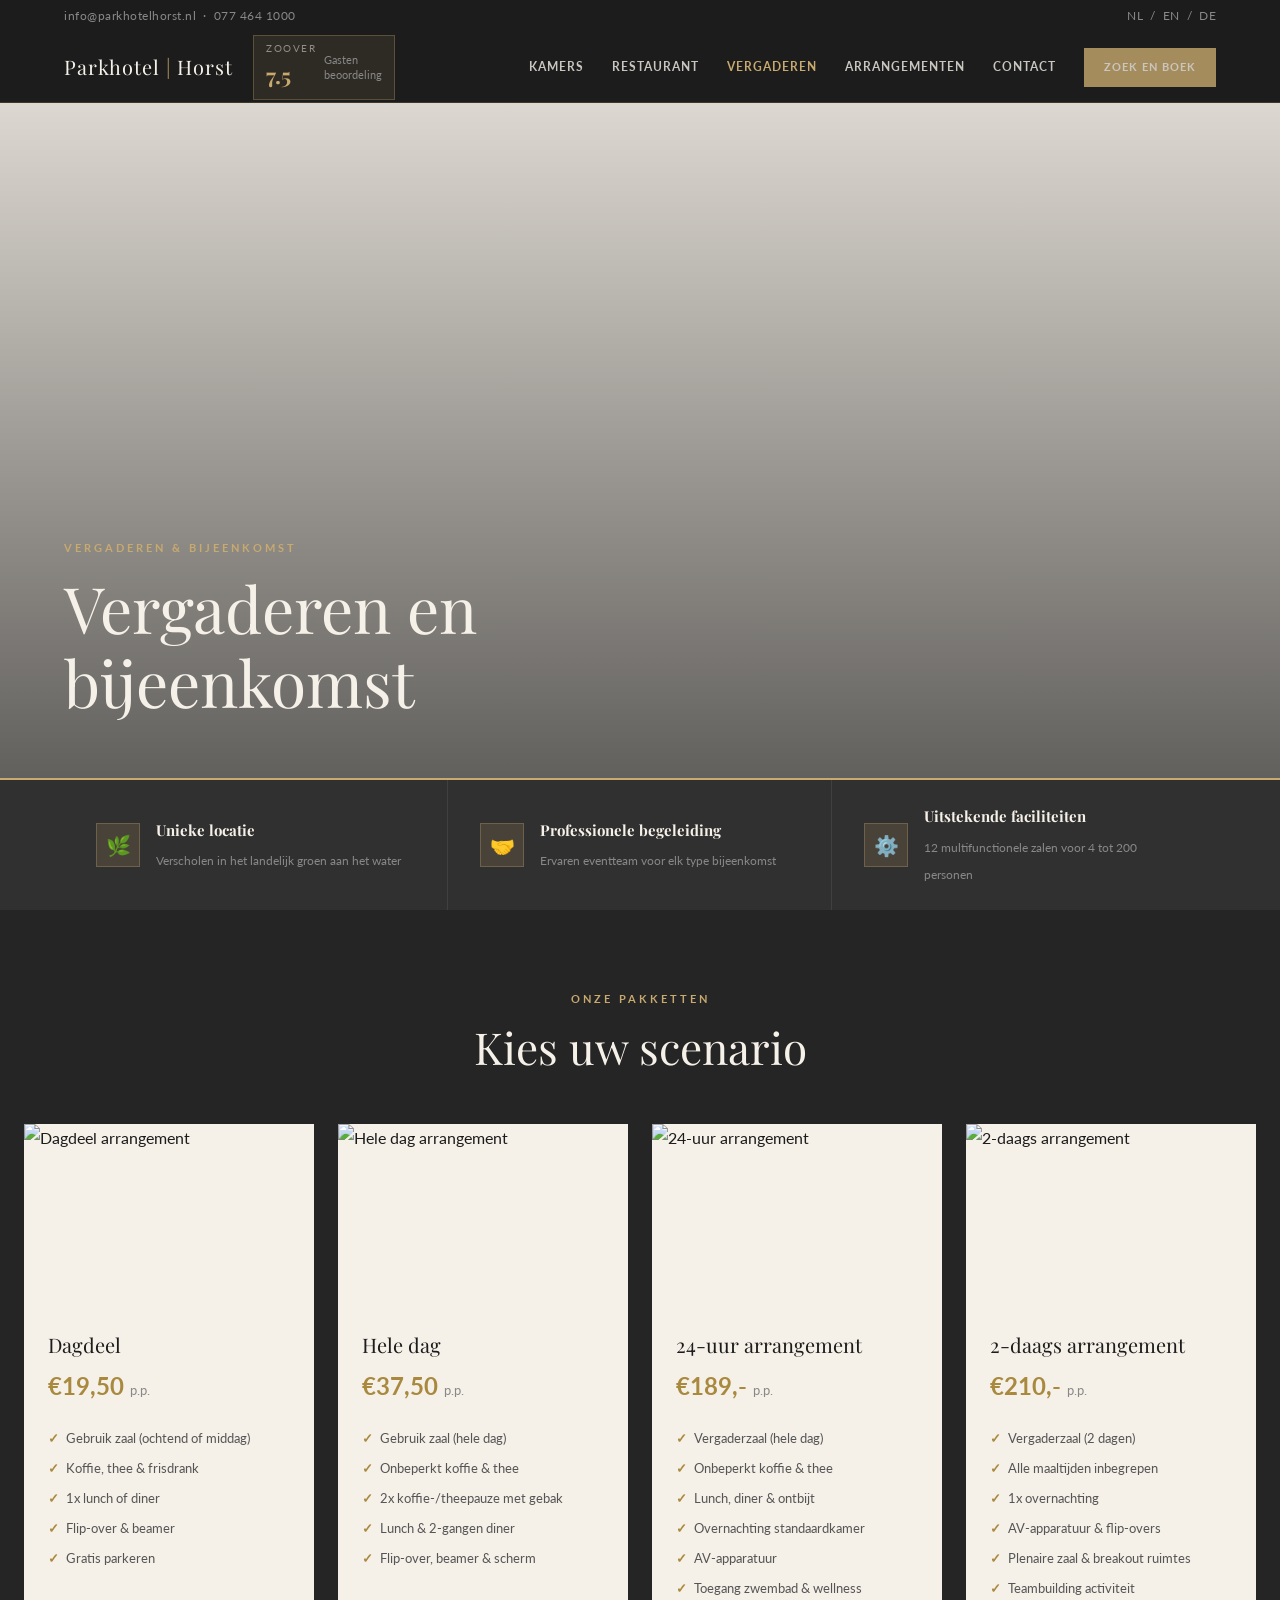
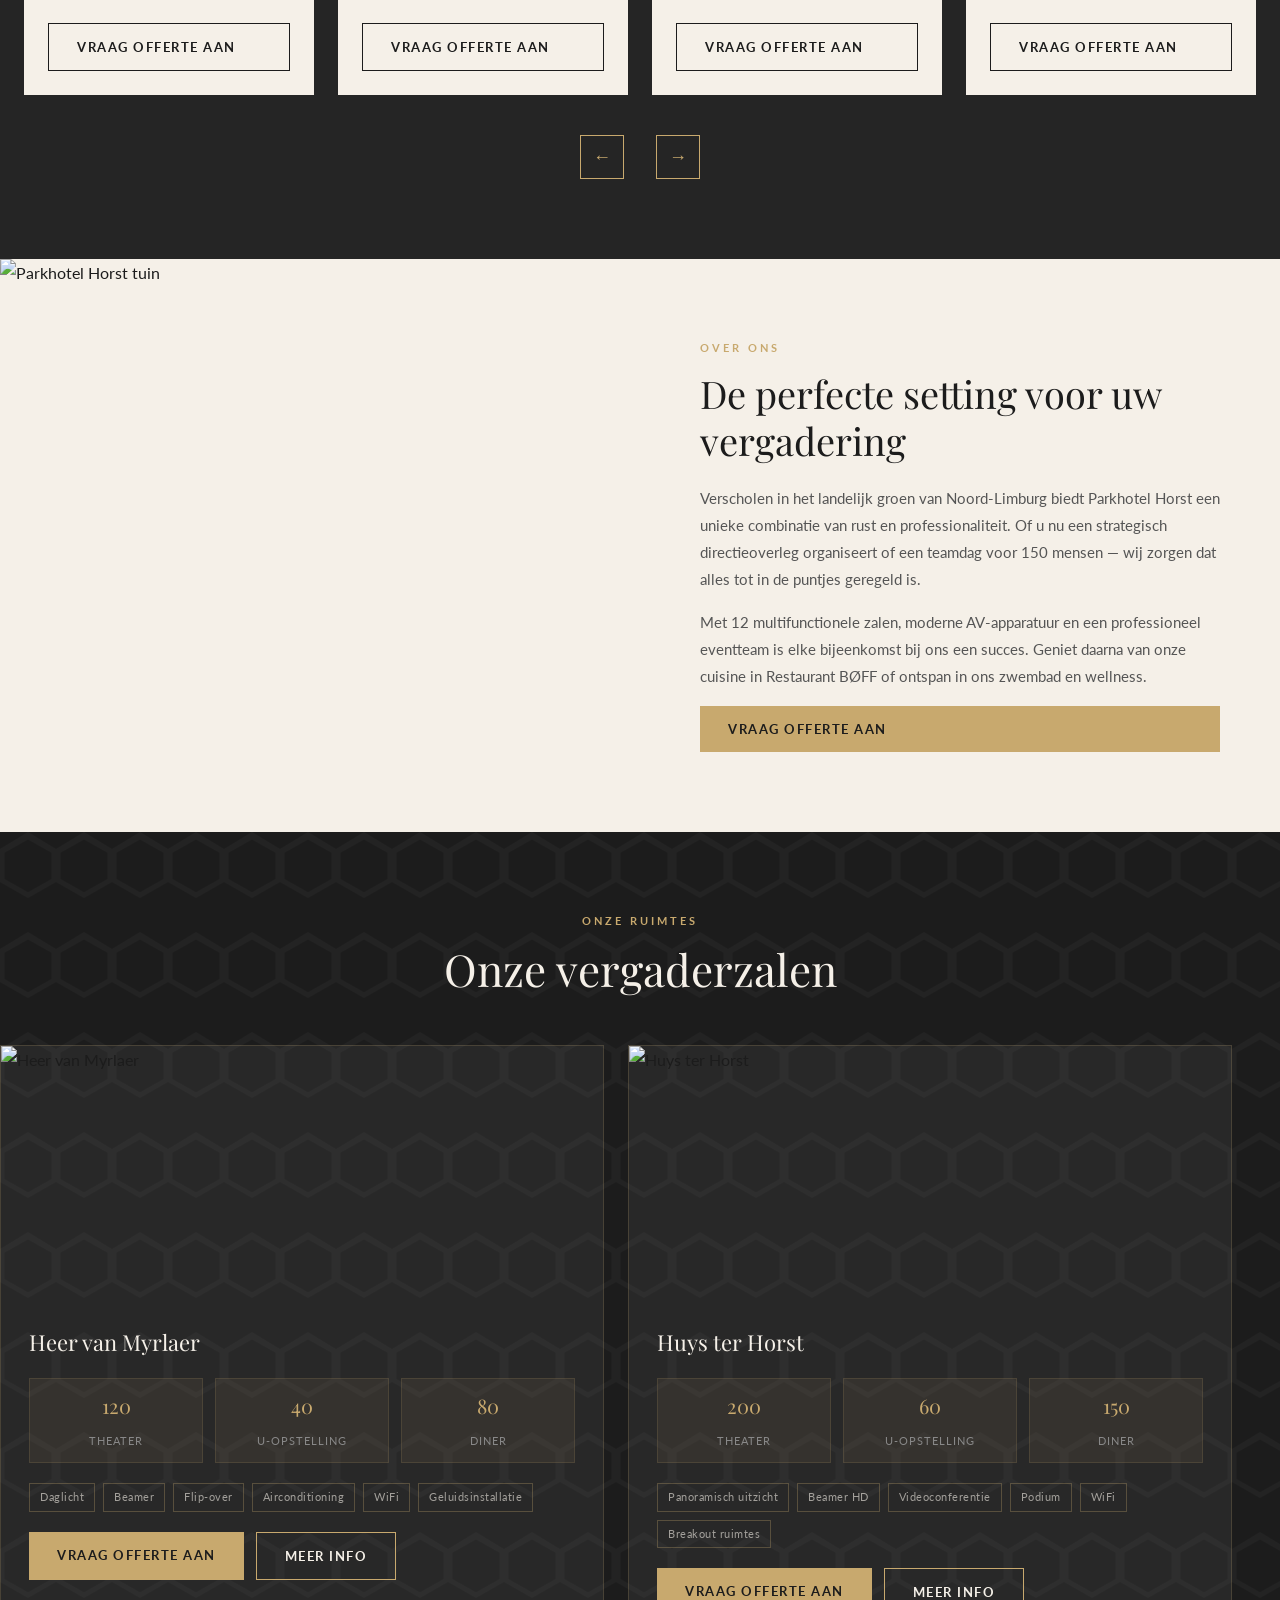
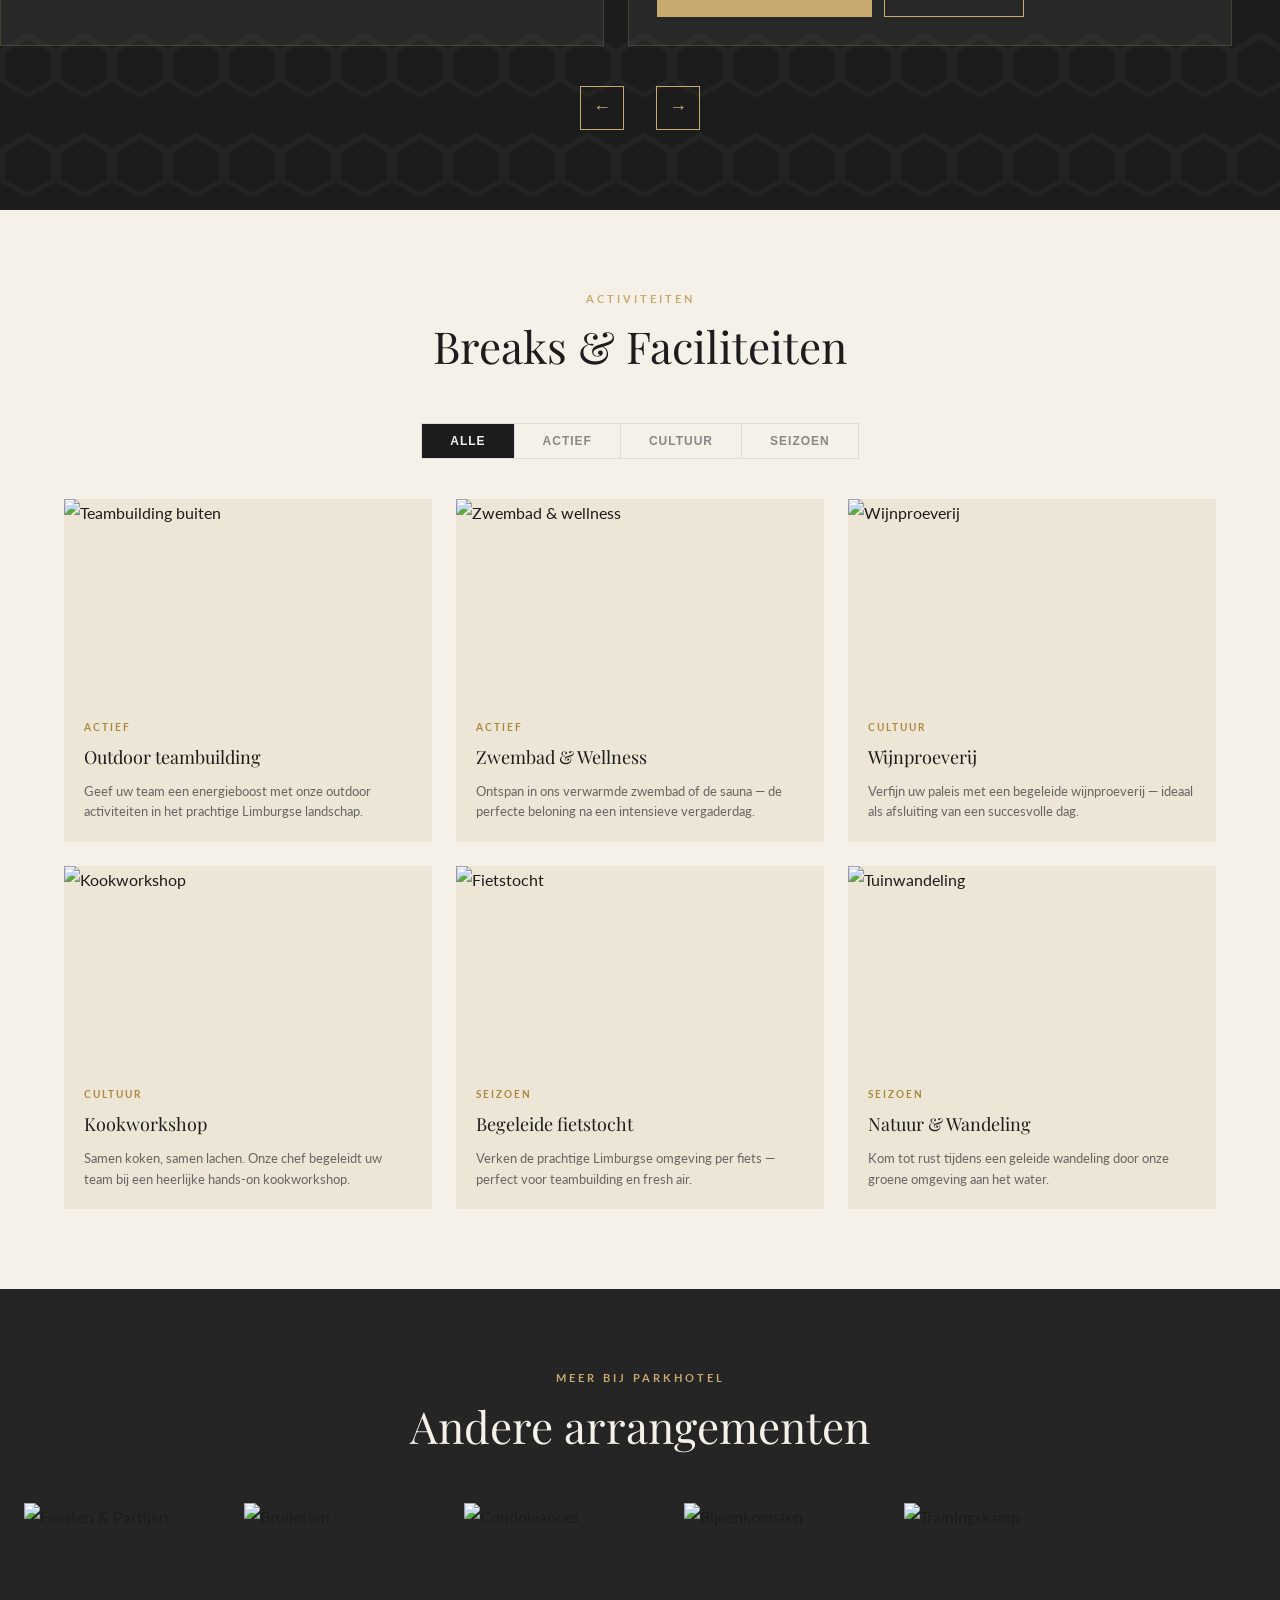
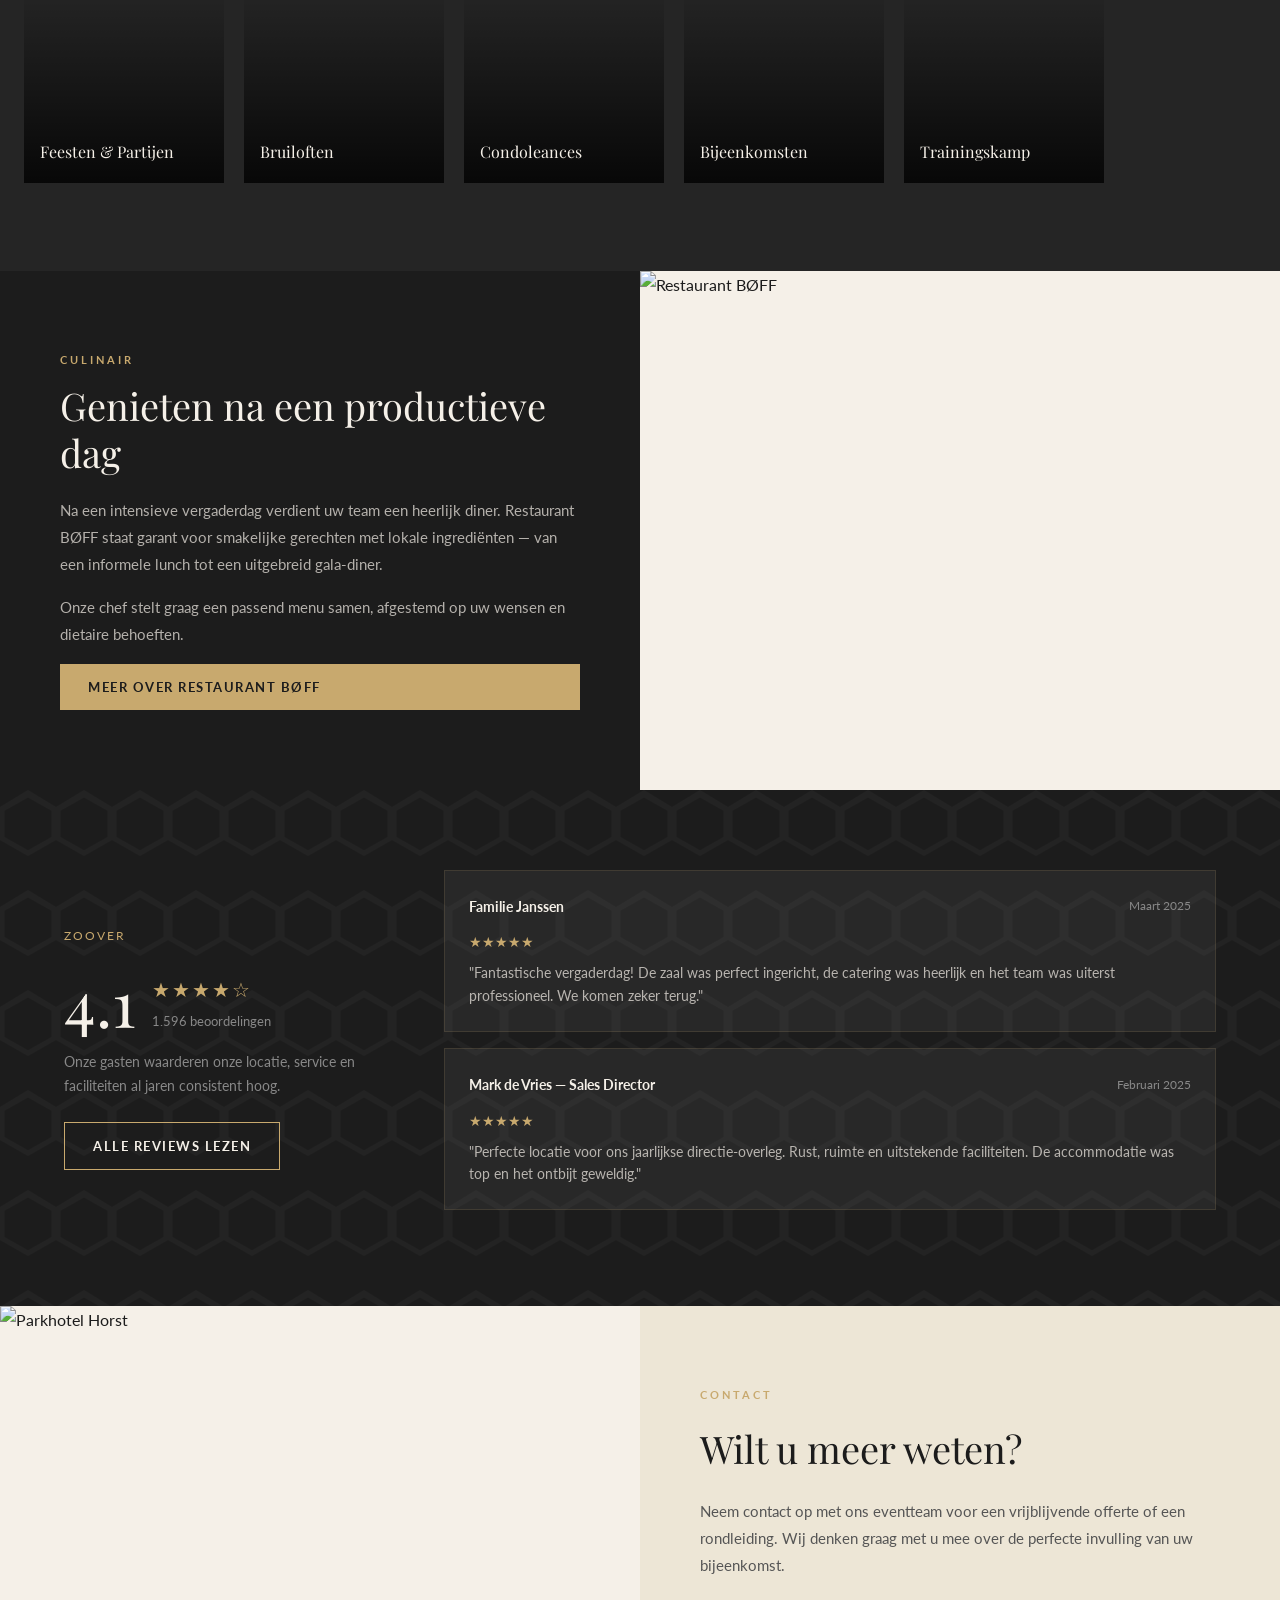
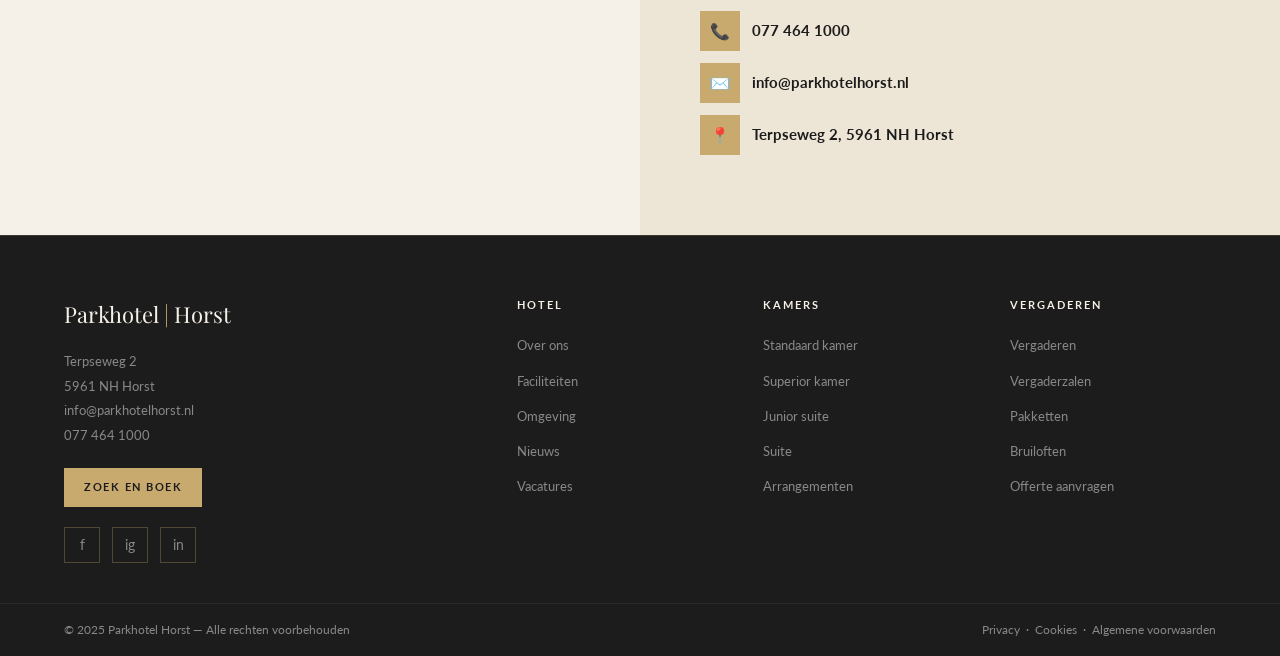
==== index.html @ ef3de82a "feat: Parkhotel Horst vergaderen landingspagina — volledige implementatie - index.html: statische pr" ====
<!DOCTYPE html>
<html lang="nl">
<head>
  <meta charset="UTF-8">
  <meta name="viewport" content="width=device-width, initial-scale=1.0">
  <title>Vergaderen en Bijeenkomst — Parkhotel Horst</title>
  <link rel="stylesheet" href="style.css">
  <!-- Fallback Google Fonts embed -->
  <link rel="preconnect" href="https://fonts.googleapis.com">
  <link rel="preconnect" href="https://fonts.gstatic.com" crossorigin>
</head>
<body>

<!-- ============================================================
     TOP BAR
     ============================================================ -->
<div class="nav-top">
  <div class="container">
    <div>
      <a href="mailto:info@parkhotelhorst.nl">info@parkhotelhorst.nl</a>
      &nbsp;·&nbsp;
      <a href="tel:+31774641000">077 464 1000</a>
    </div>
    <div>
      <a href="#">NL</a> &nbsp;/&nbsp; <a href="#">EN</a> &nbsp;/&nbsp; <a href="#">DE</a>
    </div>
  </div>
</div>

<!-- ============================================================
     NAVIGATION
     ============================================================ -->
<nav class="nav-main">
  <div class="container">
    <a href="#" class="nav-logo">Parkhotel <span>|</span> Horst</a>

    <div class="nav-zoover">
      <div>
        <div style="font-size:10px; letter-spacing:1.5px; text-transform:uppercase; opacity:0.5;">Zoover</div>
        <div class="score">7.5</div>
      </div>
      <div style="font-size:11px; color: var(--text-muted); line-height:1.4;">Gasten<br>beoordeling</div>
    </div>

    <div class="nav-links">
      <a href="#">Kamers</a>
      <a href="#">Restaurant</a>
      <a href="#vergaderen" class="active">Vergaderen</a>
      <a href="#">Arrangementen</a>
      <a href="#">Contact</a>
      <a href="#contact" class="btn btn-gold" style="padding: 10px 20px; font-size:11px;">Zoek en boek</a>
    </div>

    <div class="hamburger" aria-label="Menu openen">
      <span></span><span></span><span></span>
    </div>
  </div>
</nav>

<div class="mobile-menu">
  <a href="#">Kamers</a>
  <a href="#">Restaurant</a>
  <a href="#vergaderen">Vergaderen</a>
  <a href="#">Arrangementen</a>
  <a href="#">Contact</a>
  <a href="#contact" class="btn btn-gold" style="margin-top: 8px; text-align:center;">Zoek en boek</a>
</div>

<!-- ============================================================
     HERO
     ============================================================ -->
<section class="hero" id="vergaderen">
  <div class="hero-img" style="background-image: url('https://picsum.photos/seed/hotel-aerial/1920/900');"></div>
  <div class="hero-content">
    <div class="container">
      <div class="hero-label fade-in">Vergaderen &amp; Bijeenkomst</div>
      <h1 class="fade-in" style="transition-delay: 0.1s;">Vergaderen en<br>bijeenkomst</h1>
    </div>
  </div>
</section>

<div class="hero-usps">
  <div class="container">
    <div class="usp-item fade-in">
      <div class="usp-icon">🌿</div>
      <div class="usp-text">
        <strong>Unieke locatie</strong>
        <span>Verscholen in het landelijk groen aan het water</span>
      </div>
    </div>
    <div class="usp-item fade-in" style="transition-delay: 0.1s;">
      <div class="usp-icon">🤝</div>
      <div class="usp-text">
        <strong>Professionele begeleiding</strong>
        <span>Ervaren eventteam voor elk type bijeenkomst</span>
      </div>
    </div>
    <div class="usp-item fade-in" style="transition-delay: 0.2s;">
      <div class="usp-icon">⚙️</div>
      <div class="usp-text">
        <strong>Uitstekende faciliteiten</strong>
        <span>12 multifunctionele zalen voor 4 tot 200 personen</span>
      </div>
    </div>
  </div>
</div>

<!-- ============================================================
     SCENARIO CARDS
     ============================================================ -->
<section class="scenarios" id="scenarios">
  <div class="section-header fade-in">
    <div class="section-label">Onze pakketten</div>
    <h2 class="section-title">Kies uw scenario</h2>
  </div>

  <div class="scenarios-slider-wrap">
    <div class="scenarios-slider" id="scenarios-slider">

      <div class="scenario-card fade-in">
        <div class="scenario-card-img">
          <img src="https://picsum.photos/seed/meeting1/600/360" alt="Dagdeel arrangement" loading="lazy">
        </div>
        <div class="scenario-card-body">
          <div class="scenario-card-title">Dagdeel</div>
          <div class="scenario-price">€19,50 <span>p.p.</span></div>
          <ul class="scenario-features">
            <li>Gebruik zaal (ochtend of middag)</li>
            <li>Koffie, thee &amp; frisdrank</li>
            <li>1x lunch of diner</li>
            <li>Flip-over &amp; beamer</li>
            <li>Gratis parkeren</li>
          </ul>
          <a href="#contact" class="btn btn-outline-dark">Vraag offerte aan</a>
        </div>
      </div>

      <div class="scenario-card fade-in" style="transition-delay: 0.08s;">
        <div class="scenario-card-img">
          <img src="https://picsum.photos/seed/meeting2/600/360" alt="Hele dag arrangement" loading="lazy">
        </div>
        <div class="scenario-card-body">
          <div class="scenario-card-title">Hele dag</div>
          <div class="scenario-price">€37,50 <span>p.p.</span></div>
          <ul class="scenario-features">
            <li>Gebruik zaal (hele dag)</li>
            <li>Onbeperkt koffie &amp; thee</li>
            <li>2x koffie-/theepauze met gebak</li>
            <li>Lunch &amp; 2-gangen diner</li>
            <li>Flip-over, beamer &amp; scherm</li>
          </ul>
          <a href="#contact" class="btn btn-outline-dark">Vraag offerte aan</a>
        </div>
      </div>

      <div class="scenario-card fade-in" style="transition-delay: 0.16s;">
        <div class="scenario-card-img">
          <img src="https://picsum.photos/seed/hotel-room1/600/360" alt="24-uur arrangement" loading="lazy">
        </div>
        <div class="scenario-card-body">
          <div class="scenario-card-title">24-uur arrangement</div>
          <div class="scenario-price">€189,- <span>p.p.</span></div>
          <ul class="scenario-features">
            <li>Vergaderzaal (hele dag)</li>
            <li>Onbeperkt koffie &amp; thee</li>
            <li>Lunch, diner &amp; ontbijt</li>
            <li>Overnachting standaardkamer</li>
            <li>AV-apparatuur</li>
            <li>Toegang zwembad &amp; wellness</li>
          </ul>
          <a href="#contact" class="btn btn-outline-dark">Vraag offerte aan</a>
        </div>
      </div>

      <div class="scenario-card fade-in" style="transition-delay: 0.24s;">
        <div class="scenario-card-img">
          <img src="https://picsum.photos/seed/hotel-suite/600/360" alt="2-daags arrangement" loading="lazy">
        </div>
        <div class="scenario-card-body">
          <div class="scenario-card-title">2-daags arrangement</div>
          <div class="scenario-price">€210,- <span>p.p.</span></div>
          <ul class="scenario-features">
            <li>Vergaderzaal (2 dagen)</li>
            <li>Alle maaltijden inbegrepen</li>
            <li>1x overnachting</li>
            <li>AV-apparatuur &amp; flip-overs</li>
            <li>Plenaire zaal &amp; breakout ruimtes</li>
            <li>Teambuilding activiteit</li>
          </ul>
          <a href="#contact" class="btn btn-outline-dark">Vraag offerte aan</a>
        </div>
      </div>

    </div>
  </div>

  <div class="slider-nav">
    <button class="slider-btn" id="scenarios-prev" aria-label="Vorige">&#8592;</button>
    <div class="slider-dots" id="scenarios-dots"></div>
    <button class="slider-btn" id="scenarios-next" aria-label="Volgende">&#8594;</button>
  </div>
</section>

<!-- ============================================================
     INTRO TEXT + PHOTO
     ============================================================ -->
<section class="text-photo">
  <div class="text-photo-inner">
    <div class="text-photo-img">
      <img src="https://picsum.photos/seed/hotel-garden/900/700" alt="Parkhotel Horst tuin" loading="lazy">
    </div>
    <div class="text-photo-content">
      <div class="section-label">Over ons</div>
      <h2 class="fade-in">De perfecte setting voor uw vergadering</h2>
      <p class="fade-in">Verscholen in het landelijk groen van Noord-Limburg biedt Parkhotel Horst een unieke combinatie van rust en professionaliteit. Of u nu een strategisch directieoverleg organiseert of een teamdag voor 150 mensen — wij zorgen dat alles tot in de puntjes geregeld is.</p>
      <p class="fade-in">Met 12 multifunctionele zalen, moderne AV-apparatuur en een professioneel eventteam is elke bijeenkomst bij ons een succes. Geniet daarna van onze cuisine in Restaurant BØFF of ontspan in ons zwembad en wellness.</p>
      <a href="#contact" class="btn btn-gold fade-in">Vraag offerte aan</a>
    </div>
  </div>
</section>

<!-- ============================================================
     VERGADERZALEN
     ============================================================ -->
<section class="vergaderzalen hex-bg" id="zalen">
  <div class="section-header fade-in">
    <div class="section-label" style="color: var(--gold);">Onze ruimtes</div>
    <h2 class="section-title">Onze vergaderzalen</h2>
  </div>

  <div class="rooms-slider-wrap">
    <div class="rooms-slider" id="rooms-slider">

      <div class="room-card fade-in">
        <div class="room-card-img">
          <img src="https://picsum.photos/seed/room-heer/900/500" alt="Heer van Myrlaer" loading="lazy">
        </div>
        <div class="room-card-body">
          <h3 class="room-card-title">Heer van Myrlaer</h3>
          <div class="room-specs">
            <div class="room-spec">
              <span class="room-spec-val">120</span>
              <span class="room-spec-label">Theater</span>
            </div>
            <div class="room-spec">
              <span class="room-spec-val">40</span>
              <span class="room-spec-label">U-opstelling</span>
            </div>
            <div class="room-spec">
              <span class="room-spec-val">80</span>
              <span class="room-spec-label">Diner</span>
            </div>
          </div>
          <div class="room-setups">
            <span class="room-setup-tag">Daglicht</span>
            <span class="room-setup-tag">Beamer</span>
            <span class="room-setup-tag">Flip-over</span>
            <span class="room-setup-tag">Airconditioning</span>
            <span class="room-setup-tag">WiFi</span>
            <span class="room-setup-tag">Geluidsinstallatie</span>
          </div>
          <div class="room-card-actions">
            <a href="#contact" class="btn btn-gold">Vraag offerte aan</a>
            <a href="#contact" class="btn btn-outline">Meer info</a>
          </div>
        </div>
      </div>

      <div class="room-card fade-in" style="transition-delay: 0.1s;">
        <div class="room-card-img">
          <img src="https://picsum.photos/seed/room-huys/900/500" alt="Huys ter Horst" loading="lazy">
        </div>
        <div class="room-card-body">
          <h3 class="room-card-title">Huys ter Horst</h3>
          <div class="room-specs">
            <div class="room-spec">
              <span class="room-spec-val">200</span>
              <span class="room-spec-label">Theater</span>
            </div>
            <div class="room-spec">
              <span class="room-spec-val">60</span>
              <span class="room-spec-label">U-opstelling</span>
            </div>
            <div class="room-spec">
              <span class="room-spec-val">150</span>
              <span class="room-spec-label">Diner</span>
            </div>
          </div>
          <div class="room-setups">
            <span class="room-setup-tag">Panoramisch uitzicht</span>
            <span class="room-setup-tag">Beamer HD</span>
            <span class="room-setup-tag">Videoconferentie</span>
            <span class="room-setup-tag">Podium</span>
            <span class="room-setup-tag">WiFi</span>
            <span class="room-setup-tag">Breakout ruimtes</span>
          </div>
          <div class="room-card-actions">
            <a href="#contact" class="btn btn-gold">Vraag offerte aan</a>
            <a href="#contact" class="btn btn-outline">Meer info</a>
          </div>
        </div>
      </div>

      <div class="room-card fade-in" style="transition-delay: 0.2s;">
        <div class="room-card-img">
          <img src="https://picsum.photos/seed/room-terpse/900/500" alt="Terpse Zaal" loading="lazy">
        </div>
        <div class="room-card-body">
          <h3 class="room-card-title">Terpse Zaal</h3>
          <div class="room-specs">
            <div class="room-spec">
              <span class="room-spec-val">50</span>
              <span class="room-spec-label">Theater</span>
            </div>
            <div class="room-spec">
              <span class="room-spec-val">24</span>
              <span class="room-spec-label">U-opstelling</span>
            </div>
            <div class="room-spec">
              <span class="room-spec-val">40</span>
              <span class="room-spec-label">Diner</span>
            </div>
          </div>
          <div class="room-setups">
            <span class="room-setup-tag">Daglicht</span>
            <span class="room-setup-tag">Beamer</span>
            <span class="room-setup-tag">Airconditioning</span>
            <span class="room-setup-tag">WiFi</span>
            <span class="room-setup-tag">Terras toegang</span>
          </div>
          <div class="room-card-actions">
            <a href="#contact" class="btn btn-gold">Vraag offerte aan</a>
            <a href="#contact" class="btn btn-outline">Meer info</a>
          </div>
        </div>
      </div>

    </div>
  </div>

  <div class="slider-nav">
    <button class="slider-btn" id="rooms-prev" aria-label="Vorige">&#8592;</button>
    <div class="slider-dots" id="rooms-dots"></div>
    <button class="slider-btn" id="rooms-next" aria-label="Volgende">&#8594;</button>
  </div>
</section>

<!-- ============================================================
     BREAKS & FACILITEITEN
     ============================================================ -->
<section class="breaks" id="breaks">
  <div class="container">
    <div class="section-header fade-in">
      <div class="section-label">Activiteiten</div>
      <h2 class="section-title dark">Breaks &amp; Faciliteiten</h2>
    </div>

    <div class="filter-tabs fade-in">
      <button class="filter-tab active" data-filter="alle">Alle</button>
      <button class="filter-tab" data-filter="actief">Actief</button>
      <button class="filter-tab" data-filter="cultuur">Cultuur</button>
      <button class="filter-tab" data-filter="seizoen">Seizoen</button>
    </div>

    <div class="breaks-grid">
      <div class="break-card fade-in" data-cat="actief">
        <div class="break-card-img">
          <img src="https://picsum.photos/seed/teambuilding1/600/400" alt="Teambuilding buiten" loading="lazy">
        </div>
        <div class="break-card-body">
          <div class="break-card-cat">Actief</div>
          <div class="break-card-title">Outdoor teambuilding</div>
          <p class="break-card-desc">Geef uw team een energieboost met onze outdoor activiteiten in het prachtige Limburgse landschap.</p>
        </div>
      </div>
      <div class="break-card fade-in" style="transition-delay: 0.06s;" data-cat="actief">
        <div class="break-card-img">
          <img src="https://picsum.photos/seed/wellness-pool/600/400" alt="Zwembad & wellness" loading="lazy">
        </div>
        <div class="break-card-body">
          <div class="break-card-cat">Actief</div>
          <div class="break-card-title">Zwembad &amp; Wellness</div>
          <p class="break-card-desc">Ontspan in ons verwarmde zwembad of de sauna — de perfecte beloning na een intensieve vergaderdag.</p>
        </div>
      </div>
      <div class="break-card fade-in" style="transition-delay: 0.12s;" data-cat="cultuur">
        <div class="break-card-img">
          <img src="https://picsum.photos/seed/winery-tour/600/400" alt="Wijnproeverij" loading="lazy">
        </div>
        <div class="break-card-body">
          <div class="break-card-cat">Cultuur</div>
          <div class="break-card-title">Wijnproeverij</div>
          <p class="break-card-desc">Verfijn uw paleis met een begeleide wijnproeverij — ideaal als afsluiting van een succesvolle dag.</p>
        </div>
      </div>
      <div class="break-card fade-in" style="transition-delay: 0.18s;" data-cat="cultuur">
        <div class="break-card-img">
          <img src="https://picsum.photos/seed/cooking-class/600/400" alt="Kookworkshop" loading="lazy">
        </div>
        <div class="break-card-body">
          <div class="break-card-cat">Cultuur</div>
          <div class="break-card-title">Kookworkshop</div>
          <p class="break-card-desc">Samen koken, samen lachen. Onze chef begeleidt uw team bij een heerlijke hands-on kookworkshop.</p>
        </div>
      </div>
      <div class="break-card fade-in" style="transition-delay: 0.24s;" data-cat="seizoen">
        <div class="break-card-img">
          <img src="https://picsum.photos/seed/cycling-limburg/600/400" alt="Fietstocht" loading="lazy">
        </div>
        <div class="break-card-body">
          <div class="break-card-cat">Seizoen</div>
          <div class="break-card-title">Begeleide fietstocht</div>
          <p class="break-card-desc">Verken de prachtige Limburgse omgeving per fiets — perfect voor teambuilding en fresh air.</p>
        </div>
      </div>
      <div class="break-card fade-in" style="transition-delay: 0.30s;" data-cat="seizoen">
        <div class="break-card-img">
          <img src="https://picsum.photos/seed/garden-walk/600/400" alt="Tuinwandeling" loading="lazy">
        </div>
        <div class="break-card-body">
          <div class="break-card-cat">Seizoen</div>
          <div class="break-card-title">Natuur & Wandeling</div>
          <p class="break-card-desc">Kom tot rust tijdens een geleide wandeling door onze groene omgeving aan het water.</p>
        </div>
      </div>
    </div>
  </div>
</section>

<!-- ============================================================
     ANDERE ARRANGEMENTEN
     ============================================================ -->
<section class="arrangementen" id="arrangementen">
  <div class="section-header fade-in">
    <div class="section-label" style="color: var(--gold);">Meer bij Parkhotel</div>
    <h2 class="section-title">Andere arrangementen</h2>
  </div>

  <div class="arr-slider">
    <div class="arr-card fade-in">
      <img src="https://picsum.photos/seed/feest-party/400/600" alt="Feesten & Partijen" loading="lazy">
      <div class="arr-card-title">Feesten &amp; Partijen</div>
    </div>
    <div class="arr-card fade-in" style="transition-delay: 0.08s;">
      <img src="https://picsum.photos/seed/wedding-flowers/400/600" alt="Bruiloften" loading="lazy">
      <div class="arr-card-title">Bruiloften</div>
    </div>
    <div class="arr-card fade-in" style="transition-delay: 0.16s;">
      <img src="https://picsum.photos/seed/condolences-quiet/400/600" alt="Condoleances" loading="lazy">
      <div class="arr-card-title">Condoleances</div>
    </div>
    <div class="arr-card fade-in" style="transition-delay: 0.24s;">
      <img src="https://picsum.photos/seed/bijeenkomst-hall/400/600" alt="Bijeenkomsten" loading="lazy">
      <div class="arr-card-title">Bijeenkomsten</div>
    </div>
    <div class="arr-card fade-in" style="transition-delay: 0.32s;">
      <img src="https://picsum.photos/seed/sports-training/400/600" alt="Trainingskamp" loading="lazy">
      <div class="arr-card-title">Trainingskamp</div>
    </div>
  </div>
</section>

<!-- ============================================================
     SECOND TEXT + PHOTO (reversed)
     ============================================================ -->
<section class="text-photo">
  <div class="text-photo-inner reverse">
    <div class="text-photo-img">
      <img src="https://picsum.photos/seed/hotel-restaurant/900/700" alt="Restaurant BØFF" loading="lazy">
    </div>
    <div class="text-photo-content dark-bg">
      <div class="section-label">Culinair</div>
      <h2 class="fade-in">Genieten na een productieve dag</h2>
      <p class="fade-in">Na een intensieve vergaderdag verdient uw team een heerlijk diner. Restaurant BØFF staat garant voor smakelijke gerechten met lokale ingrediënten — van een informele lunch tot een uitgebreid gala-diner.</p>
      <p class="fade-in">Onze chef stelt graag een passend menu samen, afgestemd op uw wensen en dietaire behoeften.</p>
      <a href="#contact" class="btn btn-gold fade-in">Meer over Restaurant BØFF</a>
    </div>
  </div>
</section>

<!-- ============================================================
     REVIEWS
     ============================================================ -->
<section class="reviews hex-bg" id="reviews">
  <div class="container">
    <div class="reviews-inner">
      <div class="reviews-score-block fade-in">
        <div class="reviews-source">Zoover</div>
        <div class="reviews-badge">
          <div class="reviews-score-num">4.1</div>
          <div>
            <div class="reviews-stars">★★★★☆</div>
            <div class="reviews-count">1.596 beoordelingen</div>
          </div>
        </div>
        <p style="font-size: 14px; color: var(--text-muted); margin-bottom: 24px;">Onze gasten waarderen onze locatie, service en faciliteiten al jaren consistent hoog.</p>
        <a href="#" class="btn btn-outline">Alle reviews lezen</a>
      </div>

      <div class="reviews-cards fade-in" style="transition-delay: 0.15s;">
        <div class="review-card">
          <div class="review-meta">
            <span class="review-author">Familie Janssen</span>
            <span class="review-date">Maart 2025</span>
          </div>
          <div class="review-stars">★★★★★</div>
          <p class="review-text">"Fantastische vergaderdag! De zaal was perfect ingericht, de catering was heerlijk en het team was uiterst professioneel. We komen zeker terug."</p>
        </div>
        <div class="review-card">
          <div class="review-meta">
            <span class="review-author">Mark de Vries — Sales Director</span>
            <span class="review-date">Februari 2025</span>
          </div>
          <div class="review-stars">★★★★★</div>
          <p class="review-text">"Perfecte locatie voor ons jaarlijkse directie-overleg. Rust, ruimte en uitstekende faciliteiten. De accommodatie was top en het ontbijt geweldig."</p>
        </div>
      </div>
    </div>
  </div>
</section>

<!-- ============================================================
     CONTACT CTA
     ============================================================ -->
<section class="contact-cta" id="contact">
  <div class="contact-cta-inner">
    <div class="contact-cta-img">
      <img src="https://picsum.photos/seed/hotel-entrance/900/600" alt="Parkhotel Horst" loading="lazy">
    </div>
    <div class="contact-cta-content">
      <div class="section-label">Contact</div>
      <h2 class="fade-in">Wilt u meer weten?</h2>
      <p class="fade-in">Neem contact op met ons eventteam voor een vrijblijvende offerte of een rondleiding. Wij denken graag met u mee over de perfecte invulling van uw bijeenkomst.</p>
      <div class="contact-links fade-in">
        <a href="tel:+31774641000" class="contact-link">
          <div class="contact-link-icon">📞</div>
          077 464 1000
        </a>
        <a href="mailto:info@parkhotelhorst.nl" class="contact-link">
          <div class="contact-link-icon">✉️</div>
          info@parkhotelhorst.nl
        </a>
        <a href="#" class="contact-link">
          <div class="contact-link-icon">📍</div>
          Terpseweg 2, 5961 NH Horst
        </a>
      </div>
    </div>
  </div>
</section>

<!-- ============================================================
     FOOTER
     ============================================================ -->
<footer class="footer">
  <div class="footer-top">
    <div class="container">
      <div>
        <div class="footer-logo">Parkhotel <span>|</span> Horst</div>
        <div class="footer-address">
          Terpseweg 2<br>
          5961 NH Horst<br>
          <a href="mailto:info@parkhotelhorst.nl">info@parkhotelhorst.nl</a><br>
          <a href="tel:+31774641000">077 464 1000</a>
        </div>
        <a href="#contact" class="btn btn-gold" style="font-size: 11px; padding: 10px 20px;">Zoek en boek</a>
        <div class="footer-socials">
          <a href="#" class="footer-social" aria-label="Facebook">f</a>
          <a href="#" class="footer-social" aria-label="Instagram">ig</a>
          <a href="#" class="footer-social" aria-label="LinkedIn">in</a>
        </div>
      </div>
      <div class="footer-col">
        <h4>Hotel</h4>
        <ul>
          <li><a href="#">Over ons</a></li>
          <li><a href="#">Faciliteiten</a></li>
          <li><a href="#">Omgeving</a></li>
          <li><a href="#">Nieuws</a></li>
          <li><a href="#">Vacatures</a></li>
        </ul>
      </div>
      <div class="footer-col">
        <h4>Kamers</h4>
        <ul>
          <li><a href="#">Standaard kamer</a></li>
          <li><a href="#">Superior kamer</a></li>
          <li><a href="#">Junior suite</a></li>
          <li><a href="#">Suite</a></li>
          <li><a href="#">Arrangementen</a></li>
        </ul>
      </div>
      <div class="footer-col">
        <h4>Vergaderen</h4>
        <ul>
          <li><a href="#vergaderen">Vergaderen</a></li>
          <li><a href="#zalen">Vergaderzalen</a></li>
          <li><a href="#scenarios">Pakketten</a></li>
          <li><a href="#">Bruiloften</a></li>
          <li><a href="#contact">Offerte aanvragen</a></li>
        </ul>
      </div>
    </div>
  </div>
  <div class="footer-bottom">
    <div class="container">
      <span>&copy; 2025 Parkhotel Horst — Alle rechten voorbehouden</span>
      <span>
        <a href="#" style="color: var(--text-muted);">Privacy</a>
        &nbsp;·&nbsp;
        <a href="#" style="color: var(--text-muted);">Cookies</a>
        &nbsp;·&nbsp;
        <a href="#" style="color: var(--text-muted);">Algemene voorwaarden</a>
      </span>
    </div>
  </div>
</footer>

<script src="script.js"></script>
</body>
</html>
---- style.css ----
/* ============================================================
   Parkhotel Horst — Vergaderen & Bijeenkomst
   Custom Landing Page Stylesheet
   ============================================================ */

/* --- Google Fonts --- */
@import url('https://fonts.googleapis.com/css2?family=Playfair+Display:ital,wght@0,400;0,500;0,700;1,400&family=Lato:wght@300;400;700&display=swap');

/* --- CSS Variables --- */
:root {
  --dark: #1c1c1c;
  --dark-2: #252525;
  --cream: #f5f0e8;
  --cream-2: #ede6d6;
  --gold: #c8a96e;
  --gold-dark: #a8893e;
  --gold-light: #d4b87a;
  --text-dark: #1c1c1c;
  --text-cream: #f5f0e8;
  --text-muted: #888;
  --font-serif: 'Playfair Display', Georgia, serif;
  --font-sans: 'Lato', sans-serif;
  --transition: 0.3s ease;
  --shadow: 0 4px 24px rgba(0,0,0,0.15);
  --shadow-lg: 0 8px 40px rgba(0,0,0,0.25);
}

/* --- Reset & Base --- */
*, *::before, *::after { box-sizing: border-box; margin: 0; padding: 0; }

html { scroll-behavior: smooth; font-size: 16px; }

body {
  font-family: var(--font-sans);
  background: var(--cream);
  color: var(--text-dark);
  line-height: 1.7;
  overflow-x: hidden;
}

img { display: block; width: 100%; height: auto; }
a { text-decoration: none; color: inherit; }
ul { list-style: none; }

.container {
  max-width: 1200px;
  margin: 0 auto;
  padding: 0 24px;
}

/* --- Hexagon Pattern Background --- */
.hex-bg {
  background-color: var(--dark);
  background-image: url("data:image/svg+xml,%3Csvg xmlns='http://www.w3.org/2000/svg' width='56' height='100'%3E%3Cpath d='M28 66L0 50V17L28 0l28 17v33L28 66zm0-5.7L51.5 47V20.7L28 7.4 4.5 20.7V47L28 60.3z' fill='%23ffffff' fill-opacity='0.03'/%3E%3C/svg%3E");
}

/* --- Buttons --- */
.btn {
  display: inline-block;
  padding: 12px 28px;
  font-family: var(--font-sans);
  font-size: 13px;
  font-weight: 700;
  letter-spacing: 1.5px;
  text-transform: uppercase;
  cursor: pointer;
  border: none;
  transition: var(--transition);
  white-space: nowrap;
}

.btn-gold {
  background: var(--gold);
  color: var(--dark);
}
.btn-gold:hover { background: var(--gold-dark); color: #fff; }

.btn-outline {
  background: transparent;
  color: var(--cream);
  border: 1.5px solid var(--gold);
}
.btn-outline:hover { background: var(--gold); color: var(--dark); }

.btn-outline-dark {
  background: transparent;
  color: var(--text-dark);
  border: 1.5px solid var(--dark);
}
.btn-outline-dark:hover { background: var(--dark); color: var(--cream); }

.btn-outline-gold {
  background: transparent;
  color: var(--gold);
  border: 1.5px solid var(--gold);
}
.btn-outline-gold:hover { background: var(--gold); color: var(--dark); }

/* --- Fade-in animation --- */
.fade-in {
  opacity: 0;
  transform: translateY(30px);
  transition: opacity 0.7s ease, transform 0.7s ease;
}
.fade-in.visible {
  opacity: 1;
  transform: translateY(0);
}

/* ============================================================
   NAVIGATION
   ============================================================ */
.nav-top {
  background: var(--dark);
  padding: 6px 0;
  font-size: 12px;
  color: var(--text-muted);
  letter-spacing: 0.5px;
}
.nav-top .container {
  display: flex;
  justify-content: space-between;
  align-items: center;
}
.nav-top a { color: var(--text-muted); }
.nav-top a:hover { color: var(--gold); }

.nav-main {
  position: sticky;
  top: 0;
  z-index: 1000;
  background: var(--dark);
  border-bottom: 1px solid rgba(200,169,110,0.2);
}
.nav-main .container {
  display: flex;
  align-items: center;
  justify-content: space-between;
  height: 70px;
  gap: 20px;
}

.nav-logo {
  font-family: var(--font-serif);
  font-size: 20px;
  color: var(--cream);
  letter-spacing: 1px;
  flex-shrink: 0;
}
.nav-logo span { color: var(--gold); }

.nav-zoover {
  display: flex;
  align-items: center;
  gap: 8px;
  background: rgba(200,169,110,0.1);
  border: 1px solid rgba(200,169,110,0.3);
  padding: 4px 12px;
  font-size: 12px;
  color: var(--cream);
}
.nav-zoover .score {
  font-family: var(--font-serif);
  font-size: 22px;
  font-weight: 700;
  color: var(--gold);
}

.nav-links {
  display: flex;
  align-items: center;
  gap: 28px;
  flex: 1;
  justify-content: flex-end;
}
.nav-links a {
  font-size: 12px;
  font-weight: 700;
  letter-spacing: 1px;
  text-transform: uppercase;
  color: var(--cream);
  opacity: 0.8;
  transition: var(--transition);
}
.nav-links a:hover, .nav-links a.active { opacity: 1; color: var(--gold); }

.hamburger {
  display: none;
  flex-direction: column;
  gap: 5px;
  cursor: pointer;
  padding: 4px;
}
.hamburger span {
  display: block;
  width: 24px;
  height: 2px;
  background: var(--cream);
  transition: var(--transition);
}

.mobile-menu {
  display: none;
  position: fixed;
  top: 70px;
  left: 0;
  right: 0;
  background: var(--dark);
  z-index: 999;
  padding: 20px;
  flex-direction: column;
  gap: 16px;
  border-bottom: 1px solid rgba(200,169,110,0.2);
}
.mobile-menu.open { display: flex; }
.mobile-menu a {
  color: var(--cream);
  font-size: 14px;
  font-weight: 700;
  letter-spacing: 1px;
  text-transform: uppercase;
  padding: 8px 0;
  border-bottom: 1px solid rgba(255,255,255,0.05);
}
.mobile-menu a:hover { color: var(--gold); }

/* ============================================================
   HERO
   ============================================================ */
.hero {
  position: relative;
  height: 75vh;
  min-height: 500px;
  display: flex;
  align-items: flex-end;
  overflow: hidden;
}
.hero-img {
  position: absolute;
  inset: 0;
  background: url('https://picsum.photos/seed/hotel-aerial/1920/900') center/cover no-repeat;
}
.hero-img::after {
  content: '';
  position: absolute;
  inset: 0;
  background: linear-gradient(to bottom, rgba(0,0,0,0.1) 0%, rgba(0,0,0,0.6) 100%);
}
.hero-content {
  position: relative;
  z-index: 1;
  width: 100%;
  padding: 60px 0 0;
}
.hero-content .container {
  padding-bottom: 60px;
}
.hero-label {
  font-size: 11px;
  font-weight: 700;
  letter-spacing: 3px;
  text-transform: uppercase;
  color: var(--gold);
  margin-bottom: 14px;
}
.hero h1 {
  font-family: var(--font-serif);
  font-size: clamp(36px, 5vw, 64px);
  font-weight: 400;
  color: var(--cream);
  line-height: 1.15;
  max-width: 700px;
}

.hero-usps {
  background: rgba(28,28,28,0.9);
  border-top: 2px solid var(--gold);
}
.hero-usps .container {
  display: grid;
  grid-template-columns: repeat(3, 1fr);
  divide: 1px solid rgba(255,255,255,0.1);
}
.usp-item {
  display: flex;
  align-items: center;
  gap: 16px;
  padding: 24px 32px;
  border-right: 1px solid rgba(255,255,255,0.08);
}
.usp-item:last-child { border-right: none; }
.usp-icon {
  width: 44px;
  height: 44px;
  flex-shrink: 0;
  background: rgba(200,169,110,0.15);
  border: 1px solid rgba(200,169,110,0.3);
  display: flex;
  align-items: center;
  justify-content: center;
  font-size: 20px;
}
.usp-text strong {
  display: block;
  font-family: var(--font-serif);
  font-size: 15px;
  color: var(--cream);
  margin-bottom: 2px;
}
.usp-text span {
  font-size: 12px;
  color: var(--text-muted);
}

/* ============================================================
   SCENARIO CARDS
   ============================================================ */
.scenarios {
  background: var(--dark-2);
  padding: 80px 0;
}
.section-header {
  text-align: center;
  margin-bottom: 50px;
}
.section-label {
  font-size: 11px;
  font-weight: 700;
  letter-spacing: 3px;
  text-transform: uppercase;
  color: var(--gold);
  margin-bottom: 12px;
}
.section-title {
  font-family: var(--font-serif);
  font-size: clamp(28px, 4vw, 44px);
  font-weight: 400;
  color: var(--cream);
  line-height: 1.2;
}
.section-title.dark { color: var(--text-dark); }

.scenarios-slider-wrap {
  position: relative;
  overflow: hidden;
}
.scenarios-slider {
  display: flex;
  gap: 24px;
  overflow-x: auto;
  scroll-snap-type: x mandatory;
  scrollbar-width: none;
  padding: 0 24px 8px;
  -ms-overflow-style: none;
}
.scenarios-slider::-webkit-scrollbar { display: none; }

.scenario-card {
  flex: 0 0 calc(25% - 18px);
  min-width: 270px;
  scroll-snap-align: start;
  background: var(--cream);
  display: flex;
  flex-direction: column;
  overflow: hidden;
  transition: transform var(--transition), box-shadow var(--transition);
}
.scenario-card:hover {
  transform: translateY(-4px);
  box-shadow: var(--shadow-lg);
}
.scenario-card-img {
  height: 180px;
  overflow: hidden;
}
.scenario-card-img img {
  height: 100%;
  object-fit: cover;
  transition: transform 0.5s ease;
}
.scenario-card:hover .scenario-card-img img { transform: scale(1.05); }
.scenario-card-body {
  padding: 24px;
  flex: 1;
  display: flex;
  flex-direction: column;
}
.scenario-card-title {
  font-family: var(--font-serif);
  font-size: 20px;
  font-weight: 400;
  color: var(--text-dark);
  margin-bottom: 4px;
}
.scenario-price {
  font-size: 24px;
  font-weight: 700;
  color: var(--gold-dark);
  margin-bottom: 16px;
}
.scenario-price span {
  font-size: 13px;
  font-weight: 400;
  color: var(--text-muted);
}
.scenario-features {
  flex: 1;
  margin-bottom: 20px;
}
.scenario-features li {
  font-size: 13px;
  color: #555;
  padding: 4px 0;
  padding-left: 18px;
  position: relative;
}
.scenario-features li::before {
  content: '✓';
  position: absolute;
  left: 0;
  color: var(--gold-dark);
  font-weight: 700;
}

.slider-nav {
  display: flex;
  justify-content: center;
  align-items: center;
  gap: 16px;
  margin-top: 32px;
}
.slider-btn {
  width: 44px;
  height: 44px;
  border: 1.5px solid var(--gold);
  background: transparent;
  color: var(--gold);
  font-size: 18px;
  cursor: pointer;
  display: flex;
  align-items: center;
  justify-content: center;
  transition: var(--transition);
}
.slider-btn:hover { background: var(--gold); color: var(--dark); }
.slider-dots {
  display: flex;
  gap: 8px;
}
.slider-dot {
  width: 8px;
  height: 8px;
  border-radius: 50%;
  background: rgba(200,169,110,0.3);
  transition: var(--transition);
  cursor: pointer;
}
.slider-dot.active { background: var(--gold); }

/* ============================================================
   TEXT + PHOTO (Intro)
   ============================================================ */
.text-photo {
  padding: 0;
  overflow: hidden;
}
.text-photo-inner {
  display: grid;
  grid-template-columns: 1fr 1fr;
  min-height: 500px;
}
.text-photo-inner.reverse { direction: rtl; }
.text-photo-inner.reverse > * { direction: ltr; }

.text-photo-img {
  overflow: hidden;
  position: relative;
  min-height: 400px;
}
.text-photo-img img {
  position: absolute;
  inset: 0;
  width: 100%;
  height: 100%;
  object-fit: cover;
}
.text-photo-content {
  background: var(--cream);
  padding: 80px 60px;
  display: flex;
  flex-direction: column;
  justify-content: center;
}
.text-photo-content.dark-bg {
  background: var(--dark);
}
.text-photo-content p {
  font-size: 15px;
  line-height: 1.8;
  color: #555;
  margin-bottom: 16px;
}
.text-photo-content.dark-bg p { color: rgba(245,240,232,0.7); }
.text-photo-content h2 {
  font-family: var(--font-serif);
  font-size: clamp(26px, 3vw, 38px);
  font-weight: 400;
  color: var(--text-dark);
  line-height: 1.25;
  margin-bottom: 20px;
}
.text-photo-content.dark-bg h2 { color: var(--cream); }
.text-photo-content .section-label { text-align: left; }

/* ============================================================
   VERGADERZALEN
   ============================================================ */
.vergaderzalen {
  padding: 80px 0;
}
.vergaderzalen.hex-bg {}

.rooms-slider-wrap { position: relative; overflow: hidden; }
.rooms-slider {
  display: flex;
  gap: 24px;
  overflow-x: auto;
  scroll-snap-type: x mandatory;
  scrollbar-width: none;
  padding: 0 24px 8px;
}
.rooms-slider::-webkit-scrollbar { display: none; }

.room-card {
  flex: 0 0 calc(50% - 12px);
  min-width: 320px;
  scroll-snap-align: start;
  background: rgba(255,255,255,0.05);
  border: 1px solid rgba(200,169,110,0.2);
  overflow: hidden;
  transition: transform var(--transition);
}
.room-card:hover { transform: translateY(-4px); }
.room-card-img {
  height: 250px;
  overflow: hidden;
  position: relative;
}
.room-card-img img {
  width: 100%;
  height: 100%;
  object-fit: cover;
  transition: transform 0.5s ease;
}
.room-card:hover .room-card-img img { transform: scale(1.05); }
.room-card-body { padding: 28px; }
.room-card-title {
  font-family: var(--font-serif);
  font-size: 22px;
  font-weight: 400;
  color: var(--cream);
  margin-bottom: 16px;
}
.room-specs {
  display: grid;
  grid-template-columns: repeat(3, 1fr);
  gap: 12px;
  margin-bottom: 20px;
}
.room-spec {
  text-align: center;
  padding: 10px;
  background: rgba(200,169,110,0.08);
  border: 1px solid rgba(200,169,110,0.15);
}
.room-spec-val {
  display: block;
  font-family: var(--font-serif);
  font-size: 20px;
  color: var(--gold);
  margin-bottom: 2px;
}
.room-spec-label { font-size: 11px; color: var(--text-muted); text-transform: uppercase; letter-spacing: 1px; }
.room-setups {
  display: flex;
  flex-wrap: wrap;
  gap: 8px;
  margin-bottom: 20px;
}
.room-setup-tag {
  font-size: 11px;
  padding: 4px 10px;
  border: 1px solid rgba(200,169,110,0.3);
  color: rgba(245,240,232,0.6);
  letter-spacing: 0.5px;
}
.room-card-actions { display: flex; gap: 12px; flex-wrap: wrap; }

/* ============================================================
   BREAKS & FACILITEITEN
   ============================================================ */
.breaks {
  padding: 80px 0;
  background: var(--cream);
}
.filter-tabs {
  display: flex;
  justify-content: center;
  gap: 0;
  margin-bottom: 40px;
  border: 1px solid #ddd;
  overflow: hidden;
  width: fit-content;
  margin-left: auto;
  margin-right: auto;
}
.filter-tab {
  padding: 10px 28px;
  font-size: 12px;
  font-weight: 700;
  letter-spacing: 1px;
  text-transform: uppercase;
  cursor: pointer;
  border: none;
  background: transparent;
  color: var(--text-muted);
  border-right: 1px solid #ddd;
  transition: var(--transition);
}
.filter-tab:last-child { border-right: none; }
.filter-tab.active, .filter-tab:hover {
  background: var(--dark);
  color: var(--cream);
}

.breaks-grid {
  display: grid;
  grid-template-columns: repeat(3, 1fr);
  gap: 24px;
}
.break-card {
  overflow: hidden;
  position: relative;
  cursor: pointer;
  background: var(--cream-2);
  transition: transform var(--transition), box-shadow var(--transition);
}
.break-card:hover { transform: translateY(-4px); box-shadow: var(--shadow); }
.break-card[data-hidden="true"] { display: none; }
.break-card-img {
  height: 200px;
  overflow: hidden;
  position: relative;
}
.break-card-img img {
  width: 100%;
  height: 100%;
  object-fit: cover;
  transition: transform 0.5s ease;
}
.break-card:hover .break-card-img img { transform: scale(1.05); }
.break-card-body { padding: 20px; }
.break-card-cat {
  font-size: 10px;
  font-weight: 700;
  letter-spacing: 2px;
  text-transform: uppercase;
  color: var(--gold-dark);
  margin-bottom: 6px;
}
.break-card-title {
  font-family: var(--font-serif);
  font-size: 18px;
  font-weight: 400;
  color: var(--text-dark);
  margin-bottom: 8px;
}
.break-card-desc { font-size: 13px; color: #666; line-height: 1.6; }

/* ============================================================
   ANDERE ARRANGEMENTEN
   ============================================================ */
.arrangementen {
  padding: 80px 0;
  background: var(--dark-2);
  overflow: hidden;
}
.arr-slider {
  display: flex;
  gap: 20px;
  overflow-x: auto;
  scroll-snap-type: x mandatory;
  scrollbar-width: none;
  padding: 0 24px 8px;
}
.arr-slider::-webkit-scrollbar { display: none; }
.arr-card {
  flex: 0 0 200px;
  height: 280px;
  scroll-snap-align: start;
  position: relative;
  overflow: hidden;
  cursor: pointer;
}
.arr-card img {
  position: absolute;
  inset: 0;
  width: 100%;
  height: 100%;
  object-fit: cover;
  transition: transform 0.5s ease;
}
.arr-card:hover img { transform: scale(1.08); }
.arr-card::after {
  content: '';
  position: absolute;
  inset: 0;
  background: linear-gradient(to bottom, transparent 30%, rgba(0,0,0,0.8) 100%);
}
.arr-card-title {
  position: absolute;
  bottom: 20px;
  left: 16px;
  right: 16px;
  z-index: 1;
  font-family: var(--font-serif);
  font-size: 16px;
  color: var(--cream);
  line-height: 1.3;
}

/* ============================================================
   REVIEWS
   ============================================================ */
.reviews {
  padding: 80px 0;
}
.reviews-inner {
  display: grid;
  grid-template-columns: 320px 1fr;
  gap: 60px;
  align-items: center;
}
.reviews-score-block {}
.reviews-badge {
  display: flex;
  align-items: center;
  gap: 16px;
  margin-bottom: 16px;
}
.reviews-score-num {
  font-family: var(--font-serif);
  font-size: 64px;
  font-weight: 400;
  color: var(--cream);
  line-height: 1;
}
.reviews-stars { color: var(--gold); font-size: 20px; letter-spacing: 2px; }
.reviews-count { font-size: 13px; color: var(--text-muted); margin-top: 4px; }
.reviews-source {
  font-size: 12px;
  letter-spacing: 2px;
  text-transform: uppercase;
  color: var(--gold);
  margin-bottom: 24px;
}

.reviews-cards { }
.review-card {
  background: rgba(255,255,255,0.05);
  border: 1px solid rgba(200,169,110,0.15);
  padding: 24px;
  margin-bottom: 16px;
}
.review-meta {
  display: flex;
  justify-content: space-between;
  align-items: center;
  margin-bottom: 12px;
}
.review-author { font-weight: 700; color: var(--cream); font-size: 14px; }
.review-date { font-size: 12px; color: var(--text-muted); }
.review-stars { color: var(--gold); font-size: 14px; margin-bottom: 8px; }
.review-text { font-size: 14px; color: rgba(245,240,232,0.7); line-height: 1.6; }

/* ============================================================
   CONTACT CTA
   ============================================================ */
.contact-cta {
  overflow: hidden;
}
.contact-cta-inner {
  display: grid;
  grid-template-columns: 1fr 1fr;
  min-height: 400px;
}
.contact-cta-img {
  position: relative;
  min-height: 400px;
}
.contact-cta-img img {
  position: absolute;
  inset: 0;
  width: 100%;
  height: 100%;
  object-fit: cover;
}
.contact-cta-content {
  background: var(--cream-2);
  padding: 80px 60px;
  display: flex;
  flex-direction: column;
  justify-content: center;
}
.contact-cta-content h2 {
  font-family: var(--font-serif);
  font-size: clamp(26px, 3vw, 38px);
  font-weight: 400;
  color: var(--text-dark);
  margin-bottom: 16px;
}
.contact-cta-content p {
  font-size: 15px;
  color: #555;
  margin-bottom: 32px;
  line-height: 1.8;
}
.contact-links { display: flex; flex-direction: column; gap: 12px; }
.contact-link {
  display: flex;
  align-items: center;
  gap: 12px;
  font-size: 15px;
  color: var(--text-dark);
  font-weight: 700;
  transition: var(--transition);
}
.contact-link:hover { color: var(--gold-dark); }
.contact-link-icon {
  width: 40px;
  height: 40px;
  background: var(--gold);
  display: flex;
  align-items: center;
  justify-content: center;
  font-size: 16px;
  color: var(--dark);
  flex-shrink: 0;
}

/* ============================================================
   FOOTER
   ============================================================ */
.footer {
  background: var(--dark);
  border-top: 1px solid rgba(200,169,110,0.2);
}
.footer-top {
  padding: 60px 0 40px;
  border-bottom: 1px solid rgba(255,255,255,0.06);
}
.footer-top .container {
  display: grid;
  grid-template-columns: 2fr 1fr 1fr 1fr;
  gap: 40px;
}
.footer-logo {
  font-family: var(--font-serif);
  font-size: 22px;
  color: var(--cream);
  margin-bottom: 16px;
}
.footer-logo span { color: var(--gold); }
.footer-address {
  font-size: 13px;
  color: var(--text-muted);
  line-height: 1.9;
  margin-bottom: 20px;
}
.footer-address a:hover { color: var(--gold); }
.footer-col h4 {
  font-size: 11px;
  font-weight: 700;
  letter-spacing: 2px;
  text-transform: uppercase;
  color: var(--cream);
  margin-bottom: 16px;
}
.footer-col ul { display: flex; flex-direction: column; gap: 8px; }
.footer-col ul li a {
  font-size: 13px;
  color: var(--text-muted);
  transition: var(--transition);
}
.footer-col ul li a:hover { color: var(--gold); }
.footer-socials {
  display: flex;
  gap: 12px;
  margin-top: 20px;
}
.footer-social {
  width: 36px;
  height: 36px;
  border: 1px solid rgba(200,169,110,0.3);
  display: flex;
  align-items: center;
  justify-content: center;
  color: var(--text-muted);
  font-size: 14px;
  transition: var(--transition);
}
.footer-social:hover { border-color: var(--gold); color: var(--gold); }
.footer-bottom {
  padding: 16px 0;
}
.footer-bottom .container {
  display: flex;
  justify-content: space-between;
  align-items: center;
  font-size: 12px;
  color: var(--text-muted);
}

/* ============================================================
   RESPONSIVE
   ============================================================ */
@media (max-width: 1024px) {
  .nav-links { gap: 16px; }
  .nav-links a { font-size: 11px; }
  .hero-usps .container { grid-template-columns: 1fr; }
  .usp-item { border-right: none; border-bottom: 1px solid rgba(255,255,255,0.08); padding: 16px 24px; }
  .footer-top .container { grid-template-columns: 1fr 1fr; gap: 32px; }
}

@media (max-width: 768px) {
  .nav-links { display: none; }
  .nav-zoover { display: none; }
  .hamburger { display: flex; }

  .hero { height: 60vh; min-height: 400px; }
  .hero-usps .container { grid-template-columns: 1fr; }
  .usp-item { padding: 14px 20px; }

  .text-photo-inner, .text-photo-inner.reverse {
    grid-template-columns: 1fr;
    direction: ltr;
  }
  .text-photo-img { min-height: 300px; height: 300px; }
  .text-photo-content { padding: 48px 28px; }

  .scenario-card { flex: 0 0 calc(80vw - 48px); }
  .room-card { flex: 0 0 calc(85vw - 48px); }

  .breaks-grid { grid-template-columns: 1fr 1fr; gap: 16px; }

  .reviews-inner { grid-template-columns: 1fr; }
  .reviews-score-block { text-align: center; }

  .contact-cta-inner { grid-template-columns: 1fr; }
  .contact-cta-img { min-height: 250px; height: 250px; position: relative; }
  .contact-cta-content { padding: 48px 28px; }

  .footer-top .container { grid-template-columns: 1fr; gap: 24px; }
  .footer-bottom .container { flex-direction: column; gap: 8px; text-align: center; }
}

@media (max-width: 480px) {
  .breaks-grid { grid-template-columns: 1fr; }
  .room-specs { grid-template-columns: repeat(2, 1fr); }
  .contact-cta-content { padding: 36px 20px; }
  .text-photo-content { padding: 36px 20px; }
  .section-header { margin-bottom: 32px; }
  .scenarios, .vergaderzalen, .breaks, .arrangementen, .reviews { padding: 56px 0; }
}
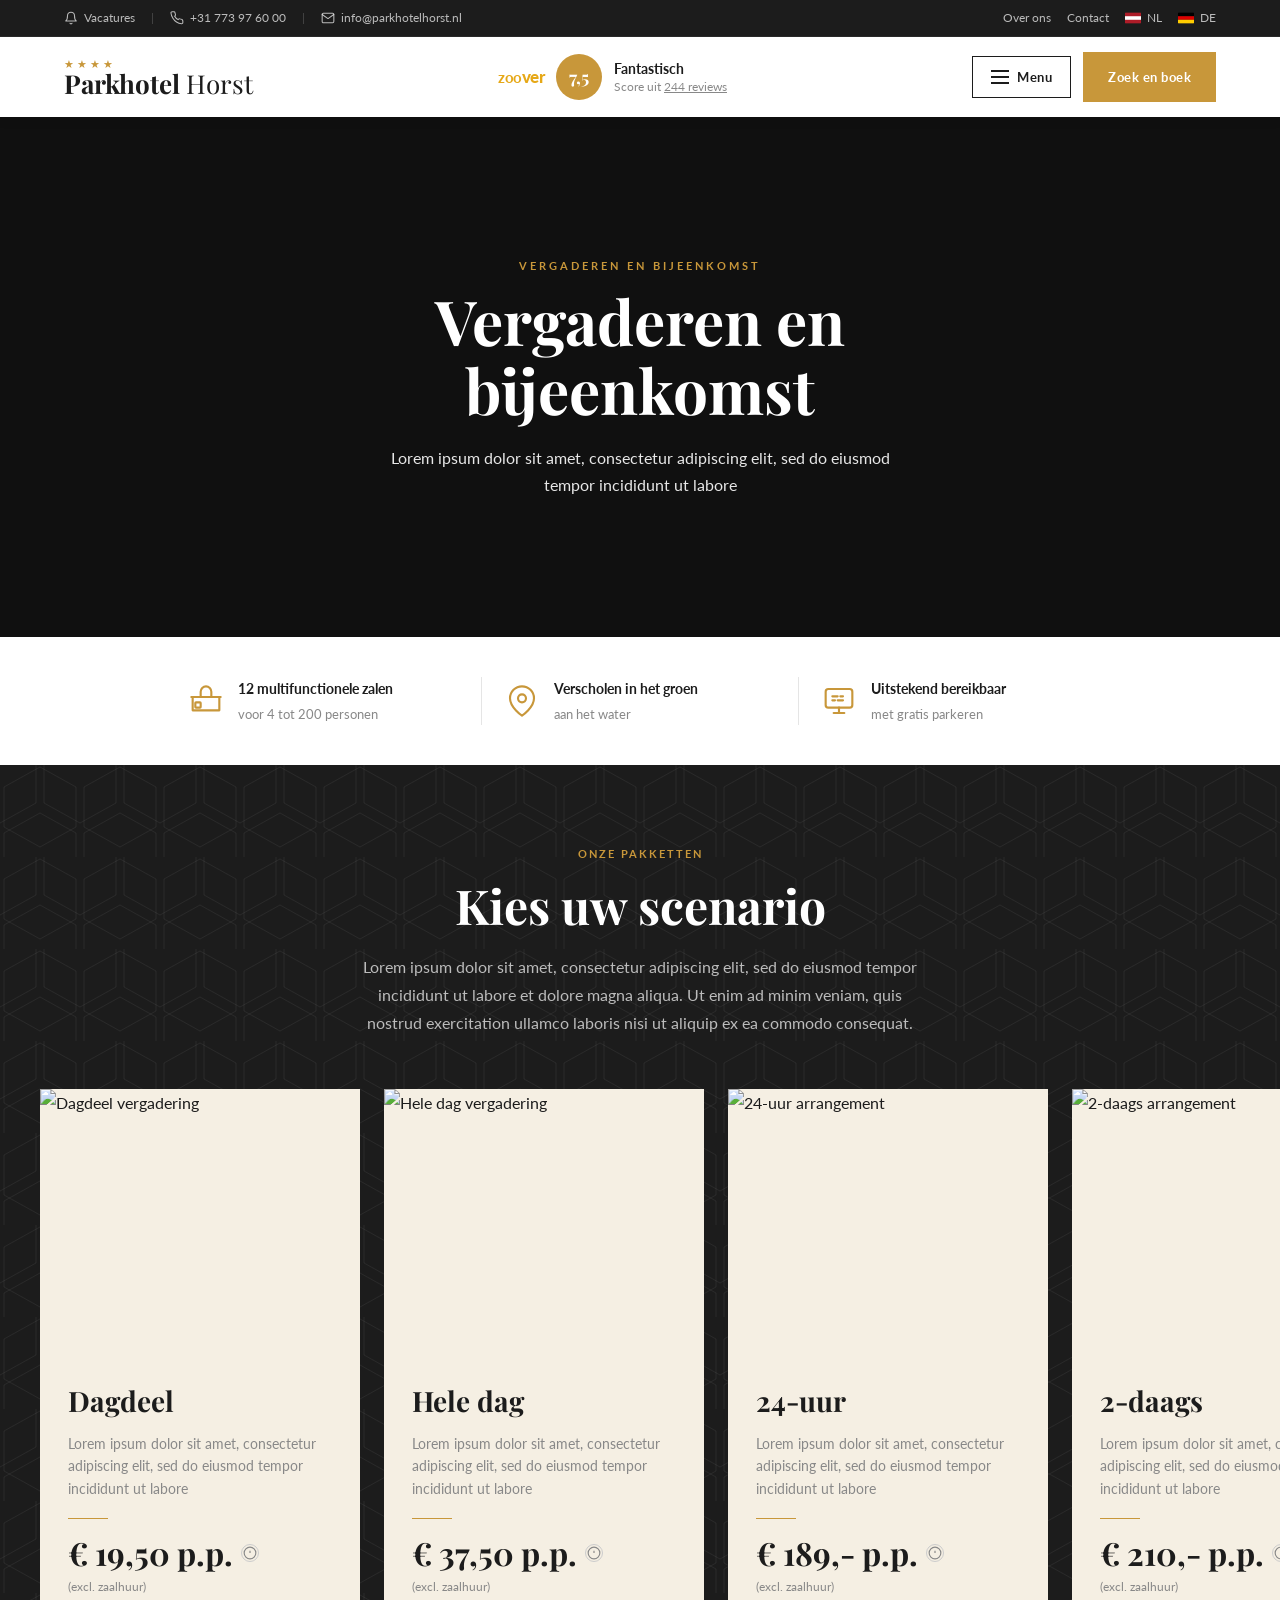
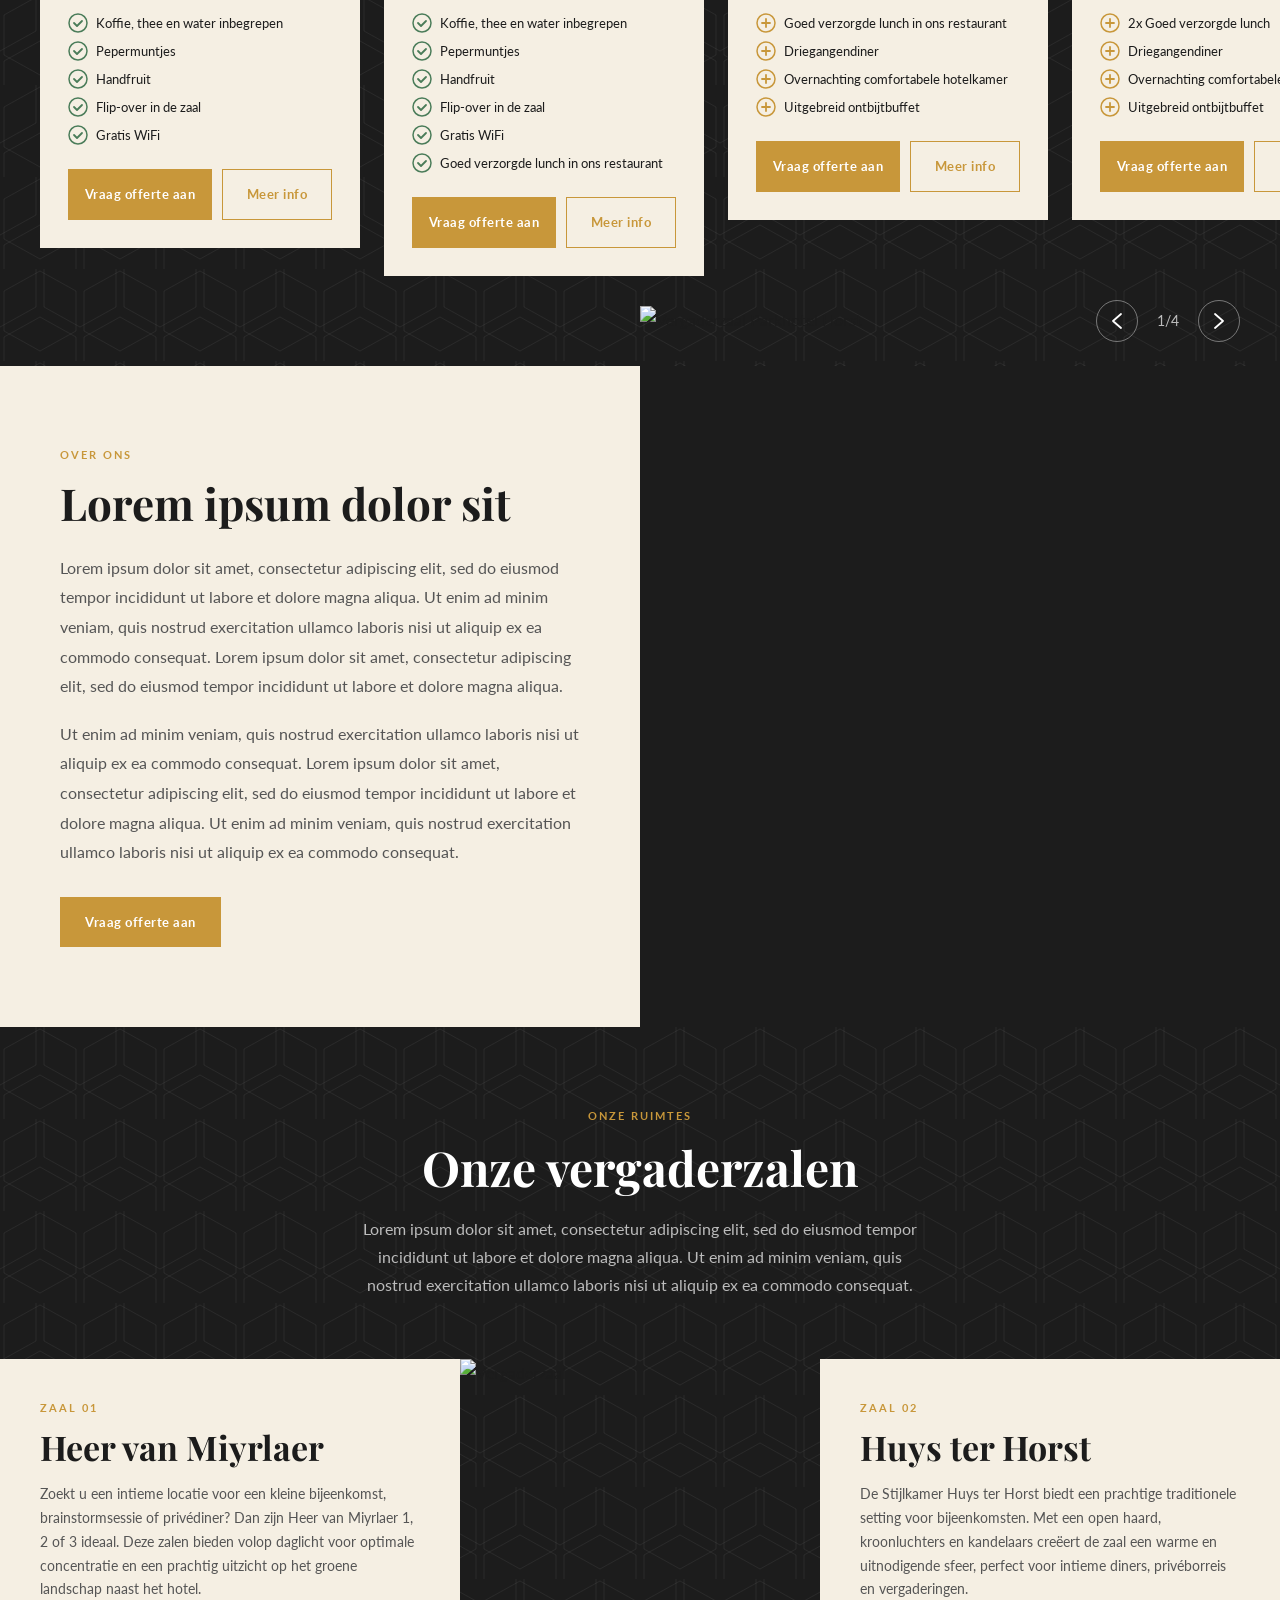
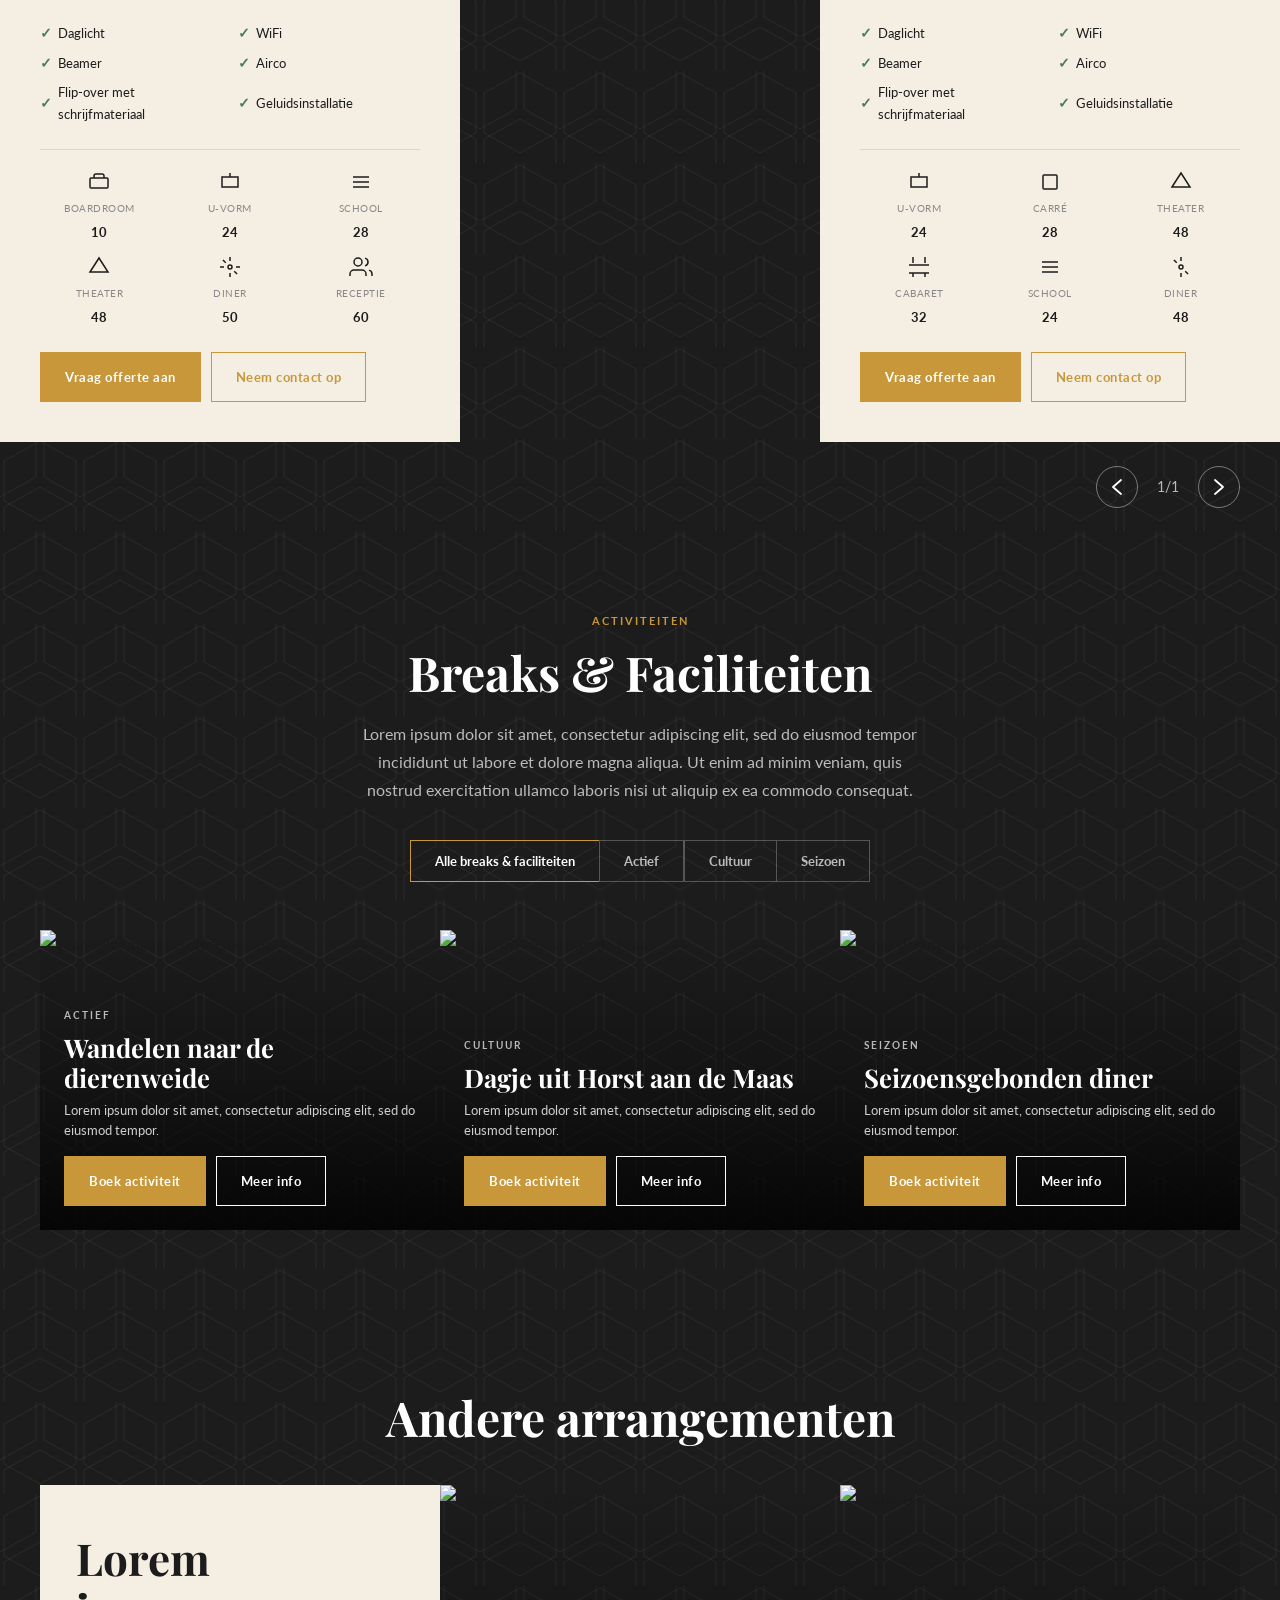
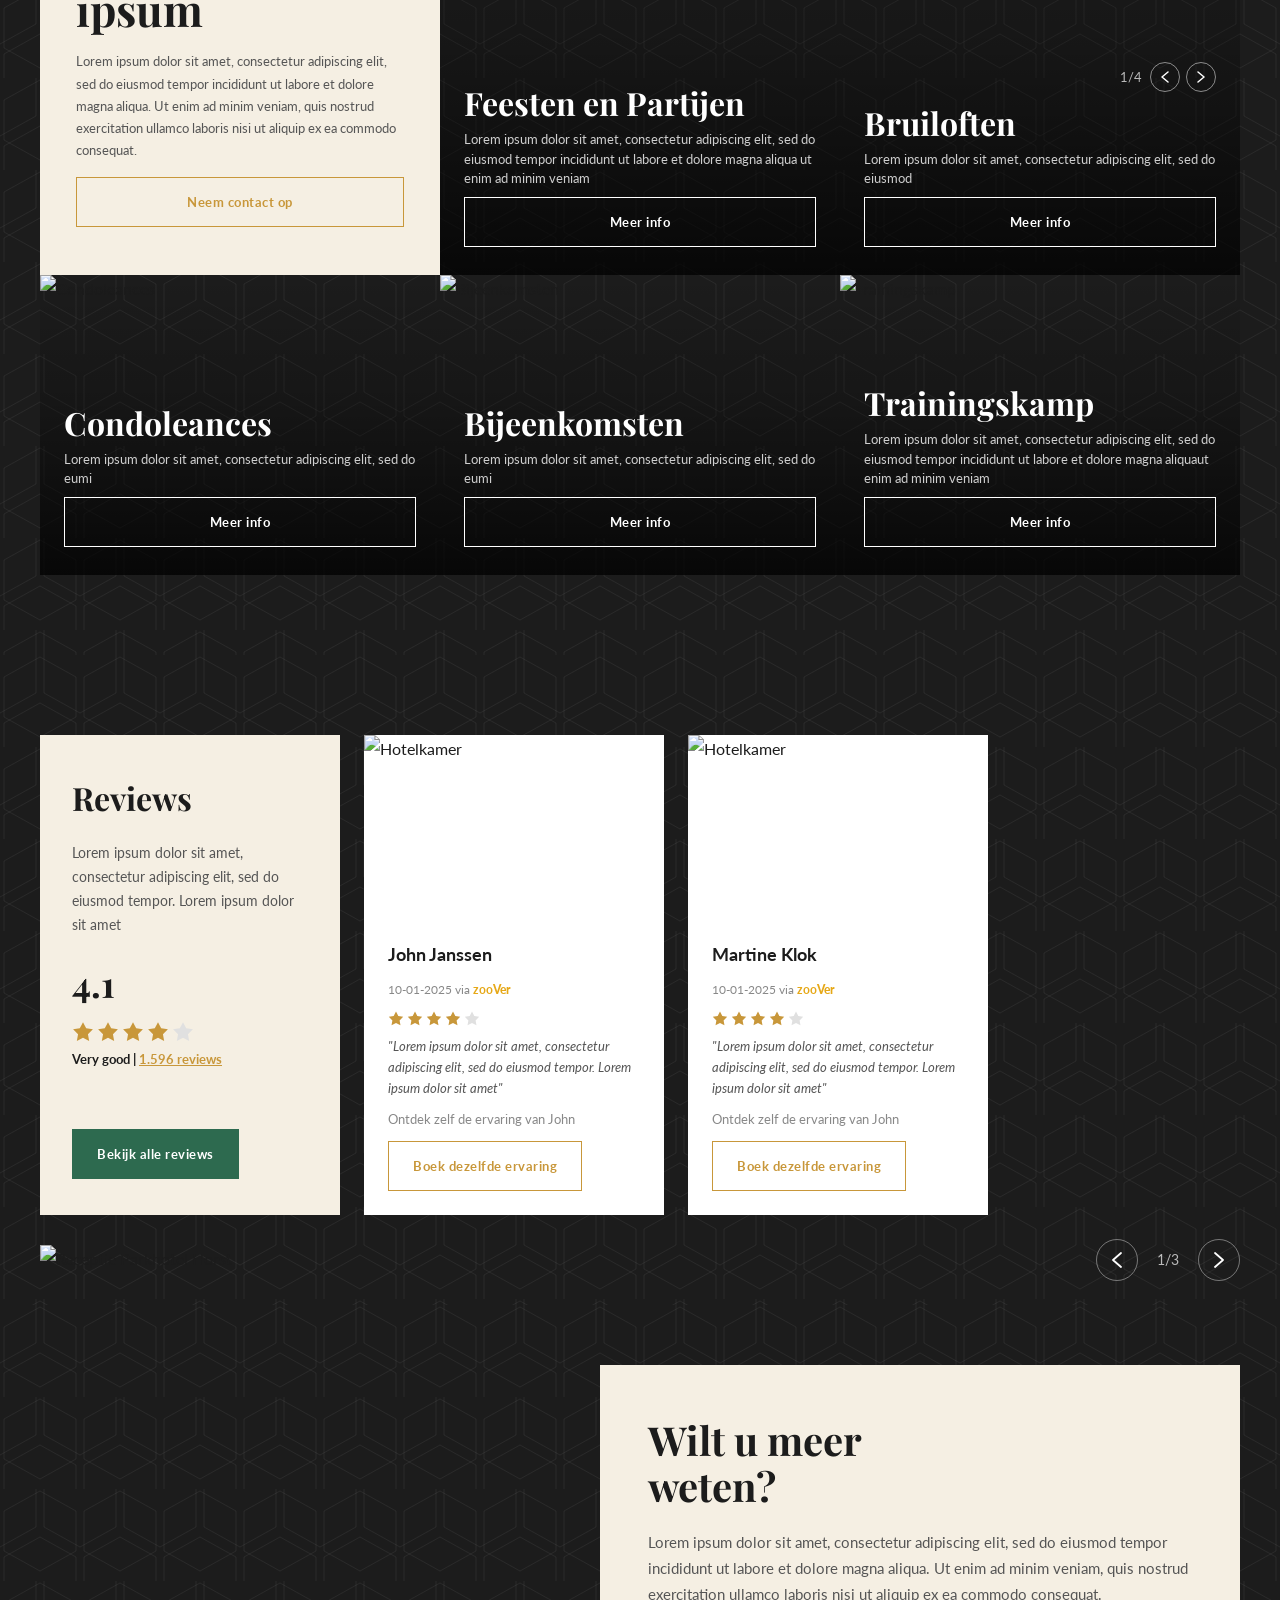
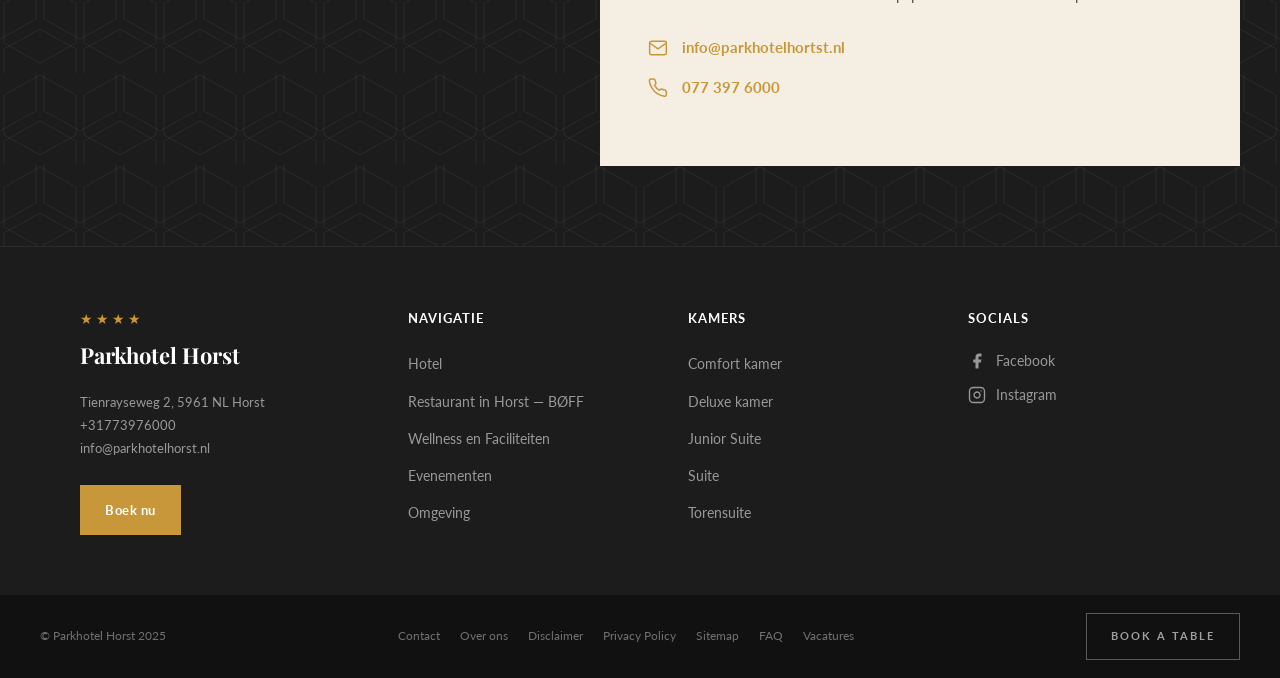
==== commit 06b2861e: "refactor: pixel-perfect rebuild van PDF-design" ====
--- a/index.html
+++ b/index.html
@@ -3,616 +3,753 @@
 <head>
   <meta charset="UTF-8">
   <meta name="viewport" content="width=device-width, initial-scale=1.0">
-  <title>Vergaderen en Bijeenkomst — Parkhotel Horst</title>
+  <title>Vergaderen &amp; Bijeenkomst — Parkhotel Horst ★★★★</title>
   <link rel="stylesheet" href="style.css">
-  <!-- Fallback Google Fonts embed -->
   <link rel="preconnect" href="https://fonts.googleapis.com">
   <link rel="preconnect" href="https://fonts.gstatic.com" crossorigin>
+  <link href="https://fonts.googleapis.com/css2?family=Playfair+Display:ital,wght@0,400;0,600;0,700;1,400;1,600&family=Lato:wght@300;400;700&display=swap" rel="stylesheet">
 </head>
 <body>
 
 <!-- ============================================================
-     TOP BAR
-     ============================================================ -->
-<div class="nav-top">
-  <div class="container">
-    <div>
-      <a href="mailto:info@parkhotelhorst.nl">info@parkhotelhorst.nl</a>
-      &nbsp;·&nbsp;
-      <a href="tel:+31774641000">077 464 1000</a>
-    </div>
-    <div>
-      <a href="#">NL</a> &nbsp;/&nbsp; <a href="#">EN</a> &nbsp;/&nbsp; <a href="#">DE</a>
+     SECTIE 1: TOPBALK
+     ============================================================ -->
+<div class="topbar">
+  <div class="topbar__inner">
+    <div class="topbar__left">
+      <a href="#" class="topbar__item">
+        <svg width="14" height="14" viewBox="0 0 24 24" fill="none" stroke="currentColor" stroke-width="1.8" stroke-linecap="round" stroke-linejoin="round"><path d="M18 8A6 6 0 0 0 6 8c0 7-3 9-3 9h18s-3-2-3-9"/><path d="M13.73 21a2 2 0 0 1-3.46 0"/></svg>
+        Vacatures
+      </a>
+      <span class="topbar__sep">|</span>
+      <a href="tel:+31773976000" class="topbar__item">
+        <svg width="14" height="14" viewBox="0 0 24 24" fill="none" stroke="currentColor" stroke-width="1.8" stroke-linecap="round" stroke-linejoin="round"><path d="M22 16.92v3a2 2 0 0 1-2.18 2 19.79 19.79 0 0 1-8.63-3.07A19.5 19.5 0 0 1 4.72 12 19.79 19.79 0 0 1 1.65 3.41 2 2 0 0 1 3.62 1.23h3a2 2 0 0 1 2 1.72c.127.96.361 1.903.7 2.81a2 2 0 0 1-.45 2.11L7.91 8.78a16 16 0 0 0 6 6l.84-.84a2 2 0 0 1 2.11-.45c.907.339 1.85.573 2.81.7A2 2 0 0 1 21.57 16z"/></svg>
+        +31 773 97 60 00
+      </a>
+      <span class="topbar__sep">|</span>
+      <a href="mailto:info@parkhotelhorst.nl" class="topbar__item">
+        <svg width="14" height="14" viewBox="0 0 24 24" fill="none" stroke="currentColor" stroke-width="1.8" stroke-linecap="round" stroke-linejoin="round"><path d="M4 4h16c1.1 0 2 .9 2 2v12c0 1.1-.9 2-2 2H4c-1.1 0-2-.9-2-2V6c0-1.1.9-2 2-2z"/><polyline points="22,6 12,13 2,6"/></svg>
+        info@parkhotelhorst.nl
+      </a>
+    </div>
+    <div class="topbar__right">
+      <a href="#" class="topbar__item">Over ons</a>
+      <a href="#" class="topbar__item">Contact</a>
+      <a href="#" class="topbar__item topbar__lang">
+        <svg width="16" height="12" viewBox="0 0 30 20"><rect width="30" height="20" fill="#AE1C28"/><rect width="30" height="6.67" y="6.67" fill="#FFF"/></svg>
+        NL
+      </a>
+      <a href="#" class="topbar__item topbar__lang">
+        <svg width="16" height="12" viewBox="0 0 30 20"><rect width="30" height="6.67" fill="#000"/><rect width="30" height="6.67" y="6.67" fill="#D00"/><rect width="30" height="6.67" y="13.33" fill="#FFCC00"/></svg>
+        DE
+      </a>
     </div>
   </div>
 </div>
 
 <!-- ============================================================
-     NAVIGATION
-     ============================================================ -->
-<nav class="nav-main">
-  <div class="container">
-    <a href="#" class="nav-logo">Parkhotel <span>|</span> Horst</a>
-
-    <div class="nav-zoover">
+     SECTIE 2: HOOFDNAVIGATIE
+     ============================================================ -->
+<header class="nav" id="nav">
+  <div class="nav__inner">
+    <div class="nav__logo">
+      <div class="nav__stars">★★★★</div>
+      <div class="nav__name">
+        <span class="nav__name-park">Parkhotel</span>
+        <span class="nav__name-horst">Horst</span>
+      </div>
+    </div>
+
+    <div class="nav__review">
+      <span class="nav__zoover">zoo<span>Ver</span></span>
+      <div class="nav__score-bubble">7,5</div>
+      <div class="nav__score-text">
+        <strong>Fantastisch</strong>
+        <span>Score uit <u>244 reviews</u></span>
+      </div>
+    </div>
+
+    <div class="nav__actions">
+      <button class="btn-menu" id="menuToggle" aria-label="Menu openen">
+        <svg width="18" height="14" viewBox="0 0 18 14" fill="none">
+          <rect width="18" height="2" fill="currentColor"/>
+          <rect y="6" width="18" height="2" fill="currentColor"/>
+          <rect y="12" width="18" height="2" fill="currentColor"/>
+        </svg>
+        Menu
+      </button>
+      <a href="#" class="btn btn--gold">Zoek en boek</a>
+    </div>
+  </div>
+</header>
+
+<!-- Overlay Menu -->
+<div class="menu-overlay" id="menuOverlay">
+  <button class="menu-overlay__close" id="menuClose" aria-label="Menu sluiten">
+    <svg width="24" height="24" viewBox="0 0 24 24" fill="none" stroke="currentColor" stroke-width="2"><line x1="18" y1="6" x2="6" y2="18"/><line x1="6" y1="6" x2="18" y2="18"/></svg>
+  </button>
+  <nav class="menu-overlay__nav">
+    <a href="#">Hotel</a>
+    <a href="#">Restaurant — BØFF</a>
+    <a href="#">Wellness &amp; Faciliteiten</a>
+    <a href="#">Vergaderen &amp; Bijeenkomst</a>
+    <a href="#">Evenementen</a>
+    <a href="#">Omgeving</a>
+    <a href="#">Contact</a>
+  </nav>
+</div>
+
+<!-- ============================================================
+     SECTIE 3: HERO
+     ============================================================ -->
+<section class="hero">
+  <div class="hero__overlay"></div>
+  <div class="hero__content fade-in">
+    <p class="label label--gold">VERGADEREN EN BIJEENKOMST</p>
+    <h1 class="hero__title">Vergaderen en bijeenkomst</h1>
+    <p class="hero__subtitle">Lorem ipsum dolor sit amet, consectetur adipiscing elit, sed do eiusmod tempor incididunt ut labore</p>
+  </div>
+</section>
+
+<!-- ============================================================
+     SECTIE 4: USP-BALK
+     ============================================================ -->
+<section class="usp">
+  <div class="usp__inner">
+    <div class="usp__item">
+      <svg class="usp__icon" viewBox="0 0 24 24" fill="none" stroke="#c8973a" stroke-width="1.6" stroke-linecap="round" stroke-linejoin="round"><path d="M2 9V19h20V9"/><path d="M1 9h22"/><path d="M8 9V5a4 4 0 0 1 8 0v4"/><rect x="4" y="13" width="4" height="4" rx="0.5"/></svg>
       <div>
-        <div style="font-size:10px; letter-spacing:1.5px; text-transform:uppercase; opacity:0.5;">Zoover</div>
-        <div class="score">7.5</div>
-      </div>
-      <div style="font-size:11px; color: var(--text-muted); line-height:1.4;">Gasten<br>beoordeling</div>
-    </div>
-
-    <div class="nav-links">
-      <a href="#">Kamers</a>
-      <a href="#">Restaurant</a>
-      <a href="#vergaderen" class="active">Vergaderen</a>
-      <a href="#">Arrangementen</a>
+        <strong>12 multifunctionele zalen</strong>
+        <span>voor 4 tot 200 personen</span>
+      </div>
+    </div>
+    <div class="usp__sep"></div>
+    <div class="usp__item">
+      <svg class="usp__icon" viewBox="0 0 24 24" fill="none" stroke="#c8973a" stroke-width="1.6" stroke-linecap="round" stroke-linejoin="round"><path d="M21 10c0 7-9 13-9 13s-9-6-9-13a9 9 0 0 1 18 0z"/><circle cx="12" cy="10" r="3"/></svg>
+      <div>
+        <strong>Verscholen in het groen</strong>
+        <span>aan het water</span>
+      </div>
+    </div>
+    <div class="usp__sep"></div>
+    <div class="usp__item">
+      <svg class="usp__icon" viewBox="0 0 24 24" fill="none" stroke="#c8973a" stroke-width="1.6" stroke-linecap="round" stroke-linejoin="round"><rect x="2" y="3" width="20" height="14" rx="2"/><path d="M8 21h8"/><path d="M12 17v4"/><path d="M7 8.5h4m2 0h2M7 11.5h2m2 0h4"/></svg>
+      <div>
+        <strong>Uitstekend bereikbaar</strong>
+        <span>met gratis parkeren</span>
+      </div>
+    </div>
+  </div>
+</section>
+
+<!-- ============================================================
+     SECTIE 5: SCENARIO'S / PAKKETTEN
+     ============================================================ -->
+<section class="scenarios">
+  <div class="scenarios__header fade-in">
+    <p class="label label--gold-sm">ONZE PAKKETTEN</p>
+    <h2 class="section-title section-title--white">Kies uw scenario</h2>
+    <p class="section-sub">Lorem ipsum dolor sit amet, consectetur adipiscing elit, sed do eiusmod tempor incididunt ut labore et dolore magna aliqua. Ut enim ad minim veniam, quis nostrud exercitation ullamco laboris nisi ut aliquip ex ea commodo consequat.</p>
+  </div>
+
+  <div class="scenarios__slider-wrap">
+    <div class="scenarios__track" id="scenariosTrack">
+
+      <!-- Card 1: Dagdeel -->
+      <div class="scenario-card">
+        <div class="scenario-card__img">
+          <img src="https://images.unsplash.com/photo-1515378791036-0648a3ef77b2?w=640&q=80" alt="Dagdeel vergadering" loading="lazy">
+        </div>
+        <div class="scenario-card__body">
+          <h3 class="scenario-card__name">Dagdeel</h3>
+          <p class="scenario-card__desc">Lorem ipsum dolor sit amet, consectetur adipiscing elit, sed do eiusmod tempor incididunt ut labore</p>
+          <div class="scenario-card__sep"></div>
+          <div class="scenario-card__price-row">
+            <span class="scenario-card__price">€ 19,50 p.p.</span>
+            <button class="info-btn" title="Meer informatie">
+              <svg width="14" height="14" viewBox="0 0 24 24" fill="none" stroke="currentColor" stroke-width="2"><circle cx="12" cy="12" r="10"/><line x1="12" y1="8" x2="12" y2="12"/><line x1="12" y1="16" x2="12.01" y2="16"/></svg>
+            </button>
+            <span class="scenario-card__excl">(excl. zaalhuur)</span>
+          </div>
+          <ul class="scenario-card__list">
+            <li><span class="check check--green"><svg viewBox="0 0 20 20" fill="none"><circle cx="10" cy="10" r="9" stroke="#4a7c59" stroke-width="1.5"/><path d="M6 10l3 3 5-5" stroke="#4a7c59" stroke-width="1.8" stroke-linecap="round" stroke-linejoin="round"/></svg></span>Koffie, thee en water inbegrepen</li>
+            <li><span class="check check--green"><svg viewBox="0 0 20 20" fill="none"><circle cx="10" cy="10" r="9" stroke="#4a7c59" stroke-width="1.5"/><path d="M6 10l3 3 5-5" stroke="#4a7c59" stroke-width="1.8" stroke-linecap="round" stroke-linejoin="round"/></svg></span>Pepermuntjes</li>
+            <li><span class="check check--green"><svg viewBox="0 0 20 20" fill="none"><circle cx="10" cy="10" r="9" stroke="#4a7c59" stroke-width="1.5"/><path d="M6 10l3 3 5-5" stroke="#4a7c59" stroke-width="1.8" stroke-linecap="round" stroke-linejoin="round"/></svg></span>Handfruit</li>
+            <li><span class="check check--green"><svg viewBox="0 0 20 20" fill="none"><circle cx="10" cy="10" r="9" stroke="#4a7c59" stroke-width="1.5"/><path d="M6 10l3 3 5-5" stroke="#4a7c59" stroke-width="1.8" stroke-linecap="round" stroke-linejoin="round"/></svg></span>Flip-over in de zaal</li>
+            <li><span class="check check--green"><svg viewBox="0 0 20 20" fill="none"><circle cx="10" cy="10" r="9" stroke="#4a7c59" stroke-width="1.5"/><path d="M6 10l3 3 5-5" stroke="#4a7c59" stroke-width="1.8" stroke-linecap="round" stroke-linejoin="round"/></svg></span>Gratis WiFi</li>
+          </ul>
+          <div class="scenario-card__btns">
+            <a href="#" class="btn btn--gold btn--full">Vraag offerte aan</a>
+            <a href="#" class="btn btn--outline-gold">Meer info</a>
+          </div>
+        </div>
+      </div>
+
+      <!-- Card 2: Hele dag -->
+      <div class="scenario-card">
+        <div class="scenario-card__img">
+          <img src="https://images.unsplash.com/photo-1517048676732-d65bc937f952?w=640&q=80" alt="Hele dag vergadering" loading="lazy">
+        </div>
+        <div class="scenario-card__body">
+          <h3 class="scenario-card__name">Hele dag</h3>
+          <p class="scenario-card__desc">Lorem ipsum dolor sit amet, consectetur adipiscing elit, sed do eiusmod tempor incididunt ut labore</p>
+          <div class="scenario-card__sep"></div>
+          <div class="scenario-card__price-row">
+            <span class="scenario-card__price">€ 37,50 p.p.</span>
+            <button class="info-btn" title="Meer informatie">
+              <svg width="14" height="14" viewBox="0 0 24 24" fill="none" stroke="currentColor" stroke-width="2"><circle cx="12" cy="12" r="10"/><line x1="12" y1="8" x2="12" y2="12"/><line x1="12" y1="16" x2="12.01" y2="16"/></svg>
+            </button>
+            <span class="scenario-card__excl">(excl. zaalhuur)</span>
+          </div>
+          <ul class="scenario-card__list">
+            <li><span class="check check--green"><svg viewBox="0 0 20 20" fill="none"><circle cx="10" cy="10" r="9" stroke="#4a7c59" stroke-width="1.5"/><path d="M6 10l3 3 5-5" stroke="#4a7c59" stroke-width="1.8" stroke-linecap="round" stroke-linejoin="round"/></svg></span>Koffie, thee en water inbegrepen</li>
+            <li><span class="check check--green"><svg viewBox="0 0 20 20" fill="none"><circle cx="10" cy="10" r="9" stroke="#4a7c59" stroke-width="1.5"/><path d="M6 10l3 3 5-5" stroke="#4a7c59" stroke-width="1.8" stroke-linecap="round" stroke-linejoin="round"/></svg></span>Pepermuntjes</li>
+            <li><span class="check check--green"><svg viewBox="0 0 20 20" fill="none"><circle cx="10" cy="10" r="9" stroke="#4a7c59" stroke-width="1.5"/><path d="M6 10l3 3 5-5" stroke="#4a7c59" stroke-width="1.8" stroke-linecap="round" stroke-linejoin="round"/></svg></span>Handfruit</li>
+            <li><span class="check check--green"><svg viewBox="0 0 20 20" fill="none"><circle cx="10" cy="10" r="9" stroke="#4a7c59" stroke-width="1.5"/><path d="M6 10l3 3 5-5" stroke="#4a7c59" stroke-width="1.8" stroke-linecap="round" stroke-linejoin="round"/></svg></span>Flip-over in de zaal</li>
+            <li><span class="check check--green"><svg viewBox="0 0 20 20" fill="none"><circle cx="10" cy="10" r="9" stroke="#4a7c59" stroke-width="1.5"/><path d="M6 10l3 3 5-5" stroke="#4a7c59" stroke-width="1.8" stroke-linecap="round" stroke-linejoin="round"/></svg></span>Gratis WiFi</li>
+            <li><span class="check check--green"><svg viewBox="0 0 20 20" fill="none"><circle cx="10" cy="10" r="9" stroke="#4a7c59" stroke-width="1.5"/><path d="M6 10l3 3 5-5" stroke="#4a7c59" stroke-width="1.8" stroke-linecap="round" stroke-linejoin="round"/></svg></span>Goed verzorgde lunch in ons restaurant</li>
+          </ul>
+          <div class="scenario-card__btns">
+            <a href="#" class="btn btn--gold btn--full">Vraag offerte aan</a>
+            <a href="#" class="btn btn--outline-gold">Meer info</a>
+          </div>
+        </div>
+      </div>
+
+      <!-- Card 3: 24-uur -->
+      <div class="scenario-card">
+        <div class="scenario-card__img">
+          <img src="https://images.unsplash.com/photo-1497366216548-37526070297c?w=640&q=80" alt="24-uur arrangement" loading="lazy">
+        </div>
+        <div class="scenario-card__body">
+          <h3 class="scenario-card__name">24-uur</h3>
+          <p class="scenario-card__desc">Lorem ipsum dolor sit amet, consectetur adipiscing elit, sed do eiusmod tempor incididunt ut labore</p>
+          <div class="scenario-card__sep"></div>
+          <div class="scenario-card__price-row">
+            <span class="scenario-card__price">€ 189,- p.p.</span>
+            <button class="info-btn" title="Meer informatie">
+              <svg width="14" height="14" viewBox="0 0 24 24" fill="none" stroke="currentColor" stroke-width="2"><circle cx="12" cy="12" r="10"/><line x1="12" y1="8" x2="12" y2="12"/><line x1="12" y1="16" x2="12.01" y2="16"/></svg>
+            </button>
+            <span class="scenario-card__excl">(excl. zaalhuur)</span>
+          </div>
+          <ul class="scenario-card__list">
+            <li><span class="check check--gold"><svg viewBox="0 0 20 20" fill="none"><circle cx="10" cy="10" r="9" stroke="#c8973a" stroke-width="1.5"/><line x1="10" y1="6" x2="10" y2="14" stroke="#c8973a" stroke-width="1.8" stroke-linecap="round"/><line x1="6" y1="10" x2="14" y2="10" stroke="#c8973a" stroke-width="1.8" stroke-linecap="round"/></svg></span>Goed verzorgde lunch in ons restaurant</li>
+            <li><span class="check check--gold"><svg viewBox="0 0 20 20" fill="none"><circle cx="10" cy="10" r="9" stroke="#c8973a" stroke-width="1.5"/><line x1="10" y1="6" x2="10" y2="14" stroke="#c8973a" stroke-width="1.8" stroke-linecap="round"/><line x1="6" y1="10" x2="14" y2="10" stroke="#c8973a" stroke-width="1.8" stroke-linecap="round"/></svg></span>Driegangendiner</li>
+            <li><span class="check check--gold"><svg viewBox="0 0 20 20" fill="none"><circle cx="10" cy="10" r="9" stroke="#c8973a" stroke-width="1.5"/><line x1="10" y1="6" x2="10" y2="14" stroke="#c8973a" stroke-width="1.8" stroke-linecap="round"/><line x1="6" y1="10" x2="14" y2="10" stroke="#c8973a" stroke-width="1.8" stroke-linecap="round"/></svg></span>Overnachting comfortabele hotelkamer</li>
+            <li><span class="check check--gold"><svg viewBox="0 0 20 20" fill="none"><circle cx="10" cy="10" r="9" stroke="#c8973a" stroke-width="1.5"/><line x1="10" y1="6" x2="10" y2="14" stroke="#c8973a" stroke-width="1.8" stroke-linecap="round"/><line x1="6" y1="10" x2="14" y2="10" stroke="#c8973a" stroke-width="1.8" stroke-linecap="round"/></svg></span>Uitgebreid ontbijtbuffet</li>
+          </ul>
+          <div class="scenario-card__btns">
+            <a href="#" class="btn btn--gold btn--full">Vraag offerte aan</a>
+            <a href="#" class="btn btn--outline-gold">Meer info</a>
+          </div>
+        </div>
+      </div>
+
+      <!-- Card 4: 2-daags -->
+      <div class="scenario-card">
+        <div class="scenario-card__img">
+          <img src="https://images.unsplash.com/photo-1542744173-8e7e53415bb0?w=640&q=80" alt="2-daags arrangement" loading="lazy">
+        </div>
+        <div class="scenario-card__body">
+          <h3 class="scenario-card__name">2-daags</h3>
+          <p class="scenario-card__desc">Lorem ipsum dolor sit amet, consectetur adipiscing elit, sed do eiusmod tempor incididunt ut labore</p>
+          <div class="scenario-card__sep"></div>
+          <div class="scenario-card__price-row">
+            <span class="scenario-card__price">€ 210,- p.p.</span>
+            <button class="info-btn" title="Meer informatie">
+              <svg width="14" height="14" viewBox="0 0 24 24" fill="none" stroke="currentColor" stroke-width="2"><circle cx="12" cy="12" r="10"/><line x1="12" y1="8" x2="12" y2="12"/><line x1="12" y1="16" x2="12.01" y2="16"/></svg>
+            </button>
+            <span class="scenario-card__excl">(excl. zaalhuur)</span>
+          </div>
+          <ul class="scenario-card__list">
+            <li><span class="check check--gold"><svg viewBox="0 0 20 20" fill="none"><circle cx="10" cy="10" r="9" stroke="#c8973a" stroke-width="1.5"/><line x1="10" y1="6" x2="10" y2="14" stroke="#c8973a" stroke-width="1.8" stroke-linecap="round"/><line x1="6" y1="10" x2="14" y2="10" stroke="#c8973a" stroke-width="1.8" stroke-linecap="round"/></svg></span>2x Goed verzorgde lunch</li>
+            <li><span class="check check--gold"><svg viewBox="0 0 20 20" fill="none"><circle cx="10" cy="10" r="9" stroke="#c8973a" stroke-width="1.5"/><line x1="10" y1="6" x2="10" y2="14" stroke="#c8973a" stroke-width="1.8" stroke-linecap="round"/><line x1="6" y1="10" x2="14" y2="10" stroke="#c8973a" stroke-width="1.8" stroke-linecap="round"/></svg></span>Driegangendiner</li>
+            <li><span class="check check--gold"><svg viewBox="0 0 20 20" fill="none"><circle cx="10" cy="10" r="9" stroke="#c8973a" stroke-width="1.5"/><line x1="10" y1="6" x2="10" y2="14" stroke="#c8973a" stroke-width="1.8" stroke-linecap="round"/><line x1="6" y1="10" x2="14" y2="10" stroke="#c8973a" stroke-width="1.8" stroke-linecap="round"/></svg></span>Overnachting comfortabele hotelkamer</li>
+            <li><span class="check check--gold"><svg viewBox="0 0 20 20" fill="none"><circle cx="10" cy="10" r="9" stroke="#c8973a" stroke-width="1.5"/><line x1="10" y1="6" x2="10" y2="14" stroke="#c8973a" stroke-width="1.8" stroke-linecap="round"/><line x1="6" y1="10" x2="14" y2="10" stroke="#c8973a" stroke-width="1.8" stroke-linecap="round"/></svg></span>Uitgebreid ontbijtbuffet</li>
+          </ul>
+          <div class="scenario-card__btns">
+            <a href="#" class="btn btn--gold btn--full">Vraag offerte aan</a>
+            <a href="#" class="btn btn--outline-gold">Meer info</a>
+          </div>
+        </div>
+      </div>
+
+    </div><!-- /.scenarios__track -->
+  </div><!-- /.scenarios__slider-wrap -->
+
+  <div class="slider-controls">
+    <button class="slider-btn" id="scenariosPrev" aria-label="Vorige">
+      <svg width="10" height="16" viewBox="0 0 10 16" fill="none"><path d="M9 1L1 8l8 7" stroke="white" stroke-width="1.8" stroke-linecap="round" stroke-linejoin="round"/></svg>
+    </button>
+    <span class="slider-counter" id="scenariosCounter">1/4</span>
+    <button class="slider-btn" id="scenariosNext" aria-label="Volgende">
+      <svg width="10" height="16" viewBox="0 0 10 16" fill="none"><path d="M1 1l8 7-8 7" stroke="white" stroke-width="1.8" stroke-linecap="round" stroke-linejoin="round"/></svg>
+    </button>
+  </div>
+</section>
+
+<!-- ============================================================
+     SECTIE 6: TEKST + FOTO
+     ============================================================ -->
+<section class="split-section">
+  <div class="split-section__text fade-in">
+    <p class="label label--gold-sm">OVER ONS</p>
+    <h2 class="split-section__title">Lorem ipsum dolor sit</h2>
+    <p class="split-section__body">Lorem ipsum dolor sit amet, consectetur adipiscing elit, sed do eiusmod tempor incididunt ut labore et dolore magna aliqua. Ut enim ad minim veniam, quis nostrud exercitation ullamco laboris nisi ut aliquip ex ea commodo consequat. Lorem ipsum dolor sit amet, consectetur adipiscing elit, sed do eiusmod tempor incididunt ut labore et dolore magna aliqua.</p>
+    <p class="split-section__body">Ut enim ad minim veniam, quis nostrud exercitation ullamco laboris nisi ut aliquip ex ea commodo consequat. Lorem ipsum dolor sit amet, consectetur adipiscing elit, sed do eiusmod tempor incididunt ut labore et dolore magna aliqua. Ut enim ad minim veniam, quis nostrud exercitation ullamco laboris nisi ut aliquip ex ea commodo consequat.</p>
+    <a href="#" class="btn btn--gold">Vraag offerte aan</a>
+  </div>
+  <div class="split-section__img">
+    <img src="https://images.unsplash.com/photo-1556909114-f6e7ad7d3136?w=900&q=80" alt="Vergaderzaal Parkhotel Horst" loading="lazy">
+  </div>
+</section>
+
+<!-- ============================================================
+     SECTIE 7: VERGADERZALEN
+     ============================================================ -->
+<section class="rooms">
+  <div class="rooms__header fade-in">
+    <p class="label label--gold-sm">ONZE RUIMTES</p>
+    <h2 class="section-title section-title--white">Onze vergaderzalen</h2>
+    <p class="section-sub">Lorem ipsum dolor sit amet, consectetur adipiscing elit, sed do eiusmod tempor incididunt ut labore et dolore magna aliqua. Ut enim ad minim veniam, quis nostrud exercitation ullamco laboris nisi ut aliquip ex ea commodo consequat.</p>
+  </div>
+
+  <div class="rooms__slider-wrap">
+    <div class="rooms__track" id="roomsTrack">
+
+      <!-- Row 1 -->
+      <div class="rooms__row">
+        <!-- Card Heer van Miyrlaer -->
+        <div class="room-card">
+          <p class="room-card__label">ZAAL 01</p>
+          <h3 class="room-card__name">Heer van Miyrlaer</h3>
+          <p class="room-card__desc">Zoekt u een intieme locatie voor een kleine bijeenkomst, brainstormsessie of privédiner? Dan zijn Heer van Miyrlaer 1, 2 of 3 ideaal. Deze zalen bieden volop daglicht voor optimale concentratie en een prachtig uitzicht op het groene landschap naast het hotel.</p>
+          <ul class="room-card__facilities">
+            <li><span class="check-sm">✓</span>Daglicht</li>
+            <li><span class="check-sm">✓</span>WiFi</li>
+            <li><span class="check-sm">✓</span>Beamer</li>
+            <li><span class="check-sm">✓</span>Airco</li>
+            <li><span class="check-sm">✓</span>Flip-over met schrijfmateriaal</li>
+            <li><span class="check-sm">✓</span>Geluidsinstallatie</li>
+          </ul>
+          <div class="room-card__capacity-sep"></div>
+          <div class="room-card__capacity">
+            <div class="cap-item">
+              <svg viewBox="0 0 24 24" fill="none" stroke="currentColor" stroke-width="1.5"><rect x="3" y="8" width="18" height="10" rx="1"/><path d="M7 8V6a2 2 0 0 1 2-2h6a2 2 0 0 1 2 2v2"/></svg>
+              <span>Boardroom</span>
+              <strong>10</strong>
+            </div>
+            <div class="cap-item">
+              <svg viewBox="0 0 24 24" fill="none" stroke="currentColor" stroke-width="1.5"><path d="M12 3v4M8 7H4v10h16V7h-4M8 7h8"/></svg>
+              <span>U-vorm</span>
+              <strong>24</strong>
+            </div>
+            <div class="cap-item">
+              <svg viewBox="0 0 24 24" fill="none" stroke="currentColor" stroke-width="1.5"><path d="M4 7h16M4 12h16M4 17h16"/></svg>
+              <span>School</span>
+              <strong>28</strong>
+            </div>
+            <div class="cap-item">
+              <svg viewBox="0 0 24 24" fill="none" stroke="currentColor" stroke-width="1.5"><path d="M3 17l9-14 9 14H3z"/></svg>
+              <span>Theater</span>
+              <strong>48</strong>
+            </div>
+            <div class="cap-item">
+              <svg viewBox="0 0 24 24" fill="none" stroke="currentColor" stroke-width="1.5"><circle cx="12" cy="12" r="2"/><path d="M12 2v4M12 18v4M4.93 4.93l2.83 2.83M16.24 16.24l2.83 2.83M2 12h4M18 12h4"/></svg>
+              <span>Diner</span>
+              <strong>50</strong>
+            </div>
+            <div class="cap-item">
+              <svg viewBox="0 0 24 24" fill="none" stroke="currentColor" stroke-width="1.5"><path d="M17 21v-2a4 4 0 0 0-4-4H5a4 4 0 0 0-4 4v2"/><circle cx="9" cy="7" r="4"/><path d="M23 21v-2a4 4 0 0 0-3-3.87"/><path d="M16 3.13a4 4 0 0 1 0 7.75"/></svg>
+              <span>Receptie</span>
+              <strong>60</strong>
+            </div>
+          </div>
+          <div class="room-card__btns">
+            <a href="#" class="btn btn--gold">Vraag offerte aan</a>
+            <a href="#" class="btn btn--outline-gold">Neem contact op</a>
+          </div>
+        </div>
+
+        <!-- Foto midden -->
+        <div class="rooms__photo">
+          <img src="https://images.unsplash.com/photo-1497366754035-f200968a6e72?w=800&q=80" alt="Vergaderzaal" loading="lazy">
+        </div>
+
+        <!-- Card Huys ter Horst -->
+        <div class="room-card">
+          <p class="room-card__label">ZAAL 02</p>
+          <h3 class="room-card__name">Huys ter Horst</h3>
+          <p class="room-card__desc">De Stijlkamer Huys ter Horst biedt een prachtige traditionele setting voor bijeenkomsten. Met een open haard, kroonluchters en kandelaars creëert de zaal een warme en uitnodigende sfeer, perfect voor intieme diners, privéborreis en vergaderingen.</p>
+          <ul class="room-card__facilities">
+            <li><span class="check-sm">✓</span>Daglicht</li>
+            <li><span class="check-sm">✓</span>WiFi</li>
+            <li><span class="check-sm">✓</span>Beamer</li>
+            <li><span class="check-sm">✓</span>Airco</li>
+            <li><span class="check-sm">✓</span>Flip-over met schrijfmateriaal</li>
+            <li><span class="check-sm">✓</span>Geluidsinstallatie</li>
+          </ul>
+          <div class="room-card__capacity-sep"></div>
+          <div class="room-card__capacity">
+            <div class="cap-item">
+              <svg viewBox="0 0 24 24" fill="none" stroke="currentColor" stroke-width="1.5"><path d="M12 3v4M8 7H4v10h16V7h-4M8 7h8"/></svg>
+              <span>U-vorm</span>
+              <strong>24</strong>
+            </div>
+            <div class="cap-item">
+              <svg viewBox="0 0 24 24" fill="none" stroke="currentColor" stroke-width="1.5"><rect x="5" y="5" width="14" height="14" rx="1"/></svg>
+              <span>Carré</span>
+              <strong>28</strong>
+            </div>
+            <div class="cap-item">
+              <svg viewBox="0 0 24 24" fill="none" stroke="currentColor" stroke-width="1.5"><path d="M3 17l9-14 9 14H3z"/></svg>
+              <span>Theater</span>
+              <strong>48</strong>
+            </div>
+            <div class="cap-item">
+              <svg viewBox="0 0 24 24" fill="none" stroke="currentColor" stroke-width="1.5"><path d="M6 2v6M18 2v6M2 10h20M2 18h20M6 22v-4M18 22v-4"/></svg>
+              <span>Cabaret</span>
+              <strong>32</strong>
+            </div>
+            <div class="cap-item">
+              <svg viewBox="0 0 24 24" fill="none" stroke="currentColor" stroke-width="1.5"><path d="M4 7h16M4 12h16M4 17h16"/></svg>
+              <span>School</span>
+              <strong>24</strong>
+            </div>
+            <div class="cap-item">
+              <svg viewBox="0 0 24 24" fill="none" stroke="currentColor" stroke-width="1.5"><circle cx="12" cy="12" r="2"/><path d="M12 2v4M12 18v4M4.93 4.93l2.83 2.83M16.24 16.24l2.83 2.83"/></svg>
+              <span>Diner</span>
+              <strong>48</strong>
+            </div>
+          </div>
+          <div class="room-card__btns">
+            <a href="#" class="btn btn--gold">Vraag offerte aan</a>
+            <a href="#" class="btn btn--outline-gold">Neem contact op</a>
+          </div>
+        </div>
+      </div><!-- /.rooms__row -->
+
+    </div><!-- /.rooms__track -->
+  </div><!-- /.rooms__slider-wrap -->
+
+  <div class="slider-controls">
+    <button class="slider-btn" id="roomsPrev" aria-label="Vorige">
+      <svg width="10" height="16" viewBox="0 0 10 16" fill="none"><path d="M9 1L1 8l8 7" stroke="white" stroke-width="1.8" stroke-linecap="round" stroke-linejoin="round"/></svg>
+    </button>
+    <span class="slider-counter" id="roomsCounter">1/4</span>
+    <button class="slider-btn" id="roomsNext" aria-label="Volgende">
+      <svg width="10" height="16" viewBox="0 0 10 16" fill="none"><path d="M1 1l8 7-8 7" stroke="white" stroke-width="1.8" stroke-linecap="round" stroke-linejoin="round"/></svg>
+    </button>
+  </div>
+</section>
+
+<!-- ============================================================
+     SECTIE 8: BREAKS & FACILITEITEN
+     ============================================================ -->
+<section class="breaks">
+  <div class="breaks__header fade-in">
+    <p class="label label--gold-sm">ACTIVITEITEN</p>
+    <h2 class="section-title section-title--white">Breaks &amp; Faciliteiten</h2>
+    <p class="section-sub">Lorem ipsum dolor sit amet, consectetur adipiscing elit, sed do eiusmod tempor incididunt ut labore et dolore magna aliqua. Ut enim ad minim veniam, quis nostrud exercitation ullamco laboris nisi ut aliquip ex ea commodo consequat.</p>
+  </div>
+
+  <div class="breaks__filters">
+    <button class="filter-btn filter-btn--active">Alle breaks &amp; faciliteiten</button>
+    <button class="filter-btn">Actief</button>
+    <button class="filter-btn">Cultuur</button>
+    <button class="filter-btn">Seizoen</button>
+  </div>
+
+  <div class="breaks__grid">
+    <div class="activity-card fade-in">
+      <img src="https://images.unsplash.com/photo-1501854140801-50d01698950b?w=800&q=80" alt="Wandelen naar de dierenweide" loading="lazy">
+      <div class="activity-card__overlay">
+        <p class="activity-card__cat">Actief</p>
+        <h3 class="activity-card__title">Wandelen naar de dierenweide</h3>
+        <p class="activity-card__desc">Lorem ipsum dolor sit amet, consectetur adipiscing elit, sed do eiusmod tempor.</p>
+        <div class="activity-card__btns">
+          <a href="#" class="btn btn--gold">Boek activiteit</a>
+          <a href="#" class="btn btn--outline-white">Meer info</a>
+        </div>
+      </div>
+    </div>
+
+    <div class="activity-card fade-in">
+      <img src="https://images.unsplash.com/photo-1506905925346-21bda4d32df4?w=800&q=80" alt="Dagje uit Horst aan de Maas" loading="lazy">
+      <div class="activity-card__overlay">
+        <p class="activity-card__cat">Cultuur</p>
+        <h3 class="activity-card__title">Dagje uit Horst aan de Maas</h3>
+        <p class="activity-card__desc">Lorem ipsum dolor sit amet, consectetur adipiscing elit, sed do eiusmod tempor.</p>
+        <div class="activity-card__btns">
+          <a href="#" class="btn btn--gold">Boek activiteit</a>
+          <a href="#" class="btn btn--outline-white">Meer info</a>
+        </div>
+      </div>
+    </div>
+
+    <div class="activity-card fade-in">
+      <img src="https://images.unsplash.com/photo-1414235077428-338989a2e8c0?w=800&q=80" alt="Diner arrangement" loading="lazy">
+      <div class="activity-card__overlay">
+        <p class="activity-card__cat">Seizoen</p>
+        <h3 class="activity-card__title">Seizoensgebonden diner</h3>
+        <p class="activity-card__desc">Lorem ipsum dolor sit amet, consectetur adipiscing elit, sed do eiusmod tempor.</p>
+        <div class="activity-card__btns">
+          <a href="#" class="btn btn--gold">Boek activiteit</a>
+          <a href="#" class="btn btn--outline-white">Meer info</a>
+        </div>
+      </div>
+    </div>
+  </div>
+</section>
+
+<!-- ============================================================
+     SECTIE 9: ANDERE ARRANGEMENTEN
+     ============================================================ -->
+<section class="arrangements">
+  <div class="arrangements__header fade-in">
+    <h2 class="section-title section-title--white">Andere arrangementen</h2>
+  </div>
+
+  <div class="arrangements__grid">
+    <!-- Tekst card -->
+    <div class="arr-card arr-card--text">
+      <h3 class="arr-card__title">Lorem<br>ipsum</h3>
+      <p class="arr-card__desc">Lorem ipsum dolor sit amet, consectetur adipiscing elit, sed do eiusmod tempor incididunt ut labore et dolore magna aliqua. Ut enim ad minim veniam, quis nostrud exercitation ullamco laboris nisi ut aliquip ex ea commodo consequat.</p>
+      <a href="#" class="btn btn--outline-gold">Neem contact op</a>
+    </div>
+
+    <!-- Foto: Feesten en Partijen -->
+    <div class="arr-card arr-card--photo">
+      <img src="https://images.unsplash.com/photo-1530103862676-de8c9debad1d?w=800&q=80" alt="Feesten en Partijen" loading="lazy">
+      <div class="arr-card__overlay">
+        <h3>Feesten en Partijen</h3>
+        <p>Lorem ipsum dolor sit amet, consectetur adipiscing elit, sed do eiusmod tempor incididunt ut labore et dolore magna aliqua ut enim ad minim veniam</p>
+        <a href="#" class="btn btn--outline-white">Meer info</a>
+      </div>
+    </div>
+
+    <!-- Foto: Bruiloften -->
+    <div class="arr-card arr-card--photo">
+      <img src="https://images.unsplash.com/photo-1519741497674-611481863552?w=800&q=80" alt="Bruiloften" loading="lazy">
+      <div class="arr-card__overlay">
+        <div class="arr-card__slider-indicator">
+          <span>1/4</span>
+          <div class="arr-mini-btns">
+            <button aria-label="Vorige"><svg width="8" height="12" viewBox="0 0 8 12" fill="none"><path d="M7 1L1 6l6 5" stroke="white" stroke-width="1.5" stroke-linecap="round" stroke-linejoin="round"/></svg></button>
+            <button aria-label="Volgende"><svg width="8" height="12" viewBox="0 0 8 12" fill="none"><path d="M1 1l6 5-6 5" stroke="white" stroke-width="1.5" stroke-linecap="round" stroke-linejoin="round"/></svg></button>
+          </div>
+        </div>
+        <h3>Bruiloften</h3>
+        <p>Lorem ipsum dolor sit amet, consectetur adipiscing elit, sed do eiusmod</p>
+        <a href="#" class="btn btn--outline-white">Meer info</a>
+      </div>
+    </div>
+
+    <!-- Foto: Condoleances -->
+    <div class="arr-card arr-card--photo">
+      <img src="https://images.unsplash.com/photo-1500534314209-a25ddb2bd429?w=800&q=80" alt="Condoleances" loading="lazy">
+      <div class="arr-card__overlay">
+        <h3>Condo&shy;leances</h3>
+        <p>Lorem ipsum dolor sit amet, consectetur adipiscing elit, sed do eumi</p>
+        <a href="#" class="btn btn--outline-white">Meer info</a>
+      </div>
+    </div>
+
+    <!-- Foto: Bijeenkomsten -->
+    <div class="arr-card arr-card--photo">
+      <img src="https://images.unsplash.com/photo-1560439514-4e9645039924?w=800&q=80" alt="Bijeenkomsten" loading="lazy">
+      <div class="arr-card__overlay">
+        <h3>Bijeen&shy;komsten</h3>
+        <p>Lorem ipsum dolor sit amet, consectetur adipiscing elit, sed do eumi</p>
+        <a href="#" class="btn btn--outline-white">Meer info</a>
+      </div>
+    </div>
+
+    <!-- Foto: Trainingskamp -->
+    <div class="arr-card arr-card--photo">
+      <img src="https://images.unsplash.com/photo-1571019613454-1cb2f99b2d8b?w=800&q=80" alt="Trainingskamp" loading="lazy">
+      <div class="arr-card__overlay">
+        <h3>Trainingskamp</h3>
+        <p>Lorem ipsum dolor sit amet, consectetur adipiscing elit, sed do eiusmod tempor incididunt ut labore et dolore magna aliquaut enim ad minim veniam</p>
+        <a href="#" class="btn btn--outline-white">Meer info</a>
+      </div>
+    </div>
+  </div>
+</section>
+
+<!-- ============================================================
+     SECTIE 10: REVIEWS
+     ============================================================ -->
+<section class="reviews">
+  <div class="reviews__slider-wrap">
+    <div class="reviews__track" id="reviewsTrack">
+
+      <!-- Card 1: Intro -->
+      <div class="review-card review-card--intro">
+        <h2 class="review-card__title">Reviews</h2>
+        <p class="review-card__desc">Lorem ipsum dolor sit amet, consectetur adipiscing elit, sed do eiusmod tempor. Lorem ipsum dolor sit amet</p>
+        <div class="review-card__rating">
+          <span class="review-card__score">4.1</span>
+          <div class="review-stars">
+            <svg viewBox="0 0 20 20"><polygon points="10,2 12.9,7.6 19,8.5 14.5,13 15.6,19 10,16.1 4.4,19 5.5,13 1,8.5 7.1,7.6" fill="#c8973a"/></svg>
+            <svg viewBox="0 0 20 20"><polygon points="10,2 12.9,7.6 19,8.5 14.5,13 15.6,19 10,16.1 4.4,19 5.5,13 1,8.5 7.1,7.6" fill="#c8973a"/></svg>
+            <svg viewBox="0 0 20 20"><polygon points="10,2 12.9,7.6 19,8.5 14.5,13 15.6,19 10,16.1 4.4,19 5.5,13 1,8.5 7.1,7.6" fill="#c8973a"/></svg>
+            <svg viewBox="0 0 20 20"><polygon points="10,2 12.9,7.6 19,8.5 14.5,13 15.6,19 10,16.1 4.4,19 5.5,13 1,8.5 7.1,7.6" fill="#c8973a"/></svg>
+            <svg viewBox="0 0 20 20"><polygon points="10,2 12.9,7.6 19,8.5 14.5,13 15.6,19 10,16.1 4.4,19 5.5,13 1,8.5 7.1,7.6" fill="#e0e0e0"/></svg>
+          </div>
+          <span class="review-card__label">Very good | <a href="#">1.596 reviews</a></span>
+        </div>
+        <a href="#" class="btn btn--green">Bekijk alle reviews</a>
+      </div>
+
+      <!-- Review card 2 -->
+      <div class="review-card review-card--guest">
+        <div class="review-card__photo">
+          <img src="https://images.unsplash.com/photo-1631049307264-da0ec9d70304?w=600&q=80" alt="Hotelkamer" loading="lazy">
+        </div>
+        <div class="review-card__content">
+          <h4>John Janssen</h4>
+          <p class="review-card__via">10-01-2025 via <span class="zoover-text">zoo<em>Ver</em></span></p>
+          <div class="review-stars review-stars--sm">
+            <svg viewBox="0 0 20 20"><polygon points="10,2 12.9,7.6 19,8.5 14.5,13 15.6,19 10,16.1 4.4,19 5.5,13 1,8.5 7.1,7.6" fill="#c8973a"/></svg>
+            <svg viewBox="0 0 20 20"><polygon points="10,2 12.9,7.6 19,8.5 14.5,13 15.6,19 10,16.1 4.4,19 5.5,13 1,8.5 7.1,7.6" fill="#c8973a"/></svg>
+            <svg viewBox="0 0 20 20"><polygon points="10,2 12.9,7.6 19,8.5 14.5,13 15.6,19 10,16.1 4.4,19 5.5,13 1,8.5 7.1,7.6" fill="#c8973a"/></svg>
+            <svg viewBox="0 0 20 20"><polygon points="10,2 12.9,7.6 19,8.5 14.5,13 15.6,19 10,16.1 4.4,19 5.5,13 1,8.5 7.1,7.6" fill="#c8973a"/></svg>
+            <svg viewBox="0 0 20 20"><polygon points="10,2 12.9,7.6 19,8.5 14.5,13 15.6,19 10,16.1 4.4,19 5.5,13 1,8.5 7.1,7.6" fill="#e0e0e0"/></svg>
+          </div>
+          <blockquote>"Lorem ipsum dolor sit amet, consectetur adipiscing elit, sed do eiusmod tempor. Lorem ipsum dolor sit amet"</blockquote>
+          <p class="review-card__discover">Ontdek zelf de ervaring van John</p>
+          <a href="#" class="btn btn--outline-gold">Boek dezelfde ervaring</a>
+        </div>
+      </div>
+
+      <!-- Review card 3 -->
+      <div class="review-card review-card--guest">
+        <div class="review-card__photo">
+          <img src="https://images.unsplash.com/photo-1578683010236-d716f9a3f461?w=600&q=80" alt="Hotelkamer" loading="lazy">
+        </div>
+        <div class="review-card__content">
+          <h4>Martine Klok</h4>
+          <p class="review-card__via">10-01-2025 via <span class="zoover-text">zoo<em>Ver</em></span></p>
+          <div class="review-stars review-stars--sm">
+            <svg viewBox="0 0 20 20"><polygon points="10,2 12.9,7.6 19,8.5 14.5,13 15.6,19 10,16.1 4.4,19 5.5,13 1,8.5 7.1,7.6" fill="#c8973a"/></svg>
+            <svg viewBox="0 0 20 20"><polygon points="10,2 12.9,7.6 19,8.5 14.5,13 15.6,19 10,16.1 4.4,19 5.5,13 1,8.5 7.1,7.6" fill="#c8973a"/></svg>
+            <svg viewBox="0 0 20 20"><polygon points="10,2 12.9,7.6 19,8.5 14.5,13 15.6,19 10,16.1 4.4,19 5.5,13 1,8.5 7.1,7.6" fill="#c8973a"/></svg>
+            <svg viewBox="0 0 20 20"><polygon points="10,2 12.9,7.6 19,8.5 14.5,13 15.6,19 10,16.1 4.4,19 5.5,13 1,8.5 7.1,7.6" fill="#c8973a"/></svg>
+            <svg viewBox="0 0 20 20"><polygon points="10,2 12.9,7.6 19,8.5 14.5,13 15.6,19 10,16.1 4.4,19 5.5,13 1,8.5 7.1,7.6" fill="#e0e0e0"/></svg>
+          </div>
+          <blockquote>"Lorem ipsum dolor sit amet, consectetur adipiscing elit, sed do eiusmod tempor. Lorem ipsum dolor sit amet"</blockquote>
+          <p class="review-card__discover">Ontdek zelf de ervaring van John</p>
+          <a href="#" class="btn btn--outline-gold">Boek dezelfde ervaring</a>
+        </div>
+      </div>
+
+    </div><!-- /.reviews__track -->
+  </div><!-- /.reviews__slider-wrap -->
+
+  <div class="slider-controls">
+    <button class="slider-btn" id="reviewsPrev" aria-label="Vorige">
+      <svg width="10" height="16" viewBox="0 0 10 16" fill="none"><path d="M9 1L1 8l8 7" stroke="white" stroke-width="1.8" stroke-linecap="round" stroke-linejoin="round"/></svg>
+    </button>
+    <span class="slider-counter" id="reviewsCounter">1/4</span>
+    <button class="slider-btn" id="reviewsNext" aria-label="Volgende">
+      <svg width="10" height="16" viewBox="0 0 10 16" fill="none"><path d="M1 1l8 7-8 7" stroke="white" stroke-width="1.8" stroke-linecap="round" stroke-linejoin="round"/></svg>
+    </button>
+  </div>
+</section>
+
+<!-- ============================================================
+     SECTIE 11: CONTACT
+     ============================================================ -->
+<section class="contact-section">
+  <div class="contact-section__inner">
+    <div class="contact-section__photo">
+      <img src="https://images.unsplash.com/photo-1582719478250-c89cae4dc85b?w=900&q=80" alt="Receptie Parkhotel Horst" loading="lazy">
+    </div>
+    <div class="contact-section__card fade-in">
+      <h2 class="contact-section__title">Wilt u meer<br>weten?</h2>
+      <p class="contact-section__desc">Lorem ipsum dolor sit amet, consectetur adipiscing elit, sed do eiusmod tempor incididunt ut labore et dolore magna aliqua. Ut enim ad minim veniam, quis nostrud exercitation ullamco laboris nisi ut aliquip ex ea commodo consequat.</p>
+      <a href="mailto:info@parkhotelhortst.nl" class="contact-section__link">
+        <svg width="20" height="20" viewBox="0 0 24 24" fill="none" stroke="#c8973a" stroke-width="1.8" stroke-linecap="round" stroke-linejoin="round"><path d="M4 4h16c1.1 0 2 .9 2 2v12c0 1.1-.9 2-2 2H4c-1.1 0-2-.9-2-2V6c0-1.1.9-2 2-2z"/><polyline points="22,6 12,13 2,6"/></svg>
+        info@parkhotelhortst.nl
+      </a>
+      <a href="tel:+31773976000" class="contact-section__link">
+        <svg width="20" height="20" viewBox="0 0 24 24" fill="none" stroke="#c8973a" stroke-width="1.8" stroke-linecap="round" stroke-linejoin="round"><path d="M22 16.92v3a2 2 0 0 1-2.18 2 19.79 19.79 0 0 1-8.63-3.07A19.5 19.5 0 0 1 4.72 12 19.79 19.79 0 0 1 1.65 3.41 2 2 0 0 1 3.62 1.23h3a2 2 0 0 1 2 1.72c.127.96.361 1.903.7 2.81a2 2 0 0 1-.45 2.11L7.91 8.78a16 16 0 0 0 6 6l.84-.84a2 2 0 0 1 2.11-.45c.907.339 1.85.573 2.81.7A2 2 0 0 1 21.57 16z"/></svg>
+        077 397 6000
+      </a>
+    </div>
+  </div>
+</section>
+
+<!-- ============================================================
+     SECTIE 12: FOOTER
+     ============================================================ -->
+<footer class="footer">
+  <div class="footer__main">
+    <div class="footer__brand">
+      <div class="footer__stars">★★★★</div>
+      <div class="footer__logo-name">Parkhotel Horst</div>
+      <address class="footer__address">
+        Tienrayseweg 2, 5961 NL Horst<br>
+        +31773976000<br>
+        info@parkhotelhorst.nl
+      </address>
+      <a href="#" class="btn btn--gold footer__book-btn">Boek nu</a>
+    </div>
+
+    <div class="footer__nav-col">
+      <h4>Navigatie</h4>
+      <ul>
+        <li><a href="#">Hotel</a></li>
+        <li><a href="#">Restaurant in Horst — BØFF</a></li>
+        <li><a href="#">Wellness en Faciliteiten</a></li>
+        <li><a href="#">Evenementen</a></li>
+        <li><a href="#">Omgeving</a></li>
+      </ul>
+    </div>
+
+    <div class="footer__nav-col">
+      <h4>Kamers</h4>
+      <ul>
+        <li><a href="#">Comfort kamer</a></li>
+        <li><a href="#">Deluxe kamer</a></li>
+        <li><a href="#">Junior Suite</a></li>
+        <li><a href="#">Suite</a></li>
+        <li><a href="#">Torensuite</a></li>
+      </ul>
+    </div>
+
+    <div class="footer__nav-col">
+      <h4>Socials</h4>
+      <ul>
+        <li>
+          <a href="#" class="footer__social-link">
+            <svg width="18" height="18" viewBox="0 0 24 24" fill="currentColor"><path d="M18 2h-3a5 5 0 0 0-5 5v3H7v4h3v8h4v-8h3l1-4h-4V7a1 1 0 0 1 1-1h3z"/></svg>
+            Facebook
+          </a>
+        </li>
+        <li>
+          <a href="#" class="footer__social-link">
+            <svg width="18" height="18" viewBox="0 0 24 24" fill="none" stroke="currentColor" stroke-width="1.8" stroke-linecap="round" stroke-linejoin="round"><rect x="2" y="2" width="20" height="20" rx="5" ry="5"/><path d="M16 11.37A4 4 0 1 1 12.63 8 4 4 0 0 1 16 11.37z"/><line x1="17.5" y1="6.5" x2="17.51" y2="6.5"/></svg>
+            Instagram
+          </a>
+        </li>
+      </ul>
+    </div>
+  </div>
+
+  <div class="footer__bottom">
+    <span>© Parkhotel Horst 2025</span>
+    <nav class="footer__bottom-nav">
       <a href="#">Contact</a>
-      <a href="#contact" class="btn btn-gold" style="padding: 10px 20px; font-size:11px;">Zoek en boek</a>
-    </div>
-
-    <div class="hamburger" aria-label="Menu openen">
-      <span></span><span></span><span></span>
-    </div>
-  </div>
-</nav>
-
-<div class="mobile-menu">
-  <a href="#">Kamers</a>
-  <a href="#">Restaurant</a>
-  <a href="#vergaderen">Vergaderen</a>
-  <a href="#">Arrangementen</a>
-  <a href="#">Contact</a>
-  <a href="#contact" class="btn btn-gold" style="margin-top: 8px; text-align:center;">Zoek en boek</a>
-</div>
-
-<!-- ============================================================
-     HERO
-     ============================================================ -->
-<section class="hero" id="vergaderen">
-  <div class="hero-img" style="background-image: url('https://picsum.photos/seed/hotel-aerial/1920/900');"></div>
-  <div class="hero-content">
-    <div class="container">
-      <div class="hero-label fade-in">Vergaderen &amp; Bijeenkomst</div>
-      <h1 class="fade-in" style="transition-delay: 0.1s;">Vergaderen en<br>bijeenkomst</h1>
-    </div>
-  </div>
-</section>
-
-<div class="hero-usps">
-  <div class="container">
-    <div class="usp-item fade-in">
-      <div class="usp-icon">🌿</div>
-      <div class="usp-text">
-        <strong>Unieke locatie</strong>
-        <span>Verscholen in het landelijk groen aan het water</span>
-      </div>
-    </div>
-    <div class="usp-item fade-in" style="transition-delay: 0.1s;">
-      <div class="usp-icon">🤝</div>
-      <div class="usp-text">
-        <strong>Professionele begeleiding</strong>
-        <span>Ervaren eventteam voor elk type bijeenkomst</span>
-      </div>
-    </div>
-    <div class="usp-item fade-in" style="transition-delay: 0.2s;">
-      <div class="usp-icon">⚙️</div>
-      <div class="usp-text">
-        <strong>Uitstekende faciliteiten</strong>
-        <span>12 multifunctionele zalen voor 4 tot 200 personen</span>
-      </div>
-    </div>
-  </div>
-</div>
-
-<!-- ============================================================
-     SCENARIO CARDS
-     ============================================================ -->
-<section class="scenarios" id="scenarios">
-  <div class="section-header fade-in">
-    <div class="section-label">Onze pakketten</div>
-    <h2 class="section-title">Kies uw scenario</h2>
-  </div>
-
-  <div class="scenarios-slider-wrap">
-    <div class="scenarios-slider" id="scenarios-slider">
-
-      <div class="scenario-card fade-in">
-        <div class="scenario-card-img">
-          <img src="https://picsum.photos/seed/meeting1/600/360" alt="Dagdeel arrangement" loading="lazy">
-        </div>
-        <div class="scenario-card-body">
-          <div class="scenario-card-title">Dagdeel</div>
-          <div class="scenario-price">€19,50 <span>p.p.</span></div>
-          <ul class="scenario-features">
-            <li>Gebruik zaal (ochtend of middag)</li>
-            <li>Koffie, thee &amp; frisdrank</li>
-            <li>1x lunch of diner</li>
-            <li>Flip-over &amp; beamer</li>
-            <li>Gratis parkeren</li>
-          </ul>
-          <a href="#contact" class="btn btn-outline-dark">Vraag offerte aan</a>
-        </div>
-      </div>
-
-      <div class="scenario-card fade-in" style="transition-delay: 0.08s;">
-        <div class="scenario-card-img">
-          <img src="https://picsum.photos/seed/meeting2/600/360" alt="Hele dag arrangement" loading="lazy">
-        </div>
-        <div class="scenario-card-body">
-          <div class="scenario-card-title">Hele dag</div>
-          <div class="scenario-price">€37,50 <span>p.p.</span></div>
-          <ul class="scenario-features">
-            <li>Gebruik zaal (hele dag)</li>
-            <li>Onbeperkt koffie &amp; thee</li>
-            <li>2x koffie-/theepauze met gebak</li>
-            <li>Lunch &amp; 2-gangen diner</li>
-            <li>Flip-over, beamer &amp; scherm</li>
-          </ul>
-          <a href="#contact" class="btn btn-outline-dark">Vraag offerte aan</a>
-        </div>
-      </div>
-
-      <div class="scenario-card fade-in" style="transition-delay: 0.16s;">
-        <div class="scenario-card-img">
-          <img src="https://picsum.photos/seed/hotel-room1/600/360" alt="24-uur arrangement" loading="lazy">
-        </div>
-        <div class="scenario-card-body">
-          <div class="scenario-card-title">24-uur arrangement</div>
-          <div class="scenario-price">€189,- <span>p.p.</span></div>
-          <ul class="scenario-features">
-            <li>Vergaderzaal (hele dag)</li>
-            <li>Onbeperkt koffie &amp; thee</li>
-            <li>Lunch, diner &amp; ontbijt</li>
-            <li>Overnachting standaardkamer</li>
-            <li>AV-apparatuur</li>
-            <li>Toegang zwembad &amp; wellness</li>
-          </ul>
-          <a href="#contact" class="btn btn-outline-dark">Vraag offerte aan</a>
-        </div>
-      </div>
-
-      <div class="scenario-card fade-in" style="transition-delay: 0.24s;">
-        <div class="scenario-card-img">
-          <img src="https://picsum.photos/seed/hotel-suite/600/360" alt="2-daags arrangement" loading="lazy">
-        </div>
-        <div class="scenario-card-body">
-          <div class="scenario-card-title">2-daags arrangement</div>
-          <div class="scenario-price">€210,- <span>p.p.</span></div>
-          <ul class="scenario-features">
-            <li>Vergaderzaal (2 dagen)</li>
-            <li>Alle maaltijden inbegrepen</li>
-            <li>1x overnachting</li>
-            <li>AV-apparatuur &amp; flip-overs</li>
-            <li>Plenaire zaal &amp; breakout ruimtes</li>
-            <li>Teambuilding activiteit</li>
-          </ul>
-          <a href="#contact" class="btn btn-outline-dark">Vraag offerte aan</a>
-        </div>
-      </div>
-
-    </div>
-  </div>
-
-  <div class="slider-nav">
-    <button class="slider-btn" id="scenarios-prev" aria-label="Vorige">&#8592;</button>
-    <div class="slider-dots" id="scenarios-dots"></div>
-    <button class="slider-btn" id="scenarios-next" aria-label="Volgende">&#8594;</button>
-  </div>
-</section>
-
-<!-- ============================================================
-     INTRO TEXT + PHOTO
-     ============================================================ -->
-<section class="text-photo">
-  <div class="text-photo-inner">
-    <div class="text-photo-img">
-      <img src="https://picsum.photos/seed/hotel-garden/900/700" alt="Parkhotel Horst tuin" loading="lazy">
-    </div>
-    <div class="text-photo-content">
-      <div class="section-label">Over ons</div>
-      <h2 class="fade-in">De perfecte setting voor uw vergadering</h2>
-      <p class="fade-in">Verscholen in het landelijk groen van Noord-Limburg biedt Parkhotel Horst een unieke combinatie van rust en professionaliteit. Of u nu een strategisch directieoverleg organiseert of een teamdag voor 150 mensen — wij zorgen dat alles tot in de puntjes geregeld is.</p>
-      <p class="fade-in">Met 12 multifunctionele zalen, moderne AV-apparatuur en een professioneel eventteam is elke bijeenkomst bij ons een succes. Geniet daarna van onze cuisine in Restaurant BØFF of ontspan in ons zwembad en wellness.</p>
-      <a href="#contact" class="btn btn-gold fade-in">Vraag offerte aan</a>
-    </div>
-  </div>
-</section>
-
-<!-- ============================================================
-     VERGADERZALEN
-     ============================================================ -->
-<section class="vergaderzalen hex-bg" id="zalen">
-  <div class="section-header fade-in">
-    <div class="section-label" style="color: var(--gold);">Onze ruimtes</div>
-    <h2 class="section-title">Onze vergaderzalen</h2>
-  </div>
-
-  <div class="rooms-slider-wrap">
-    <div class="rooms-slider" id="rooms-slider">
-
-      <div class="room-card fade-in">
-        <div class="room-card-img">
-          <img src="https://picsum.photos/seed/room-heer/900/500" alt="Heer van Myrlaer" loading="lazy">
-        </div>
-        <div class="room-card-body">
-          <h3 class="room-card-title">Heer van Myrlaer</h3>
-          <div class="room-specs">
-            <div class="room-spec">
-              <span class="room-spec-val">120</span>
-              <span class="room-spec-label">Theater</span>
-            </div>
-            <div class="room-spec">
-              <span class="room-spec-val">40</span>
-              <span class="room-spec-label">U-opstelling</span>
-            </div>
-            <div class="room-spec">
-              <span class="room-spec-val">80</span>
-              <span class="room-spec-label">Diner</span>
-            </div>
-          </div>
-          <div class="room-setups">
-            <span class="room-setup-tag">Daglicht</span>
-            <span class="room-setup-tag">Beamer</span>
-            <span class="room-setup-tag">Flip-over</span>
-            <span class="room-setup-tag">Airconditioning</span>
-            <span class="room-setup-tag">WiFi</span>
-            <span class="room-setup-tag">Geluidsinstallatie</span>
-          </div>
-          <div class="room-card-actions">
-            <a href="#contact" class="btn btn-gold">Vraag offerte aan</a>
-            <a href="#contact" class="btn btn-outline">Meer info</a>
-          </div>
-        </div>
-      </div>
-
-      <div class="room-card fade-in" style="transition-delay: 0.1s;">
-        <div class="room-card-img">
-          <img src="https://picsum.photos/seed/room-huys/900/500" alt="Huys ter Horst" loading="lazy">
-        </div>
-        <div class="room-card-body">
-          <h3 class="room-card-title">Huys ter Horst</h3>
-          <div class="room-specs">
-            <div class="room-spec">
-              <span class="room-spec-val">200</span>
-              <span class="room-spec-label">Theater</span>
-            </div>
-            <div class="room-spec">
-              <span class="room-spec-val">60</span>
-              <span class="room-spec-label">U-opstelling</span>
-            </div>
-            <div class="room-spec">
-              <span class="room-spec-val">150</span>
-              <span class="room-spec-label">Diner</span>
-            </div>
-          </div>
-          <div class="room-setups">
-            <span class="room-setup-tag">Panoramisch uitzicht</span>
-            <span class="room-setup-tag">Beamer HD</span>
-            <span class="room-setup-tag">Videoconferentie</span>
-            <span class="room-setup-tag">Podium</span>
-            <span class="room-setup-tag">WiFi</span>
-            <span class="room-setup-tag">Breakout ruimtes</span>
-          </div>
-          <div class="room-card-actions">
-            <a href="#contact" class="btn btn-gold">Vraag offerte aan</a>
-            <a href="#contact" class="btn btn-outline">Meer info</a>
-          </div>
-        </div>
-      </div>
-
-      <div class="room-card fade-in" style="transition-delay: 0.2s;">
-        <div class="room-card-img">
-          <img src="https://picsum.photos/seed/room-terpse/900/500" alt="Terpse Zaal" loading="lazy">
-        </div>
-        <div class="room-card-body">
-          <h3 class="room-card-title">Terpse Zaal</h3>
-          <div class="room-specs">
-            <div class="room-spec">
-              <span class="room-spec-val">50</span>
-              <span class="room-spec-label">Theater</span>
-            </div>
-            <div class="room-spec">
-              <span class="room-spec-val">24</span>
-              <span class="room-spec-label">U-opstelling</span>
-            </div>
-            <div class="room-spec">
-              <span class="room-spec-val">40</span>
-              <span class="room-spec-label">Diner</span>
-            </div>
-          </div>
-          <div class="room-setups">
-            <span class="room-setup-tag">Daglicht</span>
-            <span class="room-setup-tag">Beamer</span>
-            <span class="room-setup-tag">Airconditioning</span>
-            <span class="room-setup-tag">WiFi</span>
-            <span class="room-setup-tag">Terras toegang</span>
-          </div>
-          <div class="room-card-actions">
-            <a href="#contact" class="btn btn-gold">Vraag offerte aan</a>
-            <a href="#contact" class="btn btn-outline">Meer info</a>
-          </div>
-        </div>
-      </div>
-
-    </div>
-  </div>
-
-  <div class="slider-nav">
-    <button class="slider-btn" id="rooms-prev" aria-label="Vorige">&#8592;</button>
-    <div class="slider-dots" id="rooms-dots"></div>
-    <button class="slider-btn" id="rooms-next" aria-label="Volgende">&#8594;</button>
-  </div>
-</section>
-
-<!-- ============================================================
-     BREAKS & FACILITEITEN
-     ============================================================ -->
-<section class="breaks" id="breaks">
-  <div class="container">
-    <div class="section-header fade-in">
-      <div class="section-label">Activiteiten</div>
-      <h2 class="section-title dark">Breaks &amp; Faciliteiten</h2>
-    </div>
-
-    <div class="filter-tabs fade-in">
-      <button class="filter-tab active" data-filter="alle">Alle</button>
-      <button class="filter-tab" data-filter="actief">Actief</button>
-      <button class="filter-tab" data-filter="cultuur">Cultuur</button>
-      <button class="filter-tab" data-filter="seizoen">Seizoen</button>
-    </div>
-
-    <div class="breaks-grid">
-      <div class="break-card fade-in" data-cat="actief">
-        <div class="break-card-img">
-          <img src="https://picsum.photos/seed/teambuilding1/600/400" alt="Teambuilding buiten" loading="lazy">
-        </div>
-        <div class="break-card-body">
-          <div class="break-card-cat">Actief</div>
-          <div class="break-card-title">Outdoor teambuilding</div>
-          <p class="break-card-desc">Geef uw team een energieboost met onze outdoor activiteiten in het prachtige Limburgse landschap.</p>
-        </div>
-      </div>
-      <div class="break-card fade-in" style="transition-delay: 0.06s;" data-cat="actief">
-        <div class="break-card-img">
-          <img src="https://picsum.photos/seed/wellness-pool/600/400" alt="Zwembad & wellness" loading="lazy">
-        </div>
-        <div class="break-card-body">
-          <div class="break-card-cat">Actief</div>
-          <div class="break-card-title">Zwembad &amp; Wellness</div>
-          <p class="break-card-desc">Ontspan in ons verwarmde zwembad of de sauna — de perfecte beloning na een intensieve vergaderdag.</p>
-        </div>
-      </div>
-      <div class="break-card fade-in" style="transition-delay: 0.12s;" data-cat="cultuur">
-        <div class="break-card-img">
-          <img src="https://picsum.photos/seed/winery-tour/600/400" alt="Wijnproeverij" loading="lazy">
-        </div>
-        <div class="break-card-body">
-          <div class="break-card-cat">Cultuur</div>
-          <div class="break-card-title">Wijnproeverij</div>
-          <p class="break-card-desc">Verfijn uw paleis met een begeleide wijnproeverij — ideaal als afsluiting van een succesvolle dag.</p>
-        </div>
-      </div>
-      <div class="break-card fade-in" style="transition-delay: 0.18s;" data-cat="cultuur">
-        <div class="break-card-img">
-          <img src="https://picsum.photos/seed/cooking-class/600/400" alt="Kookworkshop" loading="lazy">
-        </div>
-        <div class="break-card-body">
-          <div class="break-card-cat">Cultuur</div>
-          <div class="break-card-title">Kookworkshop</div>
-          <p class="break-card-desc">Samen koken, samen lachen. Onze chef begeleidt uw team bij een heerlijke hands-on kookworkshop.</p>
-        </div>
-      </div>
-      <div class="break-card fade-in" style="transition-delay: 0.24s;" data-cat="seizoen">
-        <div class="break-card-img">
-          <img src="https://picsum.photos/seed/cycling-limburg/600/400" alt="Fietstocht" loading="lazy">
-        </div>
-        <div class="break-card-body">
-          <div class="break-card-cat">Seizoen</div>
-          <div class="break-card-title">Begeleide fietstocht</div>
-          <p class="break-card-desc">Verken de prachtige Limburgse omgeving per fiets — perfect voor teambuilding en fresh air.</p>
-        </div>
-      </div>
-      <div class="break-card fade-in" style="transition-delay: 0.30s;" data-cat="seizoen">
-        <div class="break-card-img">
-          <img src="https://picsum.photos/seed/garden-walk/600/400" alt="Tuinwandeling" loading="lazy">
-        </div>
-        <div class="break-card-body">
-          <div class="break-card-cat">Seizoen</div>
-          <div class="break-card-title">Natuur & Wandeling</div>
-          <p class="break-card-desc">Kom tot rust tijdens een geleide wandeling door onze groene omgeving aan het water.</p>
-        </div>
-      </div>
-    </div>
-  </div>
-</section>
-
-<!-- ============================================================
-     ANDERE ARRANGEMENTEN
-     ============================================================ -->
-<section class="arrangementen" id="arrangementen">
-  <div class="section-header fade-in">
-    <div class="section-label" style="color: var(--gold);">Meer bij Parkhotel</div>
-    <h2 class="section-title">Andere arrangementen</h2>
-  </div>
-
-  <div class="arr-slider">
-    <div class="arr-card fade-in">
-      <img src="https://picsum.photos/seed/feest-party/400/600" alt="Feesten & Partijen" loading="lazy">
-      <div class="arr-card-title">Feesten &amp; Partijen</div>
-    </div>
-    <div class="arr-card fade-in" style="transition-delay: 0.08s;">
-      <img src="https://picsum.photos/seed/wedding-flowers/400/600" alt="Bruiloften" loading="lazy">
-      <div class="arr-card-title">Bruiloften</div>
-    </div>
-    <div class="arr-card fade-in" style="transition-delay: 0.16s;">
-      <img src="https://picsum.photos/seed/condolences-quiet/400/600" alt="Condoleances" loading="lazy">
-      <div class="arr-card-title">Condoleances</div>
-    </div>
-    <div class="arr-card fade-in" style="transition-delay: 0.24s;">
-      <img src="https://picsum.photos/seed/bijeenkomst-hall/400/600" alt="Bijeenkomsten" loading="lazy">
-      <div class="arr-card-title">Bijeenkomsten</div>
-    </div>
-    <div class="arr-card fade-in" style="transition-delay: 0.32s;">
-      <img src="https://picsum.photos/seed/sports-training/400/600" alt="Trainingskamp" loading="lazy">
-      <div class="arr-card-title">Trainingskamp</div>
-    </div>
-  </div>
-</section>
-
-<!-- ============================================================
-     SECOND TEXT + PHOTO (reversed)
-     ============================================================ -->
-<section class="text-photo">
-  <div class="text-photo-inner reverse">
-    <div class="text-photo-img">
-      <img src="https://picsum.photos/seed/hotel-restaurant/900/700" alt="Restaurant BØFF" loading="lazy">
-    </div>
-    <div class="text-photo-content dark-bg">
-      <div class="section-label">Culinair</div>
-      <h2 class="fade-in">Genieten na een productieve dag</h2>
-      <p class="fade-in">Na een intensieve vergaderdag verdient uw team een heerlijk diner. Restaurant BØFF staat garant voor smakelijke gerechten met lokale ingrediënten — van een informele lunch tot een uitgebreid gala-diner.</p>
-      <p class="fade-in">Onze chef stelt graag een passend menu samen, afgestemd op uw wensen en dietaire behoeften.</p>
-      <a href="#contact" class="btn btn-gold fade-in">Meer over Restaurant BØFF</a>
-    </div>
-  </div>
-</section>
-
-<!-- ============================================================
-     REVIEWS
-     ============================================================ -->
-<section class="reviews hex-bg" id="reviews">
-  <div class="container">
-    <div class="reviews-inner">
-      <div class="reviews-score-block fade-in">
-        <div class="reviews-source">Zoover</div>
-        <div class="reviews-badge">
-          <div class="reviews-score-num">4.1</div>
-          <div>
-            <div class="reviews-stars">★★★★☆</div>
-            <div class="reviews-count">1.596 beoordelingen</div>
-          </div>
-        </div>
-        <p style="font-size: 14px; color: var(--text-muted); margin-bottom: 24px;">Onze gasten waarderen onze locatie, service en faciliteiten al jaren consistent hoog.</p>
-        <a href="#" class="btn btn-outline">Alle reviews lezen</a>
-      </div>
-
-      <div class="reviews-cards fade-in" style="transition-delay: 0.15s;">
-        <div class="review-card">
-          <div class="review-meta">
-            <span class="review-author">Familie Janssen</span>
-            <span class="review-date">Maart 2025</span>
-          </div>
-          <div class="review-stars">★★★★★</div>
-          <p class="review-text">"Fantastische vergaderdag! De zaal was perfect ingericht, de catering was heerlijk en het team was uiterst professioneel. We komen zeker terug."</p>
-        </div>
-        <div class="review-card">
-          <div class="review-meta">
-            <span class="review-author">Mark de Vries — Sales Director</span>
-            <span class="review-date">Februari 2025</span>
-          </div>
-          <div class="review-stars">★★★★★</div>
-          <p class="review-text">"Perfecte locatie voor ons jaarlijkse directie-overleg. Rust, ruimte en uitstekende faciliteiten. De accommodatie was top en het ontbijt geweldig."</p>
-        </div>
-      </div>
-    </div>
-  </div>
-</section>
-
-<!-- ============================================================
-     CONTACT CTA
-     ============================================================ -->
-<section class="contact-cta" id="contact">
-  <div class="contact-cta-inner">
-    <div class="contact-cta-img">
-      <img src="https://picsum.photos/seed/hotel-entrance/900/600" alt="Parkhotel Horst" loading="lazy">
-    </div>
-    <div class="contact-cta-content">
-      <div class="section-label">Contact</div>
-      <h2 class="fade-in">Wilt u meer weten?</h2>
-      <p class="fade-in">Neem contact op met ons eventteam voor een vrijblijvende offerte of een rondleiding. Wij denken graag met u mee over de perfecte invulling van uw bijeenkomst.</p>
-      <div class="contact-links fade-in">
-        <a href="tel:+31774641000" class="contact-link">
-          <div class="contact-link-icon">📞</div>
-          077 464 1000
-        </a>
-        <a href="mailto:info@parkhotelhorst.nl" class="contact-link">
-          <div class="contact-link-icon">✉️</div>
-          info@parkhotelhorst.nl
-        </a>
-        <a href="#" class="contact-link">
-          <div class="contact-link-icon">📍</div>
-          Terpseweg 2, 5961 NH Horst
-        </a>
-      </div>
-    </div>
-  </div>
-</section>
-
-<!-- ============================================================
-     FOOTER
-     ============================================================ -->
-<footer class="footer">
-  <div class="footer-top">
-    <div class="container">
-      <div>
-        <div class="footer-logo">Parkhotel <span>|</span> Horst</div>
-        <div class="footer-address">
-          Terpseweg 2<br>
-          5961 NH Horst<br>
-          <a href="mailto:info@parkhotelhorst.nl">info@parkhotelhorst.nl</a><br>
-          <a href="tel:+31774641000">077 464 1000</a>
-        </div>
-        <a href="#contact" class="btn btn-gold" style="font-size: 11px; padding: 10px 20px;">Zoek en boek</a>
-        <div class="footer-socials">
-          <a href="#" class="footer-social" aria-label="Facebook">f</a>
-          <a href="#" class="footer-social" aria-label="Instagram">ig</a>
-          <a href="#" class="footer-social" aria-label="LinkedIn">in</a>
-        </div>
-      </div>
-      <div class="footer-col">
-        <h4>Hotel</h4>
-        <ul>
-          <li><a href="#">Over ons</a></li>
-          <li><a href="#">Faciliteiten</a></li>
-          <li><a href="#">Omgeving</a></li>
-          <li><a href="#">Nieuws</a></li>
-          <li><a href="#">Vacatures</a></li>
-        </ul>
-      </div>
-      <div class="footer-col">
-        <h4>Kamers</h4>
-        <ul>
-          <li><a href="#">Standaard kamer</a></li>
-          <li><a href="#">Superior kamer</a></li>
-          <li><a href="#">Junior suite</a></li>
-          <li><a href="#">Suite</a></li>
-          <li><a href="#">Arrangementen</a></li>
-        </ul>
-      </div>
-      <div class="footer-col">
-        <h4>Vergaderen</h4>
-        <ul>
-          <li><a href="#vergaderen">Vergaderen</a></li>
-          <li><a href="#zalen">Vergaderzalen</a></li>
-          <li><a href="#scenarios">Pakketten</a></li>
-          <li><a href="#">Bruiloften</a></li>
-          <li><a href="#contact">Offerte aanvragen</a></li>
-        </ul>
-      </div>
-    </div>
-  </div>
-  <div class="footer-bottom">
-    <div class="container">
-      <span>&copy; 2025 Parkhotel Horst — Alle rechten voorbehouden</span>
-      <span>
-        <a href="#" style="color: var(--text-muted);">Privacy</a>
-        &nbsp;·&nbsp;
-        <a href="#" style="color: var(--text-muted);">Cookies</a>
-        &nbsp;·&nbsp;
-        <a href="#" style="color: var(--text-muted);">Algemene voorwaarden</a>
-      </span>
-    </div>
+      <a href="#">Over ons</a>
+      <a href="#">Disclaimer</a>
+      <a href="#">Privacy Policy</a>
+      <a href="#">Sitemap</a>
+      <a href="#">FAQ</a>
+      <a href="#">Vacatures</a>
+    </nav>
+    <a href="#" class="btn btn--outline-dark">BOOK A TABLE</a>
   </div>
 </footer>
 
--- a/style.css
+++ b/style.css
@@ -1,974 +1,1686 @@
 /* ============================================================
    Parkhotel Horst — Vergaderen & Bijeenkomst
-   Custom Landing Page Stylesheet
-   ============================================================ */
-
-/* --- Google Fonts --- */
-@import url('https://fonts.googleapis.com/css2?family=Playfair+Display:ital,wght@0,400;0,500;0,700;1,400&family=Lato:wght@300;400;700&display=swap');
-
-/* --- CSS Variables --- */
+   Pixel-perfect rebuild — 2025
+   ============================================================ */
+
+@import url('https://fonts.googleapis.com/css2?family=Playfair+Display:ital,wght@0,400;0,600;0,700;1,400;1,600&family=Lato:wght@300;400;700&display=swap');
+
+/* ============================================================
+   CSS CUSTOM PROPERTIES
+   ============================================================ */
 :root {
-  --dark: #1c1c1c;
-  --dark-2: #252525;
-  --cream: #f5f0e8;
-  --cream-2: #ede6d6;
-  --gold: #c8a96e;
-  --gold-dark: #a8893e;
-  --gold-light: #d4b87a;
-  --text-dark: #1c1c1c;
-  --text-cream: #f5f0e8;
-  --text-muted: #888;
+  --dark:       #1c1c1c;
+  --dark-2:     #111111;
+  --cream:      #f5efe3;
+  --gold:       #c8973a;
+  --gold-dark:  #a87830;
+  --green:      #2d6a4f;
+  --text-dark:  #1c1c1c;
+  --text-muted: #888888;
+  --white:      #ffffff;
   --font-serif: 'Playfair Display', Georgia, serif;
-  --font-sans: 'Lato', sans-serif;
+  --font-sans:  'Lato', sans-serif;
   --transition: 0.3s ease;
-  --shadow: 0 4px 24px rgba(0,0,0,0.15);
-  --shadow-lg: 0 8px 40px rgba(0,0,0,0.25);
-}
-
-/* --- Reset & Base --- */
-*, *::before, *::after { box-sizing: border-box; margin: 0; padding: 0; }
-
-html { scroll-behavior: smooth; font-size: 16px; }
+  --shadow:     0 4px 24px rgba(0,0,0,0.15);
+  --shadow-lg:  0 12px 48px rgba(0,0,0,0.3);
+  --container:  1200px;
+
+  /* Hex pattern as inline SVG background */
+  --hex-pattern: url("data:image/svg+xml,%3Csvg xmlns='http://www.w3.org/2000/svg' width='80' height='92' viewBox='0 0 80 92'%3E%3Cpolygon points='40,2 76,22 76,62 40,82 4,62 4,22' fill='none' stroke='rgba(255,255,255,0.06)' stroke-width='1'/%3E%3Cpolygon points='40,48 76,68 76,108 40,128 4,108 4,68' fill='none' stroke='rgba(255,255,255,0.06)' stroke-width='1'/%3E%3Cpolygon points='0,-22 36,-2 36,38 0,58 -36,38 -36,-2' fill='none' stroke='rgba(255,255,255,0.06)' stroke-width='1'/%3E%3Cpolygon points='80,-22 116,-2 116,38 80,58 44,38 44,-2' fill='none' stroke='rgba(255,255,255,0.06)' stroke-width='1'/%3E%3C/svg%3E");
+}
+
+/* ============================================================
+   RESET & BASE
+   ============================================================ */
+*, *::before, *::after {
+  box-sizing: border-box;
+  margin: 0;
+  padding: 0;
+}
+
+html {
+  scroll-behavior: smooth;
+  font-size: 16px;
+}
 
 body {
   font-family: var(--font-sans);
-  background: var(--cream);
+  background: var(--dark);
   color: var(--text-dark);
   line-height: 1.7;
   overflow-x: hidden;
 }
 
-img { display: block; width: 100%; height: auto; }
-a { text-decoration: none; color: inherit; }
+img {
+  display: block;
+  width: 100%;
+  height: auto;
+  object-fit: cover;
+}
+
+a {
+  text-decoration: none;
+  color: inherit;
+  transition: opacity var(--transition);
+}
+
+a:hover { opacity: 0.8; }
+
 ul { list-style: none; }
 
-.container {
-  max-width: 1200px;
+address { font-style: normal; }
+
+/* ============================================================
+   UTILITY
+   ============================================================ */
+.label {
+  font-family: var(--font-sans);
+  font-size: 11px;
+  font-weight: 700;
+  letter-spacing: 3px;
+  text-transform: uppercase;
+  display: block;
+  margin-bottom: 12px;
+}
+
+.label--gold        { color: var(--gold); }
+.label--gold-sm     { color: var(--gold); letter-spacing: 2px; margin-bottom: 14px; }
+
+.section-title {
+  font-family: var(--font-serif);
+  font-size: clamp(36px, 4vw, 48px);
+  font-weight: 700;
+  line-height: 1.15;
+  margin-bottom: 20px;
+}
+
+.section-title--white { color: var(--white); }
+
+.section-sub {
+  font-family: var(--font-sans);
+  font-size: 16px;
+  line-height: 1.75;
+  color: rgba(255,255,255,0.7);
+  max-width: 580px;
   margin: 0 auto;
-  padding: 0 24px;
-}
-
-/* --- Hexagon Pattern Background --- */
-.hex-bg {
-  background-color: var(--dark);
-  background-image: url("data:image/svg+xml,%3Csvg xmlns='http://www.w3.org/2000/svg' width='56' height='100'%3E%3Cpath d='M28 66L0 50V17L28 0l28 17v33L28 66zm0-5.7L51.5 47V20.7L28 7.4 4.5 20.7V47L28 60.3z' fill='%23ffffff' fill-opacity='0.03'/%3E%3C/svg%3E");
-}
-
-/* --- Buttons --- */
+}
+
+/* BUTTONS */
 .btn {
-  display: inline-block;
-  padding: 12px 28px;
+  display: inline-flex;
+  align-items: center;
+  justify-content: center;
+  gap: 8px;
   font-family: var(--font-sans);
   font-size: 13px;
   font-weight: 700;
-  letter-spacing: 1.5px;
-  text-transform: uppercase;
+  letter-spacing: 0.5px;
+  padding: 13px 24px;
   cursor: pointer;
   border: none;
-  transition: var(--transition);
+  transition: background var(--transition), color var(--transition), border-color var(--transition);
   white-space: nowrap;
 }
 
-.btn-gold {
+.btn--gold {
   background: var(--gold);
-  color: var(--dark);
-}
-.btn-gold:hover { background: var(--gold-dark); color: #fff; }
-
-.btn-outline {
-  background: transparent;
-  color: var(--cream);
-  border: 1.5px solid var(--gold);
-}
-.btn-outline:hover { background: var(--gold); color: var(--dark); }
-
-.btn-outline-dark {
-  background: transparent;
-  color: var(--text-dark);
-  border: 1.5px solid var(--dark);
-}
-.btn-outline-dark:hover { background: var(--dark); color: var(--cream); }
-
-.btn-outline-gold {
+  color: var(--white);
+  border: 1px solid var(--gold);
+}
+
+.btn--gold:hover {
+  background: var(--gold-dark);
+  border-color: var(--gold-dark);
+  opacity: 1;
+}
+
+.btn--full { width: 100%; }
+
+.btn--outline-gold {
   background: transparent;
   color: var(--gold);
-  border: 1.5px solid var(--gold);
-}
-.btn-outline-gold:hover { background: var(--gold); color: var(--dark); }
-
-/* --- Fade-in animation --- */
+  border: 1px solid var(--gold);
+}
+
+.btn--outline-gold:hover {
+  background: var(--gold);
+  color: var(--white);
+  opacity: 1;
+}
+
+.btn--outline-white {
+  background: transparent;
+  color: var(--white);
+  border: 1px solid var(--white);
+}
+
+.btn--outline-white:hover {
+  background: var(--white);
+  color: var(--dark);
+  opacity: 1;
+}
+
+.btn--outline-dark {
+  background: transparent;
+  color: rgba(255,255,255,0.6);
+  border: 1px solid rgba(255,255,255,0.3);
+  font-size: 11px;
+  letter-spacing: 2px;
+}
+
+.btn--green {
+  background: var(--green);
+  color: var(--white);
+  border: 1px solid var(--green);
+}
+
+.btn--green:hover {
+  background: #245a40;
+  opacity: 1;
+}
+
+/* SLIDER CONTROLS */
+.slider-controls {
+  display: flex;
+  align-items: center;
+  justify-content: flex-end;
+  gap: 12px;
+  padding: 24px 40px;
+}
+
+.slider-btn {
+  width: 42px;
+  height: 42px;
+  border-radius: 50%;
+  border: 1px solid rgba(255,255,255,0.4);
+  background: transparent;
+  cursor: pointer;
+  display: flex;
+  align-items: center;
+  justify-content: center;
+  transition: background var(--transition), border-color var(--transition);
+}
+
+.slider-btn:hover {
+  background: rgba(255,255,255,0.1);
+  border-color: rgba(255,255,255,0.8);
+}
+
+.slider-counter {
+  font-family: var(--font-sans);
+  font-size: 14px;
+  color: rgba(255,255,255,0.7);
+  min-width: 36px;
+  text-align: center;
+}
+
+/* INFO BUTTON */
+.info-btn {
+  background: none;
+  border: 1px solid #ccc;
+  border-radius: 50%;
+  width: 18px;
+  height: 18px;
+  display: inline-flex;
+  align-items: center;
+  justify-content: center;
+  cursor: pointer;
+  color: var(--text-muted);
+  flex-shrink: 0;
+}
+
+/* CHECKMARKS */
+.check {
+  display: inline-flex;
+  align-items: center;
+  flex-shrink: 0;
+  width: 20px;
+  height: 20px;
+  margin-right: 8px;
+}
+
+.check svg {
+  width: 20px;
+  height: 20px;
+}
+
+/* FADE-IN ANIMATION */
 .fade-in {
   opacity: 0;
-  transform: translateY(30px);
-  transition: opacity 0.7s ease, transform 0.7s ease;
-}
+  transform: translateY(24px);
+  transition: opacity 0.6s ease, transform 0.6s ease;
+}
+
 .fade-in.visible {
   opacity: 1;
   transform: translateY(0);
 }
 
 /* ============================================================
-   NAVIGATION
-   ============================================================ */
-.nav-top {
+   SECTIE 1: TOPBALK
+   ============================================================ */
+.topbar {
   background: var(--dark);
-  padding: 6px 0;
+  border-bottom: 1px solid rgba(255,255,255,0.06);
+  position: relative;
+  z-index: 200;
+}
+
+.topbar__inner {
+  max-width: var(--container);
+  margin: 0 auto;
+  padding: 8px 24px;
+  display: flex;
+  align-items: center;
+  justify-content: space-between;
+  gap: 16px;
+}
+
+.topbar__left,
+.topbar__right {
+  display: flex;
+  align-items: center;
+  gap: 16px;
+  flex-wrap: wrap;
+}
+
+.topbar__item {
+  display: flex;
+  align-items: center;
+  gap: 6px;
+  font-family: var(--font-sans);
+  font-size: 12px;
+  color: rgba(255,255,255,0.7);
+  white-space: nowrap;
+}
+
+.topbar__item svg {
+  flex-shrink: 0;
+}
+
+.topbar__sep {
+  color: rgba(255,255,255,0.2);
+  font-size: 12px;
+}
+
+.topbar__lang {
+  gap: 6px;
+}
+
+.topbar__lang svg {
+  border-radius: 1px;
+}
+
+/* ============================================================
+   SECTIE 2: HOOFDNAVIGATIE
+   ============================================================ */
+.nav {
+  background: var(--white);
+  position: sticky;
+  top: 0;
+  z-index: 150;
+  box-shadow: 0 2px 12px rgba(0,0,0,0.08);
+}
+
+.nav__inner {
+  max-width: var(--container);
+  margin: 0 auto;
+  padding: 0 24px;
+  display: flex;
+  align-items: center;
+  justify-content: space-between;
+  height: 80px;
+  gap: 24px;
+}
+
+/* Logo */
+.nav__logo {
+  display: flex;
+  flex-direction: column;
+  line-height: 1;
+  flex-shrink: 0;
+}
+
+.nav__stars {
+  font-size: 11px;
+  letter-spacing: 3px;
+  color: var(--gold);
+  margin-bottom: 2px;
+}
+
+.nav__name {
+  display: flex;
+  align-items: baseline;
+  gap: 6px;
+  font-family: var(--font-serif);
+  font-size: 26px;
+  font-weight: 700;
+  color: var(--dark);
+}
+
+.nav__name-park { font-weight: 700; }
+.nav__name-horst { font-weight: 400; }
+
+/* ZooVer review block */
+.nav__review {
+  display: flex;
+  align-items: center;
+  gap: 12px;
+}
+
+.nav__zoover {
+  font-family: var(--font-sans);
+  font-size: 15px;
+  font-weight: 700;
+  color: #e6a817;
+  letter-spacing: -0.5px;
+  text-transform: lowercase;
+}
+
+.nav__zoover span {
+  font-weight: 900;
+  font-size: 17px;
+}
+
+.nav__score-bubble {
+  width: 46px;
+  height: 46px;
+  border-radius: 50%;
+  background: var(--gold);
+  color: var(--white);
+  display: flex;
+  align-items: center;
+  justify-content: center;
+  font-family: var(--font-serif);
+  font-size: 18px;
+  font-weight: 700;
+  flex-shrink: 0;
+}
+
+.nav__score-text {
+  display: flex;
+  flex-direction: column;
+  font-size: 13px;
+  line-height: 1.4;
+  color: var(--text-dark);
+}
+
+.nav__score-text strong {
+  font-weight: 700;
+  font-size: 14px;
+}
+
+.nav__score-text span {
   font-size: 12px;
   color: var(--text-muted);
+}
+
+.nav__score-text u {
+  color: var(--text-muted);
+}
+
+/* Actions */
+.nav__actions {
+  display: flex;
+  align-items: center;
+  gap: 12px;
+  flex-shrink: 0;
+}
+
+.btn-menu {
+  display: flex;
+  align-items: center;
+  gap: 8px;
+  font-family: var(--font-sans);
+  font-size: 13px;
+  font-weight: 700;
   letter-spacing: 0.5px;
-}
-.nav-top .container {
-  display: flex;
-  justify-content: space-between;
-  align-items: center;
-}
-.nav-top a { color: var(--text-muted); }
-.nav-top a:hover { color: var(--gold); }
-
-.nav-main {
-  position: sticky;
-  top: 0;
-  z-index: 1000;
+  color: var(--dark);
+  background: transparent;
+  border: 1px solid var(--dark);
+  padding: 12px 18px;
+  cursor: pointer;
+  transition: background var(--transition), color var(--transition);
+}
+
+.btn-menu:hover {
   background: var(--dark);
-  border-bottom: 1px solid rgba(200,169,110,0.2);
-}
-.nav-main .container {
-  display: flex;
-  align-items: center;
-  justify-content: space-between;
-  height: 70px;
-  gap: 20px;
-}
-
-.nav-logo {
+  color: var(--white);
+}
+
+/* ============================================================
+   OVERLAY MENU
+   ============================================================ */
+.menu-overlay {
+  position: fixed;
+  inset: 0;
+  background: rgba(28,28,28,0.97);
+  z-index: 500;
+  display: flex;
+  flex-direction: column;
+  align-items: center;
+  justify-content: center;
+  opacity: 0;
+  pointer-events: none;
+  transition: opacity 0.35s ease;
+}
+
+.menu-overlay.open {
+  opacity: 1;
+  pointer-events: all;
+}
+
+.menu-overlay__close {
+  position: absolute;
+  top: 28px;
+  right: 28px;
+  background: none;
+  border: none;
+  color: var(--white);
+  cursor: pointer;
+  padding: 8px;
+}
+
+.menu-overlay__nav {
+  display: flex;
+  flex-direction: column;
+  align-items: center;
+  gap: 28px;
+}
+
+.menu-overlay__nav a {
   font-family: var(--font-serif);
-  font-size: 20px;
-  color: var(--cream);
-  letter-spacing: 1px;
-  flex-shrink: 0;
-}
-.nav-logo span { color: var(--gold); }
-
-.nav-zoover {
-  display: flex;
-  align-items: center;
-  gap: 8px;
-  background: rgba(200,169,110,0.1);
-  border: 1px solid rgba(200,169,110,0.3);
-  padding: 4px 12px;
-  font-size: 12px;
-  color: var(--cream);
-}
-.nav-zoover .score {
-  font-family: var(--font-serif);
-  font-size: 22px;
-  font-weight: 700;
-  color: var(--gold);
-}
-
-.nav-links {
-  display: flex;
-  align-items: center;
-  gap: 28px;
-  flex: 1;
-  justify-content: flex-end;
-}
-.nav-links a {
-  font-size: 12px;
-  font-weight: 700;
-  letter-spacing: 1px;
-  text-transform: uppercase;
-  color: var(--cream);
-  opacity: 0.8;
-  transition: var(--transition);
-}
-.nav-links a:hover, .nav-links a.active { opacity: 1; color: var(--gold); }
-
-.hamburger {
-  display: none;
-  flex-direction: column;
-  gap: 5px;
-  cursor: pointer;
-  padding: 4px;
-}
-.hamburger span {
-  display: block;
-  width: 24px;
-  height: 2px;
-  background: var(--cream);
-  transition: var(--transition);
-}
-
-.mobile-menu {
-  display: none;
-  position: fixed;
-  top: 70px;
+  font-size: clamp(24px, 4vw, 42px);
+  color: var(--white);
+  font-weight: 400;
+  position: relative;
+}
+
+.menu-overlay__nav a::after {
+  content: '';
+  position: absolute;
+  bottom: -4px;
   left: 0;
-  right: 0;
-  background: var(--dark);
-  z-index: 999;
-  padding: 20px;
-  flex-direction: column;
-  gap: 16px;
-  border-bottom: 1px solid rgba(200,169,110,0.2);
-}
-.mobile-menu.open { display: flex; }
-.mobile-menu a {
-  color: var(--cream);
-  font-size: 14px;
-  font-weight: 700;
-  letter-spacing: 1px;
-  text-transform: uppercase;
-  padding: 8px 0;
-  border-bottom: 1px solid rgba(255,255,255,0.05);
-}
-.mobile-menu a:hover { color: var(--gold); }
-
-/* ============================================================
-   HERO
+  width: 0;
+  height: 1px;
+  background: var(--gold);
+  transition: width 0.3s ease;
+}
+
+.menu-overlay__nav a:hover::after { width: 100%; }
+.menu-overlay__nav a:hover { opacity: 1; color: var(--gold); }
+
+/* ============================================================
+   SECTIE 3: HERO
    ============================================================ */
 .hero {
   position: relative;
-  height: 75vh;
-  min-height: 500px;
-  display: flex;
-  align-items: flex-end;
-  overflow: hidden;
-}
-.hero-img {
+  height: 520px;
+  background-image: url('https://images.unsplash.com/photo-1566073771259-6a8506099945?w=1920&q=80');
+  background-size: cover;
+  background-position: center;
+  display: flex;
+  align-items: center;
+  justify-content: center;
+  text-align: center;
+}
+
+.hero__overlay {
   position: absolute;
   inset: 0;
-  background: url('https://picsum.photos/seed/hotel-aerial/1920/900') center/cover no-repeat;
-}
-.hero-img::after {
-  content: '';
-  position: absolute;
-  inset: 0;
-  background: linear-gradient(to bottom, rgba(0,0,0,0.1) 0%, rgba(0,0,0,0.6) 100%);
-}
-.hero-content {
+  background: rgba(0,0,0,0.42);
+}
+
+.hero__content {
   position: relative;
-  z-index: 1;
-  width: 100%;
-  padding: 60px 0 0;
-}
-.hero-content .container {
-  padding-bottom: 60px;
-}
-.hero-label {
-  font-size: 11px;
-  font-weight: 700;
-  letter-spacing: 3px;
-  text-transform: uppercase;
-  color: var(--gold);
-  margin-bottom: 14px;
-}
-.hero h1 {
+  z-index: 2;
+  padding: 0 24px;
+  max-width: 720px;
+}
+
+.hero__title {
   font-family: var(--font-serif);
-  font-size: clamp(36px, 5vw, 64px);
-  font-weight: 400;
-  color: var(--cream);
-  line-height: 1.15;
-  max-width: 700px;
-}
-
-.hero-usps {
-  background: rgba(28,28,28,0.9);
-  border-top: 2px solid var(--gold);
-}
-.hero-usps .container {
-  display: grid;
-  grid-template-columns: repeat(3, 1fr);
-  divide: 1px solid rgba(255,255,255,0.1);
-}
-.usp-item {
+  font-size: clamp(38px, 5.5vw, 62px);
+  font-weight: 700;
+  color: var(--white);
+  line-height: 1.1;
+  margin-bottom: 20px;
+}
+
+.hero__subtitle {
+  font-family: var(--font-sans);
+  font-size: 16px;
+  color: rgba(255,255,255,0.9);
+  max-width: 520px;
+  margin: 0 auto;
+  line-height: 1.7;
+}
+
+/* ============================================================
+   SECTIE 4: USP-BALK
+   ============================================================ */
+.usp {
+  background: var(--white);
+  padding: 40px 24px;
+}
+
+.usp__inner {
+  max-width: 900px;
+  margin: 0 auto;
+  display: flex;
+  align-items: center;
+  justify-content: space-between;
+  gap: 24px;
+}
+
+.usp__item {
   display: flex;
   align-items: center;
   gap: 16px;
-  padding: 24px 32px;
-  border-right: 1px solid rgba(255,255,255,0.08);
-}
-.usp-item:last-child { border-right: none; }
-.usp-icon {
-  width: 44px;
-  height: 44px;
+  flex: 1;
+}
+
+.usp__icon {
+  width: 32px;
+  height: 32px;
   flex-shrink: 0;
-  background: rgba(200,169,110,0.15);
-  border: 1px solid rgba(200,169,110,0.3);
-  display: flex;
-  align-items: center;
-  justify-content: center;
-  font-size: 20px;
-}
-.usp-text strong {
-  display: block;
-  font-family: var(--font-serif);
-  font-size: 15px;
-  color: var(--cream);
-  margin-bottom: 2px;
-}
-.usp-text span {
-  font-size: 12px;
+}
+
+.usp__item div {
+  display: flex;
+  flex-direction: column;
+  gap: 2px;
+}
+
+.usp__item strong {
+  font-family: var(--font-sans);
+  font-size: 14px;
+  font-weight: 700;
+  color: var(--dark);
+}
+
+.usp__item span {
+  font-family: var(--font-sans);
+  font-size: 13px;
   color: var(--text-muted);
 }
 
-/* ============================================================
-   SCENARIO CARDS
+.usp__sep {
+  width: 1px;
+  height: 48px;
+  background: rgba(0,0,0,0.1);
+  flex-shrink: 0;
+}
+
+/* ============================================================
+   DARK SECTIONS (hex pattern background)
+   ============================================================ */
+.scenarios,
+.rooms,
+.breaks,
+.arrangements,
+.reviews,
+.contact-section {
+  background-color: var(--dark);
+  background-image: var(--hex-pattern);
+}
+
+/* ============================================================
+   SECTIE 5: SCENARIO'S
    ============================================================ */
 .scenarios {
-  background: var(--dark-2);
-  padding: 80px 0;
-}
-.section-header {
+  padding: 80px 0 0;
+}
+
+.scenarios__header {
   text-align: center;
-  margin-bottom: 50px;
-}
-.section-label {
-  font-size: 11px;
-  font-weight: 700;
-  letter-spacing: 3px;
-  text-transform: uppercase;
-  color: var(--gold);
-  margin-bottom: 12px;
-}
-.section-title {
-  font-family: var(--font-serif);
-  font-size: clamp(28px, 4vw, 44px);
-  font-weight: 400;
-  color: var(--cream);
-  line-height: 1.2;
-}
-.section-title.dark { color: var(--text-dark); }
-
-.scenarios-slider-wrap {
-  position: relative;
+  padding: 0 24px;
+  margin-bottom: 52px;
+}
+
+.scenarios__slider-wrap {
   overflow: hidden;
-}
-.scenarios-slider {
+  padding: 0 40px;
+}
+
+.scenarios__track {
   display: flex;
   gap: 24px;
-  overflow-x: auto;
-  scroll-snap-type: x mandatory;
-  scrollbar-width: none;
-  padding: 0 24px 8px;
-  -ms-overflow-style: none;
-}
-.scenarios-slider::-webkit-scrollbar { display: none; }
-
+  transition: transform 0.4s ease;
+  align-items: flex-start;
+}
+
+/* SCENARIO CARD */
 .scenario-card {
-  flex: 0 0 calc(25% - 18px);
-  min-width: 270px;
-  scroll-snap-align: start;
+  flex: 0 0 320px;
   background: var(--cream);
   display: flex;
   flex-direction: column;
+}
+
+.scenario-card__img {
+  height: 260px;
   overflow: hidden;
-  transition: transform var(--transition), box-shadow var(--transition);
-}
-.scenario-card:hover {
-  transform: translateY(-4px);
-  box-shadow: var(--shadow-lg);
-}
-.scenario-card-img {
-  height: 180px;
-  overflow: hidden;
-}
-.scenario-card-img img {
-  height: 100%;
-  object-fit: cover;
-  transition: transform 0.5s ease;
-}
-.scenario-card:hover .scenario-card-img img { transform: scale(1.05); }
-.scenario-card-body {
-  padding: 24px;
-  flex: 1;
-  display: flex;
-  flex-direction: column;
-}
-.scenario-card-title {
-  font-family: var(--font-serif);
-  font-size: 20px;
-  font-weight: 400;
-  color: var(--text-dark);
-  margin-bottom: 4px;
-}
-.scenario-price {
-  font-size: 24px;
-  font-weight: 700;
-  color: var(--gold-dark);
-  margin-bottom: 16px;
-}
-.scenario-price span {
-  font-size: 13px;
-  font-weight: 400;
-  color: var(--text-muted);
-}
-.scenario-features {
-  flex: 1;
-  margin-bottom: 20px;
-}
-.scenario-features li {
-  font-size: 13px;
-  color: #555;
-  padding: 4px 0;
-  padding-left: 18px;
-  position: relative;
-}
-.scenario-features li::before {
-  content: '✓';
-  position: absolute;
-  left: 0;
-  color: var(--gold-dark);
-  font-weight: 700;
-}
-
-.slider-nav {
-  display: flex;
-  justify-content: center;
-  align-items: center;
-  gap: 16px;
-  margin-top: 32px;
-}
-.slider-btn {
-  width: 44px;
-  height: 44px;
-  border: 1.5px solid var(--gold);
-  background: transparent;
-  color: var(--gold);
-  font-size: 18px;
-  cursor: pointer;
-  display: flex;
-  align-items: center;
-  justify-content: center;
-  transition: var(--transition);
-}
-.slider-btn:hover { background: var(--gold); color: var(--dark); }
-.slider-dots {
-  display: flex;
-  gap: 8px;
-}
-.slider-dot {
-  width: 8px;
-  height: 8px;
-  border-radius: 50%;
-  background: rgba(200,169,110,0.3);
-  transition: var(--transition);
-  cursor: pointer;
-}
-.slider-dot.active { background: var(--gold); }
-
-/* ============================================================
-   TEXT + PHOTO (Intro)
-   ============================================================ */
-.text-photo {
-  padding: 0;
-  overflow: hidden;
-}
-.text-photo-inner {
-  display: grid;
-  grid-template-columns: 1fr 1fr;
-  min-height: 500px;
-}
-.text-photo-inner.reverse { direction: rtl; }
-.text-photo-inner.reverse > * { direction: ltr; }
-
-.text-photo-img {
-  overflow: hidden;
-  position: relative;
-  min-height: 400px;
-}
-.text-photo-img img {
-  position: absolute;
-  inset: 0;
+  flex-shrink: 0;
+}
+
+.scenario-card__img img {
   width: 100%;
   height: 100%;
   object-fit: cover;
-}
-.text-photo-content {
+  transition: transform 0.4s ease;
+}
+
+.scenario-card:hover .scenario-card__img img {
+  transform: scale(1.04);
+}
+
+.scenario-card__body {
+  padding: 28px;
+  display: flex;
+  flex-direction: column;
+  flex: 1;
+}
+
+.scenario-card__name {
+  font-family: var(--font-serif);
+  font-size: 28px;
+  font-weight: 700;
+  color: var(--dark);
+  margin-bottom: 8px;
+}
+
+.scenario-card__desc {
+  font-family: var(--font-sans);
+  font-size: 14px;
+  color: var(--text-muted);
+  line-height: 1.6;
+  margin-bottom: 18px;
+}
+
+.scenario-card__sep {
+  width: 40px;
+  height: 1px;
+  background: var(--gold);
+  margin-bottom: 18px;
+}
+
+.scenario-card__price-row {
+  display: flex;
+  align-items: center;
+  gap: 8px;
+  margin-bottom: 16px;
+  flex-wrap: wrap;
+}
+
+.scenario-card__price {
+  font-family: var(--font-serif);
+  font-size: 32px;
+  font-weight: 700;
+  color: var(--dark);
+  line-height: 1;
+}
+
+.scenario-card__excl {
+  font-family: var(--font-sans);
+  font-size: 12px;
+  color: var(--text-muted);
+}
+
+.scenario-card__list {
+  list-style: none;
+  padding: 0;
+  margin-bottom: 24px;
+  display: flex;
+  flex-direction: column;
+  gap: 8px;
+  flex: 1;
+}
+
+.scenario-card__list li {
+  display: flex;
+  align-items: center;
+  font-family: var(--font-sans);
+  font-size: 13px;
+  color: var(--text-dark);
+  line-height: 1.4;
+}
+
+.scenario-card__btns {
+  display: flex;
+  gap: 10px;
+  flex-wrap: wrap;
+}
+
+.scenario-card__btns .btn--full {
+  flex: 1;
+  min-width: 140px;
+}
+
+/* ============================================================
+   SECTIE 6: TEKST + FOTO SPLIT
+   ============================================================ */
+.split-section {
+  display: flex;
+  min-height: 560px;
+}
+
+.split-section__text {
+  flex: 0 0 50%;
   background: var(--cream);
   padding: 80px 60px;
   display: flex;
   flex-direction: column;
   justify-content: center;
 }
-.text-photo-content.dark-bg {
-  background: var(--dark);
-}
-.text-photo-content p {
-  font-size: 15px;
-  line-height: 1.8;
+
+.split-section__title {
+  font-family: var(--font-serif);
+  font-size: clamp(32px, 3.5vw, 44px);
+  font-weight: 700;
+  color: var(--dark);
+  line-height: 1.15;
+  margin-bottom: 24px;
+}
+
+.split-section__body {
+  font-family: var(--font-sans);
+  font-size: 16px;
   color: #555;
-  margin-bottom: 16px;
-}
-.text-photo-content.dark-bg p { color: rgba(245,240,232,0.7); }
-.text-photo-content h2 {
+  line-height: 1.85;
+  margin-bottom: 18px;
+}
+
+.split-section__text .btn {
+  margin-top: 12px;
+  align-self: flex-start;
+}
+
+.split-section__img {
+  flex: 0 0 50%;
+  position: relative;
+  overflow: hidden;
+  margin-top: -60px;
+}
+
+.split-section__img img {
+  width: 100%;
+  height: calc(100% + 60px);
+  object-fit: cover;
+  object-position: center;
+}
+
+/* ============================================================
+   SECTIE 7: VERGADERZALEN
+   ============================================================ */
+.rooms {
+  padding: 80px 0 0;
+}
+
+.rooms__header {
+  text-align: center;
+  padding: 0 24px;
+  margin-bottom: 60px;
+}
+
+.rooms__slider-wrap {
+  overflow: hidden;
+  padding: 0;
+}
+
+.rooms__track {
+  display: flex;
+  flex-direction: column;
+  transition: transform 0.4s ease;
+}
+
+.rooms__row {
+  display: grid;
+  grid-template-columns: 1fr auto 1fr;
+  min-height: 520px;
+}
+
+/* ROOM CARD */
+.room-card {
+  background: var(--cream);
+  padding: 40px;
+  display: flex;
+  flex-direction: column;
+  gap: 0;
+}
+
+.room-card__label {
+  font-family: var(--font-sans);
+  font-size: 11px;
+  font-weight: 700;
+  letter-spacing: 2px;
+  color: var(--gold);
+  text-transform: uppercase;
+  margin-bottom: 10px;
+}
+
+.room-card__name {
   font-family: var(--font-serif);
-  font-size: clamp(26px, 3vw, 38px);
-  font-weight: 400;
+  font-size: clamp(26px, 3vw, 34px);
+  font-weight: 700;
+  color: var(--dark);
+  margin-bottom: 14px;
+  line-height: 1.2;
+}
+
+.room-card__desc {
+  font-family: var(--font-sans);
+  font-size: 14px;
+  color: #555;
+  line-height: 1.7;
+  margin-bottom: 20px;
+}
+
+.room-card__facilities {
+  display: grid;
+  grid-template-columns: 1fr 1fr;
+  gap: 6px 16px;
+  margin-bottom: 24px;
+  flex: 1;
+}
+
+.room-card__facilities li {
+  font-family: var(--font-sans);
+  font-size: 13px;
   color: var(--text-dark);
-  line-height: 1.25;
+  display: flex;
+  align-items: center;
+  gap: 6px;
+}
+
+.check-sm {
+  color: #4a7c59;
+  font-weight: 700;
+  font-size: 14px;
+}
+
+.room-card__capacity-sep {
+  height: 1px;
+  background: rgba(0,0,0,0.1);
   margin-bottom: 20px;
 }
-.text-photo-content.dark-bg h2 { color: var(--cream); }
-.text-photo-content .section-label { text-align: left; }
-
-/* ============================================================
-   VERGADERZALEN
-   ============================================================ */
-.vergaderzalen {
-  padding: 80px 0;
-}
-.vergaderzalen.hex-bg {}
-
-.rooms-slider-wrap { position: relative; overflow: hidden; }
-.rooms-slider {
-  display: flex;
-  gap: 24px;
-  overflow-x: auto;
-  scroll-snap-type: x mandatory;
-  scrollbar-width: none;
-  padding: 0 24px 8px;
-}
-.rooms-slider::-webkit-scrollbar { display: none; }
-
-.room-card {
-  flex: 0 0 calc(50% - 12px);
-  min-width: 320px;
-  scroll-snap-align: start;
-  background: rgba(255,255,255,0.05);
-  border: 1px solid rgba(200,169,110,0.2);
+
+.room-card__capacity {
+  display: grid;
+  grid-template-columns: repeat(3, 1fr);
+  gap: 12px;
+  margin-bottom: 24px;
+}
+
+.cap-item {
+  display: flex;
+  flex-direction: column;
+  align-items: center;
+  gap: 4px;
+  text-align: center;
+}
+
+.cap-item svg {
+  width: 24px;
+  height: 24px;
+  color: var(--dark);
+  margin-bottom: 2px;
+}
+
+.cap-item span {
+  font-family: var(--font-sans);
+  font-size: 10px;
+  color: var(--text-muted);
+  text-transform: uppercase;
+  letter-spacing: 0.5px;
+}
+
+.cap-item strong {
+  font-family: var(--font-sans);
+  font-size: 13px;
+  font-weight: 700;
+  color: var(--dark);
+}
+
+.room-card__btns {
+  display: flex;
+  gap: 10px;
+  flex-wrap: wrap;
+  margin-top: auto;
+}
+
+.rooms__photo {
+  width: 360px;
+  flex-shrink: 0;
   overflow: hidden;
-  transition: transform var(--transition);
-}
-.room-card:hover { transform: translateY(-4px); }
-.room-card-img {
-  height: 250px;
-  overflow: hidden;
-  position: relative;
-}
-.room-card-img img {
+}
+
+.rooms__photo img {
   width: 100%;
   height: 100%;
   object-fit: cover;
-  transition: transform 0.5s ease;
-}
-.room-card:hover .room-card-img img { transform: scale(1.05); }
-.room-card-body { padding: 28px; }
-.room-card-title {
-  font-family: var(--font-serif);
-  font-size: 22px;
-  font-weight: 400;
-  color: var(--cream);
-  margin-bottom: 16px;
-}
-.room-specs {
+}
+
+/* ============================================================
+   SECTIE 8: BREAKS & FACILITEITEN
+   ============================================================ */
+.breaks {
+  padding: 80px 0;
+}
+
+.breaks__header {
+  text-align: center;
+  padding: 0 24px;
+  margin-bottom: 36px;
+}
+
+.breaks__filters {
+  display: flex;
+  justify-content: center;
+  gap: 0;
+  flex-wrap: wrap;
+  margin-bottom: 48px;
+  padding: 0 24px;
+}
+
+.filter-btn {
+  font-family: var(--font-sans);
+  font-size: 13px;
+  font-weight: 700;
+  padding: 12px 24px;
+  border: 1px solid rgba(255,255,255,0.25);
+  background: transparent;
+  color: rgba(255,255,255,0.7);
+  cursor: pointer;
+  transition: all var(--transition);
+}
+
+.filter-btn:first-child { border-right: none; }
+.filter-btn:last-child { border-left: none; }
+
+.filter-btn--active {
+  border-color: var(--gold);
+  color: var(--white);
+  background: transparent;
+}
+
+.filter-btn:hover {
+  border-color: var(--gold);
+  color: var(--white);
+}
+
+.breaks__grid {
   display: grid;
   grid-template-columns: repeat(3, 1fr);
-  gap: 12px;
-  margin-bottom: 20px;
-}
-.room-spec {
-  text-align: center;
-  padding: 10px;
-  background: rgba(200,169,110,0.08);
-  border: 1px solid rgba(200,169,110,0.15);
-}
-.room-spec-val {
-  display: block;
-  font-family: var(--font-serif);
-  font-size: 20px;
-  color: var(--gold);
-  margin-bottom: 2px;
-}
-.room-spec-label { font-size: 11px; color: var(--text-muted); text-transform: uppercase; letter-spacing: 1px; }
-.room-setups {
-  display: flex;
-  flex-wrap: wrap;
-  gap: 8px;
-  margin-bottom: 20px;
-}
-.room-setup-tag {
-  font-size: 11px;
-  padding: 4px 10px;
-  border: 1px solid rgba(200,169,110,0.3);
-  color: rgba(245,240,232,0.6);
-  letter-spacing: 0.5px;
-}
-.room-card-actions { display: flex; gap: 12px; flex-wrap: wrap; }
-
-/* ============================================================
-   BREAKS & FACILITEITEN
-   ============================================================ */
-.breaks {
-  padding: 80px 0;
-  background: var(--cream);
-}
-.filter-tabs {
-  display: flex;
-  justify-content: center;
   gap: 0;
-  margin-bottom: 40px;
-  border: 1px solid #ddd;
+  padding: 0 40px;
+}
+
+/* ACTIVITY CARD */
+.activity-card {
+  position: relative;
   overflow: hidden;
-  width: fit-content;
-  margin-left: auto;
-  margin-right: auto;
-}
-.filter-tab {
-  padding: 10px 28px;
-  font-size: 12px;
-  font-weight: 700;
-  letter-spacing: 1px;
-  text-transform: uppercase;
-  cursor: pointer;
-  border: none;
-  background: transparent;
-  color: var(--text-muted);
-  border-right: 1px solid #ddd;
-  transition: var(--transition);
-}
-.filter-tab:last-child { border-right: none; }
-.filter-tab.active, .filter-tab:hover {
-  background: var(--dark);
-  color: var(--cream);
-}
-
-.breaks-grid {
-  display: grid;
-  grid-template-columns: repeat(3, 1fr);
-  gap: 24px;
-}
-.break-card {
-  overflow: hidden;
-  position: relative;
-  cursor: pointer;
-  background: var(--cream-2);
-  transition: transform var(--transition), box-shadow var(--transition);
-}
-.break-card:hover { transform: translateY(-4px); box-shadow: var(--shadow); }
-.break-card[data-hidden="true"] { display: none; }
-.break-card-img {
-  height: 200px;
-  overflow: hidden;
-  position: relative;
-}
-.break-card-img img {
+  aspect-ratio: 4 / 3;
+}
+
+.activity-card img {
   width: 100%;
   height: 100%;
   object-fit: cover;
-  transition: transform 0.5s ease;
-}
-.break-card:hover .break-card-img img { transform: scale(1.05); }
-.break-card-body { padding: 20px; }
-.break-card-cat {
+  transition: transform 0.4s ease;
+}
+
+.activity-card:hover img {
+  transform: scale(1.05);
+}
+
+.activity-card__overlay {
+  position: absolute;
+  inset: 0;
+  background: linear-gradient(to top, rgba(0,0,0,0.82) 0%, rgba(0,0,0,0.3) 50%, transparent 100%);
+  display: flex;
+  flex-direction: column;
+  justify-content: flex-end;
+  padding: 24px;
+  gap: 8px;
+}
+
+.activity-card__cat {
+  font-family: var(--font-sans);
   font-size: 10px;
   font-weight: 700;
   letter-spacing: 2px;
   text-transform: uppercase;
-  color: var(--gold-dark);
-  margin-bottom: 6px;
-}
-.break-card-title {
+  color: rgba(255,255,255,0.7);
+}
+
+.activity-card__title {
   font-family: var(--font-serif);
-  font-size: 18px;
-  font-weight: 400;
-  color: var(--text-dark);
-  margin-bottom: 8px;
-}
-.break-card-desc { font-size: 13px; color: #666; line-height: 1.6; }
-
-/* ============================================================
-   ANDERE ARRANGEMENTEN
-   ============================================================ */
-.arrangementen {
+  font-size: clamp(20px, 2vw, 28px);
+  font-weight: 700;
+  color: var(--white);
+  line-height: 1.2;
+}
+
+.activity-card__desc {
+  font-family: var(--font-sans);
+  font-size: 13px;
+  color: rgba(255,255,255,0.8);
+  line-height: 1.5;
+}
+
+.activity-card__btns {
+  display: flex;
+  gap: 10px;
+  margin-top: 8px;
+  flex-wrap: wrap;
+}
+
+/* ============================================================
+   SECTIE 9: ANDERE ARRANGEMENTEN
+   ============================================================ */
+.arrangements {
   padding: 80px 0;
-  background: var(--dark-2);
-  overflow: hidden;
-}
-.arr-slider {
-  display: flex;
-  gap: 20px;
-  overflow-x: auto;
-  scroll-snap-type: x mandatory;
-  scrollbar-width: none;
-  padding: 0 24px 8px;
-}
-.arr-slider::-webkit-scrollbar { display: none; }
+}
+
+.arrangements__header {
+  text-align: center;
+  padding: 0 24px;
+  margin-bottom: 40px;
+}
+
+.arrangements__grid {
+  display: grid;
+  grid-template-columns: repeat(3, 1fr);
+  grid-template-rows: auto auto;
+  gap: 0;
+  padding: 0 40px;
+}
+
+/* Arrangement cards */
 .arr-card {
-  flex: 0 0 200px;
-  height: 280px;
-  scroll-snap-align: start;
   position: relative;
   overflow: hidden;
-  cursor: pointer;
-}
-.arr-card img {
-  position: absolute;
-  inset: 0;
+}
+
+.arr-card--text {
+  background: var(--cream);
+  padding: 48px 36px;
+  display: flex;
+  flex-direction: column;
+  justify-content: center;
+  gap: 16px;
+  min-height: 340px;
+}
+
+.arr-card__title {
+  font-family: var(--font-serif);
+  font-size: clamp(28px, 3.5vw, 44px);
+  font-weight: 700;
+  color: var(--dark);
+  line-height: 1.15;
+}
+
+.arr-card__desc {
+  font-family: var(--font-sans);
+  font-size: 13px;
+  color: #555;
+  line-height: 1.7;
+}
+
+.arr-card--photo {
+  aspect-ratio: auto;
+  min-height: 300px;
+}
+
+.arr-card--photo img {
   width: 100%;
   height: 100%;
   object-fit: cover;
-  transition: transform 0.5s ease;
-}
-.arr-card:hover img { transform: scale(1.08); }
-.arr-card::after {
-  content: '';
+  transition: transform 0.4s ease;
+}
+
+.arr-card--photo:hover img {
+  transform: scale(1.04);
+}
+
+.arr-card__overlay {
   position: absolute;
   inset: 0;
-  background: linear-gradient(to bottom, transparent 30%, rgba(0,0,0,0.8) 100%);
-}
-.arr-card-title {
-  position: absolute;
-  bottom: 20px;
-  left: 16px;
-  right: 16px;
-  z-index: 1;
+  background: linear-gradient(to top, rgba(0,0,0,0.75) 0%, rgba(0,0,0,0.2) 60%, transparent 100%);
+  display: flex;
+  flex-direction: column;
+  justify-content: flex-end;
+  padding: 28px 24px;
+  gap: 8px;
+}
+
+.arr-card__overlay h3 {
   font-family: var(--font-serif);
-  font-size: 16px;
-  color: var(--cream);
-  line-height: 1.3;
-}
-
-/* ============================================================
-   REVIEWS
+  font-size: clamp(22px, 2.5vw, 32px);
+  font-weight: 700;
+  color: var(--white);
+  line-height: 1.2;
+}
+
+.arr-card__overlay p {
+  font-family: var(--font-sans);
+  font-size: 13px;
+  color: rgba(255,255,255,0.8);
+  line-height: 1.5;
+}
+
+.arr-card__slider-indicator {
+  display: flex;
+  align-items: center;
+  justify-content: flex-end;
+  gap: 8px;
+  margin-bottom: 4px;
+  font-size: 13px;
+  color: rgba(255,255,255,0.7);
+}
+
+.arr-mini-btns {
+  display: flex;
+  gap: 6px;
+}
+
+.arr-mini-btns button {
+  width: 30px;
+  height: 30px;
+  border-radius: 50%;
+  border: 1px solid rgba(255,255,255,0.5);
+  background: transparent;
+  cursor: pointer;
+  display: flex;
+  align-items: center;
+  justify-content: center;
+}
+
+/* ============================================================
+   SECTIE 10: REVIEWS
    ============================================================ */
 .reviews {
-  padding: 80px 0;
-}
-.reviews-inner {
-  display: grid;
-  grid-template-columns: 320px 1fr;
-  gap: 60px;
-  align-items: center;
-}
-.reviews-score-block {}
-.reviews-badge {
-  display: flex;
-  align-items: center;
+  padding: 80px 0 0;
+}
+
+.reviews__slider-wrap {
+  overflow: hidden;
+  padding: 0 40px;
+}
+
+.reviews__track {
+  display: flex;
+  gap: 24px;
+  transition: transform 0.4s ease;
+  align-items: stretch;
+}
+
+/* REVIEW CARD: Intro */
+.review-card--intro {
+  flex: 0 0 300px;
+  background: var(--cream);
+  padding: 36px 32px;
+  display: flex;
+  flex-direction: column;
   gap: 16px;
-  margin-bottom: 16px;
-}
-.reviews-score-num {
+}
+
+.review-card__title {
   font-family: var(--font-serif);
-  font-size: 64px;
-  font-weight: 400;
-  color: var(--cream);
-  line-height: 1;
-}
-.reviews-stars { color: var(--gold); font-size: 20px; letter-spacing: 2px; }
-.reviews-count { font-size: 13px; color: var(--text-muted); margin-top: 4px; }
-.reviews-source {
-  font-size: 12px;
-  letter-spacing: 2px;
-  text-transform: uppercase;
+  font-size: 32px;
+  font-weight: 700;
+  color: var(--dark);
+}
+
+.review-card__desc {
+  font-family: var(--font-sans);
+  font-size: 14px;
+  color: #555;
+  line-height: 1.7;
+}
+
+.review-card__rating {
+  display: flex;
+  flex-direction: column;
+  gap: 6px;
+}
+
+.review-card__score {
+  font-family: var(--font-serif);
+  font-size: 36px;
+  font-weight: 700;
+  color: var(--dark);
+}
+
+.review-stars {
+  display: flex;
+  gap: 3px;
+}
+
+.review-stars svg {
+  width: 22px;
+  height: 22px;
+}
+
+.review-stars--sm svg {
+  width: 16px;
+  height: 16px;
+}
+
+.review-card__label {
+  font-family: var(--font-sans);
+  font-size: 13px;
+  font-weight: 700;
+  color: var(--dark);
+}
+
+.review-card__label a {
   color: var(--gold);
-  margin-bottom: 24px;
-}
-
-.reviews-cards { }
-.review-card {
-  background: rgba(255,255,255,0.05);
-  border: 1px solid rgba(200,169,110,0.15);
-  padding: 24px;
-  margin-bottom: 16px;
-}
-.review-meta {
-  display: flex;
-  justify-content: space-between;
-  align-items: center;
-  margin-bottom: 12px;
-}
-.review-author { font-weight: 700; color: var(--cream); font-size: 14px; }
-.review-date { font-size: 12px; color: var(--text-muted); }
-.review-stars { color: var(--gold); font-size: 14px; margin-bottom: 8px; }
-.review-text { font-size: 14px; color: rgba(245,240,232,0.7); line-height: 1.6; }
-
-/* ============================================================
-   CONTACT CTA
-   ============================================================ */
-.contact-cta {
+  text-decoration: underline;
+}
+
+.review-card--intro .btn--green {
+  align-self: flex-start;
+  margin-top: auto;
+}
+
+/* REVIEW CARD: Guest */
+.review-card--guest {
+  flex: 0 0 300px;
+  background: var(--white);
+  display: flex;
+  flex-direction: column;
   overflow: hidden;
 }
-.contact-cta-inner {
-  display: grid;
-  grid-template-columns: 1fr 1fr;
-  min-height: 400px;
-}
-.contact-cta-img {
-  position: relative;
-  min-height: 400px;
-}
-.contact-cta-img img {
-  position: absolute;
-  inset: 0;
+
+.review-card__photo {
+  height: 180px;
+  overflow: hidden;
+}
+
+.review-card__photo img {
   width: 100%;
   height: 100%;
   object-fit: cover;
 }
-.contact-cta-content {
-  background: var(--cream-2);
-  padding: 80px 60px;
-  display: flex;
-  flex-direction: column;
-  justify-content: center;
-}
-.contact-cta-content h2 {
+
+.review-card__content {
+  padding: 24px;
+  display: flex;
+  flex-direction: column;
+  gap: 10px;
+  flex: 1;
+}
+
+.review-card__content h4 {
+  font-family: var(--font-sans);
+  font-size: 18px;
+  font-weight: 700;
+  color: var(--dark);
+}
+
+.review-card__via {
+  font-family: var(--font-sans);
+  font-size: 12px;
+  color: var(--text-muted);
+}
+
+.zoover-text {
+  color: #e6a817;
+  font-weight: 700;
+}
+
+.zoover-text em {
+  font-style: normal;
+  font-weight: 900;
+}
+
+.review-card__content blockquote {
+  font-family: var(--font-sans);
+  font-size: 13px;
+  font-style: italic;
+  color: #555;
+  line-height: 1.6;
+  border: none;
+  padding: 0;
+  margin: 0;
+}
+
+.review-card__discover {
+  font-family: var(--font-sans);
+  font-size: 13px;
+  color: var(--text-muted);
+}
+
+.review-card__content .btn--outline-gold {
+  margin-top: auto;
+  align-self: flex-start;
+}
+
+/* ============================================================
+   SECTIE 11: CONTACT
+   ============================================================ */
+.contact-section {
+  padding: 0 40px 80px;
+}
+
+.contact-section__inner {
+  max-width: var(--container);
+  margin: 0 auto;
+  display: grid;
+  grid-template-columns: 1fr 1fr;
+  align-items: start;
+  gap: 0;
+  position: relative;
+}
+
+.contact-section__photo {
+  position: relative;
+  margin-top: -60px;
+  overflow: hidden;
+}
+
+.contact-section__photo img {
+  width: 100%;
+  height: 480px;
+  object-fit: cover;
+  object-position: center top;
+}
+
+.contact-section__card {
+  background: var(--cream);
+  padding: 52px 48px;
+  margin-left: -40px;
+  margin-top: 60px;
+  position: relative;
+  z-index: 2;
+}
+
+.contact-section__title {
   font-family: var(--font-serif);
-  font-size: clamp(26px, 3vw, 38px);
-  font-weight: 400;
-  color: var(--text-dark);
-  margin-bottom: 16px;
-}
-.contact-cta-content p {
+  font-size: clamp(28px, 3.5vw, 40px);
+  font-weight: 700;
+  color: var(--dark);
+  line-height: 1.15;
+  margin-bottom: 20px;
+}
+
+.contact-section__desc {
+  font-family: var(--font-sans);
   font-size: 15px;
   color: #555;
-  margin-bottom: 32px;
-  line-height: 1.8;
-}
-.contact-links { display: flex; flex-direction: column; gap: 12px; }
-.contact-link {
-  display: flex;
-  align-items: center;
-  gap: 12px;
+  line-height: 1.75;
+  margin-bottom: 28px;
+}
+
+.contact-section__link {
+  display: flex;
+  align-items: center;
+  gap: 14px;
+  font-family: var(--font-sans);
   font-size: 15px;
-  color: var(--text-dark);
-  font-weight: 700;
-  transition: var(--transition);
-}
-.contact-link:hover { color: var(--gold-dark); }
-.contact-link-icon {
-  width: 40px;
-  height: 40px;
-  background: var(--gold);
-  display: flex;
-  align-items: center;
-  justify-content: center;
-  font-size: 16px;
-  color: var(--dark);
+  font-weight: 700;
+  color: var(--gold);
+  margin-bottom: 14px;
+}
+
+.contact-section__link svg {
   flex-shrink: 0;
 }
 
 /* ============================================================
-   FOOTER
+   SECTIE 12: FOOTER
    ============================================================ */
 .footer {
   background: var(--dark);
-  border-top: 1px solid rgba(200,169,110,0.2);
-}
-.footer-top {
-  padding: 60px 0 40px;
-  border-bottom: 1px solid rgba(255,255,255,0.06);
-}
-.footer-top .container {
+  border-top: 1px solid rgba(255,255,255,0.06);
+}
+
+.footer__main {
+  max-width: var(--container);
+  margin: 0 auto;
+  padding: 60px 40px;
   display: grid;
-  grid-template-columns: 2fr 1fr 1fr 1fr;
-  gap: 40px;
-}
-.footer-logo {
+  grid-template-columns: 280px 1fr 1fr 1fr;
+  gap: 48px;
+}
+
+.footer__stars {
+  font-size: 14px;
+  letter-spacing: 3px;
+  color: var(--gold);
+  margin-bottom: 6px;
+}
+
+.footer__logo-name {
   font-family: var(--font-serif);
   font-size: 22px;
-  color: var(--cream);
+  font-weight: 700;
+  color: var(--white);
   margin-bottom: 16px;
 }
-.footer-logo span { color: var(--gold); }
-.footer-address {
+
+.footer__address {
+  font-family: var(--font-sans);
   font-size: 13px;
-  color: var(--text-muted);
-  line-height: 1.9;
+  color: rgba(255,255,255,0.55);
+  line-height: 1.8;
+  margin-bottom: 24px;
+}
+
+.footer__book-btn {
+  display: inline-flex;
+}
+
+.footer__nav-col h4 {
+  font-family: var(--font-sans);
+  font-size: 13px;
+  font-weight: 700;
+  letter-spacing: 1px;
+  color: var(--white);
+  text-transform: uppercase;
   margin-bottom: 20px;
 }
-.footer-address a:hover { color: var(--gold); }
-.footer-col h4 {
-  font-size: 11px;
-  font-weight: 700;
-  letter-spacing: 2px;
-  text-transform: uppercase;
-  color: var(--cream);
-  margin-bottom: 16px;
-}
-.footer-col ul { display: flex; flex-direction: column; gap: 8px; }
-.footer-col ul li a {
-  font-size: 13px;
-  color: var(--text-muted);
-  transition: var(--transition);
-}
-.footer-col ul li a:hover { color: var(--gold); }
-.footer-socials {
-  display: flex;
-  gap: 12px;
-  margin-top: 20px;
-}
-.footer-social {
-  width: 36px;
-  height: 36px;
-  border: 1px solid rgba(200,169,110,0.3);
-  display: flex;
-  align-items: center;
+
+.footer__nav-col ul {
+  display: flex;
+  flex-direction: column;
+  gap: 10px;
+}
+
+.footer__nav-col a {
+  font-family: var(--font-sans);
+  font-size: 14px;
+  color: rgba(255,255,255,0.55);
+  transition: color var(--transition);
+}
+
+.footer__nav-col a:hover {
+  color: var(--gold);
+  opacity: 1;
+}
+
+.footer__social-link {
+  display: flex;
+  align-items: center;
+  gap: 10px;
+}
+
+.footer__bottom {
+  background: var(--dark-2);
+  padding: 18px 40px;
+  display: flex;
+  align-items: center;
+  justify-content: space-between;
+  gap: 16px;
+  flex-wrap: wrap;
+}
+
+.footer__bottom > span {
+  font-family: var(--font-sans);
+  font-size: 12px;
+  color: rgba(255,255,255,0.4);
+}
+
+.footer__bottom-nav {
+  display: flex;
+  gap: 20px;
+  flex-wrap: wrap;
   justify-content: center;
-  color: var(--text-muted);
-  font-size: 14px;
-  transition: var(--transition);
-}
-.footer-social:hover { border-color: var(--gold); color: var(--gold); }
-.footer-bottom {
-  padding: 16px 0;
-}
-.footer-bottom .container {
-  display: flex;
-  justify-content: space-between;
-  align-items: center;
+}
+
+.footer__bottom-nav a {
+  font-family: var(--font-sans);
   font-size: 12px;
-  color: var(--text-muted);
-}
-
-/* ============================================================
-   RESPONSIVE
-   ============================================================ */
-@media (max-width: 1024px) {
-  .nav-links { gap: 16px; }
-  .nav-links a { font-size: 11px; }
-  .hero-usps .container { grid-template-columns: 1fr; }
-  .usp-item { border-right: none; border-bottom: 1px solid rgba(255,255,255,0.08); padding: 16px 24px; }
-  .footer-top .container { grid-template-columns: 1fr 1fr; gap: 32px; }
-}
-
-@media (max-width: 768px) {
-  .nav-links { display: none; }
-  .nav-zoover { display: none; }
-  .hamburger { display: flex; }
-
-  .hero { height: 60vh; min-height: 400px; }
-  .hero-usps .container { grid-template-columns: 1fr; }
-  .usp-item { padding: 14px 20px; }
-
-  .text-photo-inner, .text-photo-inner.reverse {
+  color: rgba(255,255,255,0.4);
+  transition: color var(--transition);
+}
+
+.footer__bottom-nav a:hover {
+  color: rgba(255,255,255,0.8);
+  opacity: 1;
+}
+
+/* ============================================================
+   RESPONSIVE — MOBILE
+   ============================================================ */
+@media (max-width: 900px) {
+
+  /* Topbar */
+  .topbar__right { display: none; }
+
+  /* Nav */
+  .nav__review { display: none; }
+
+  .nav__inner { height: 64px; }
+
+  .nav__name { font-size: 20px; }
+
+  /* Hero */
+  .hero { height: 380px; }
+  .hero__title { font-size: 32px; }
+
+  /* USP */
+  .usp__inner {
+    flex-direction: column;
+    align-items: flex-start;
+    gap: 20px;
+  }
+
+  .usp__sep {
+    width: 100%;
+    height: 1px;
+  }
+
+  /* Scenarios slider */
+  .scenarios__slider-wrap { padding: 0 20px; }
+  .scenarios__track { flex-wrap: nowrap; }
+  .scenario-card { flex: 0 0 290px; }
+
+  /* Split section */
+  .split-section { flex-direction: column; }
+  .split-section__text { flex: none; padding: 48px 24px; }
+  .split-section__img { flex: none; height: 300px; margin-top: 0; }
+  .split-section__img img { height: 100%; }
+
+  /* Rooms */
+  .rooms__row {
     grid-template-columns: 1fr;
-    direction: ltr;
+    grid-template-rows: auto;
   }
-  .text-photo-img { min-height: 300px; height: 300px; }
-  .text-photo-content { padding: 48px 28px; }
-
-  .scenario-card { flex: 0 0 calc(80vw - 48px); }
-  .room-card { flex: 0 0 calc(85vw - 48px); }
-
-  .breaks-grid { grid-template-columns: 1fr 1fr; gap: 16px; }
-
-  .reviews-inner { grid-template-columns: 1fr; }
-  .reviews-score-block { text-align: center; }
-
-  .contact-cta-inner { grid-template-columns: 1fr; }
-  .contact-cta-img { min-height: 250px; height: 250px; position: relative; }
-  .contact-cta-content { padding: 48px 28px; }
-
-  .footer-top .container { grid-template-columns: 1fr; gap: 24px; }
-  .footer-bottom .container { flex-direction: column; gap: 8px; text-align: center; }
-}
-
-@media (max-width: 480px) {
-  .breaks-grid { grid-template-columns: 1fr; }
-  .room-specs { grid-template-columns: repeat(2, 1fr); }
-  .contact-cta-content { padding: 36px 20px; }
-  .text-photo-content { padding: 36px 20px; }
-  .section-header { margin-bottom: 32px; }
-  .scenarios, .vergaderzalen, .breaks, .arrangementen, .reviews { padding: 56px 0; }
-}
+  .rooms__photo { width: 100%; height: 260px; }
+
+  /* Breaks */
+  .breaks__grid { grid-template-columns: 1fr; padding: 0 20px; }
+  .activity-card { aspect-ratio: 16/9; }
+
+  /* Arrangements */
+  .arrangements__grid {
+    grid-template-columns: 1fr;
+    padding: 0 20px;
+  }
+  .arr-card--photo { min-height: 240px; }
+
+  /* Reviews */
+  .reviews__slider-wrap { padding: 0 20px; }
+  .review-card--intro,
+  .review-card--guest { flex: 0 0 280px; }
+
+  /* Contact */
+  .contact-section { padding: 0 20px 60px; }
+  .contact-section__inner {
+    grid-template-columns: 1fr;
+  }
+  .contact-section__photo { margin-top: 0; }
+  .contact-section__photo img { height: 280px; }
+  .contact-section__card {
+    margin-left: 0;
+    margin-top: 0;
+    padding: 32px 24px;
+  }
+
+  /* Footer */
+  .footer__main {
+    grid-template-columns: 1fr 1fr;
+    gap: 32px;
+    padding: 40px 24px;
+  }
+
+  .footer__brand { grid-column: 1 / -1; }
+
+  .footer__bottom {
+    flex-direction: column;
+    text-align: center;
+    padding: 16px 24px;
+    gap: 12px;
+  }
+
+  .footer__bottom-nav {
+    gap: 12px;
+  }
+
+  /* Slider controls */
+  .slider-controls { padding: 16px 20px; }
+}
+
+@media (max-width: 600px) {
+  .topbar__left { flex-wrap: wrap; gap: 10px; }
+  .topbar__sep { display: none; }
+
+  .nav__name { font-size: 18px; }
+  .btn-menu span { display: none; }
+
+  .hero { height: 320px; }
+  .hero__title { font-size: 26px; }
+  .hero__subtitle { font-size: 14px; }
+
+  .section-title { font-size: 30px; }
+
+  .scenarios__slider-wrap { padding: 0 16px; }
+  .scenario-card { flex: 0 0 260px; }
+
+  .breaks__filters {
+    gap: 8px;
+    justify-content: center;
+  }
+
+  .filter-btn {
+    border: 1px solid rgba(255,255,255,0.25) !important;
+  }
+
+  .footer__main {
+    grid-template-columns: 1fr;
+  }
+}
+
+/* ============================================================
+   TOUCH SLIDER — prevent text select during drag
+   ============================================================ */
+.scenarios__track,
+.rooms__track,
+.reviews__track {
+  -webkit-user-select: none;
+  user-select: none;
+  touch-action: pan-y;
+}
